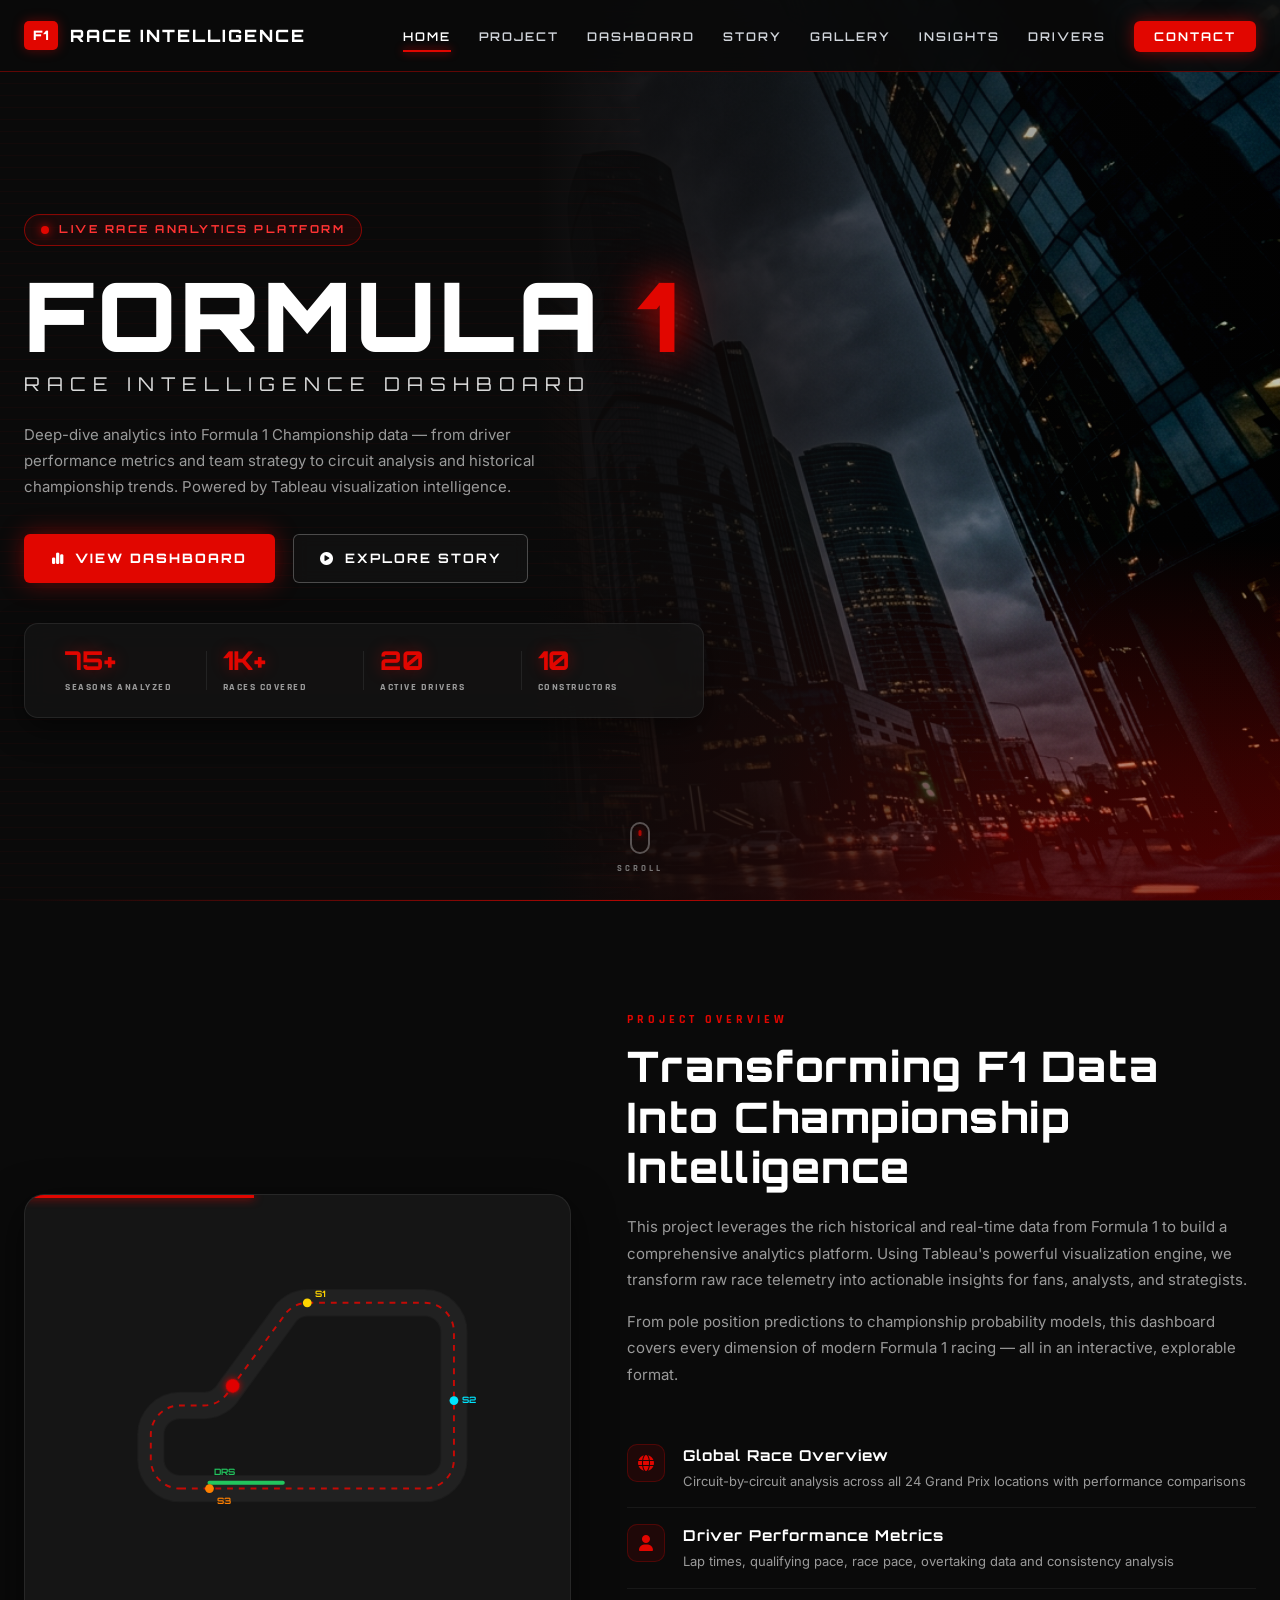
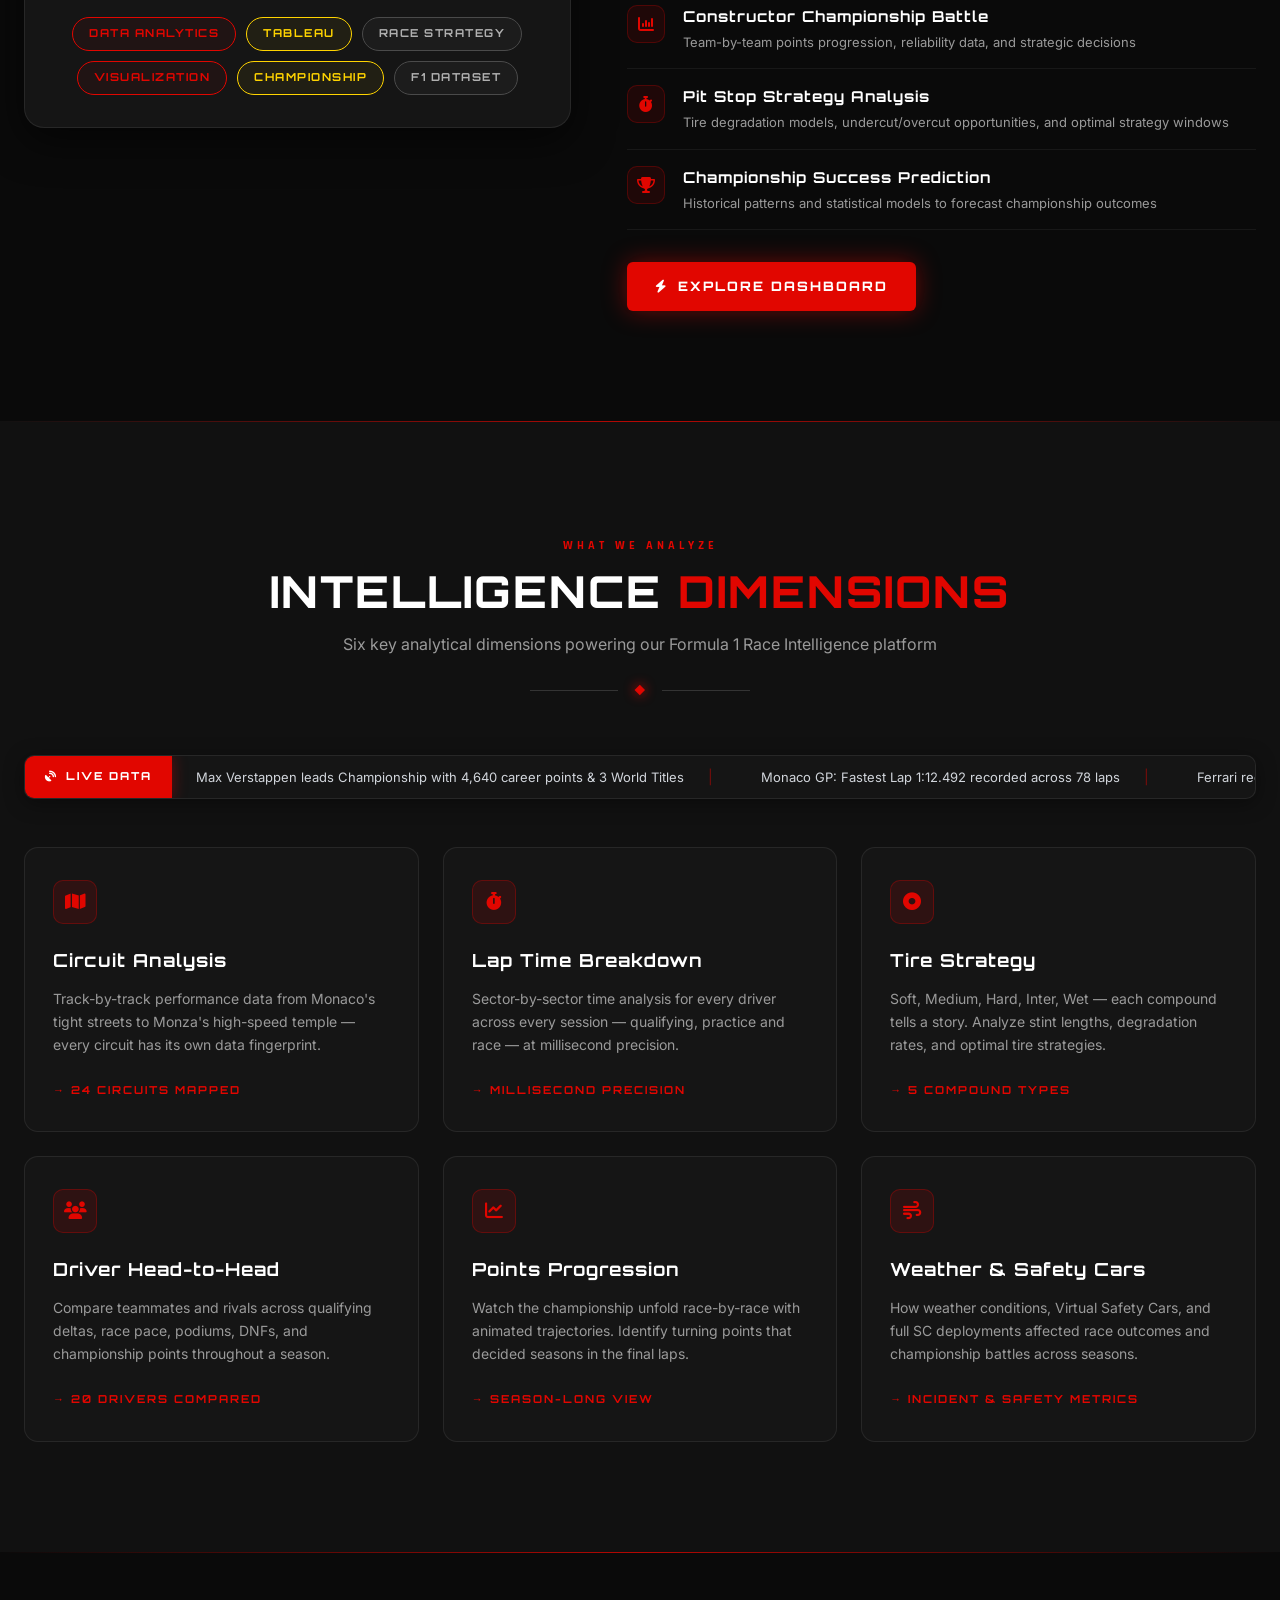
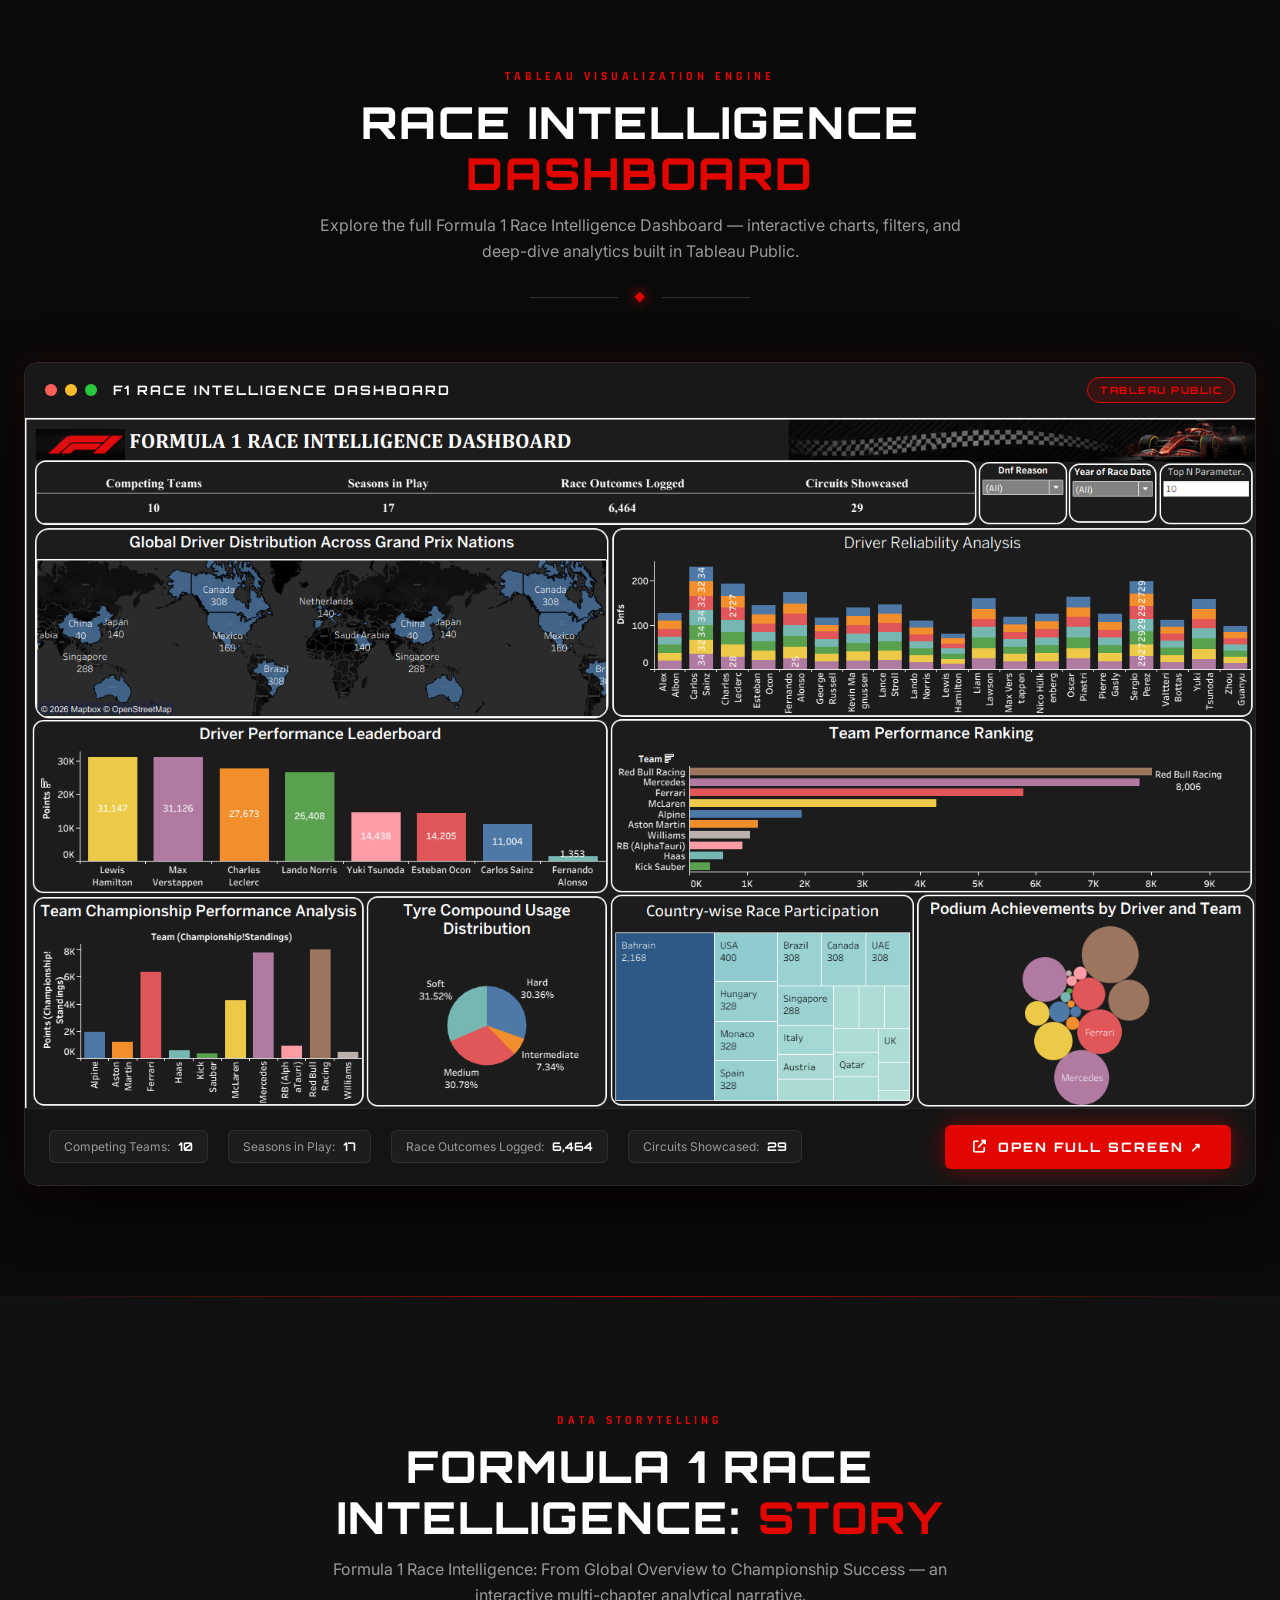
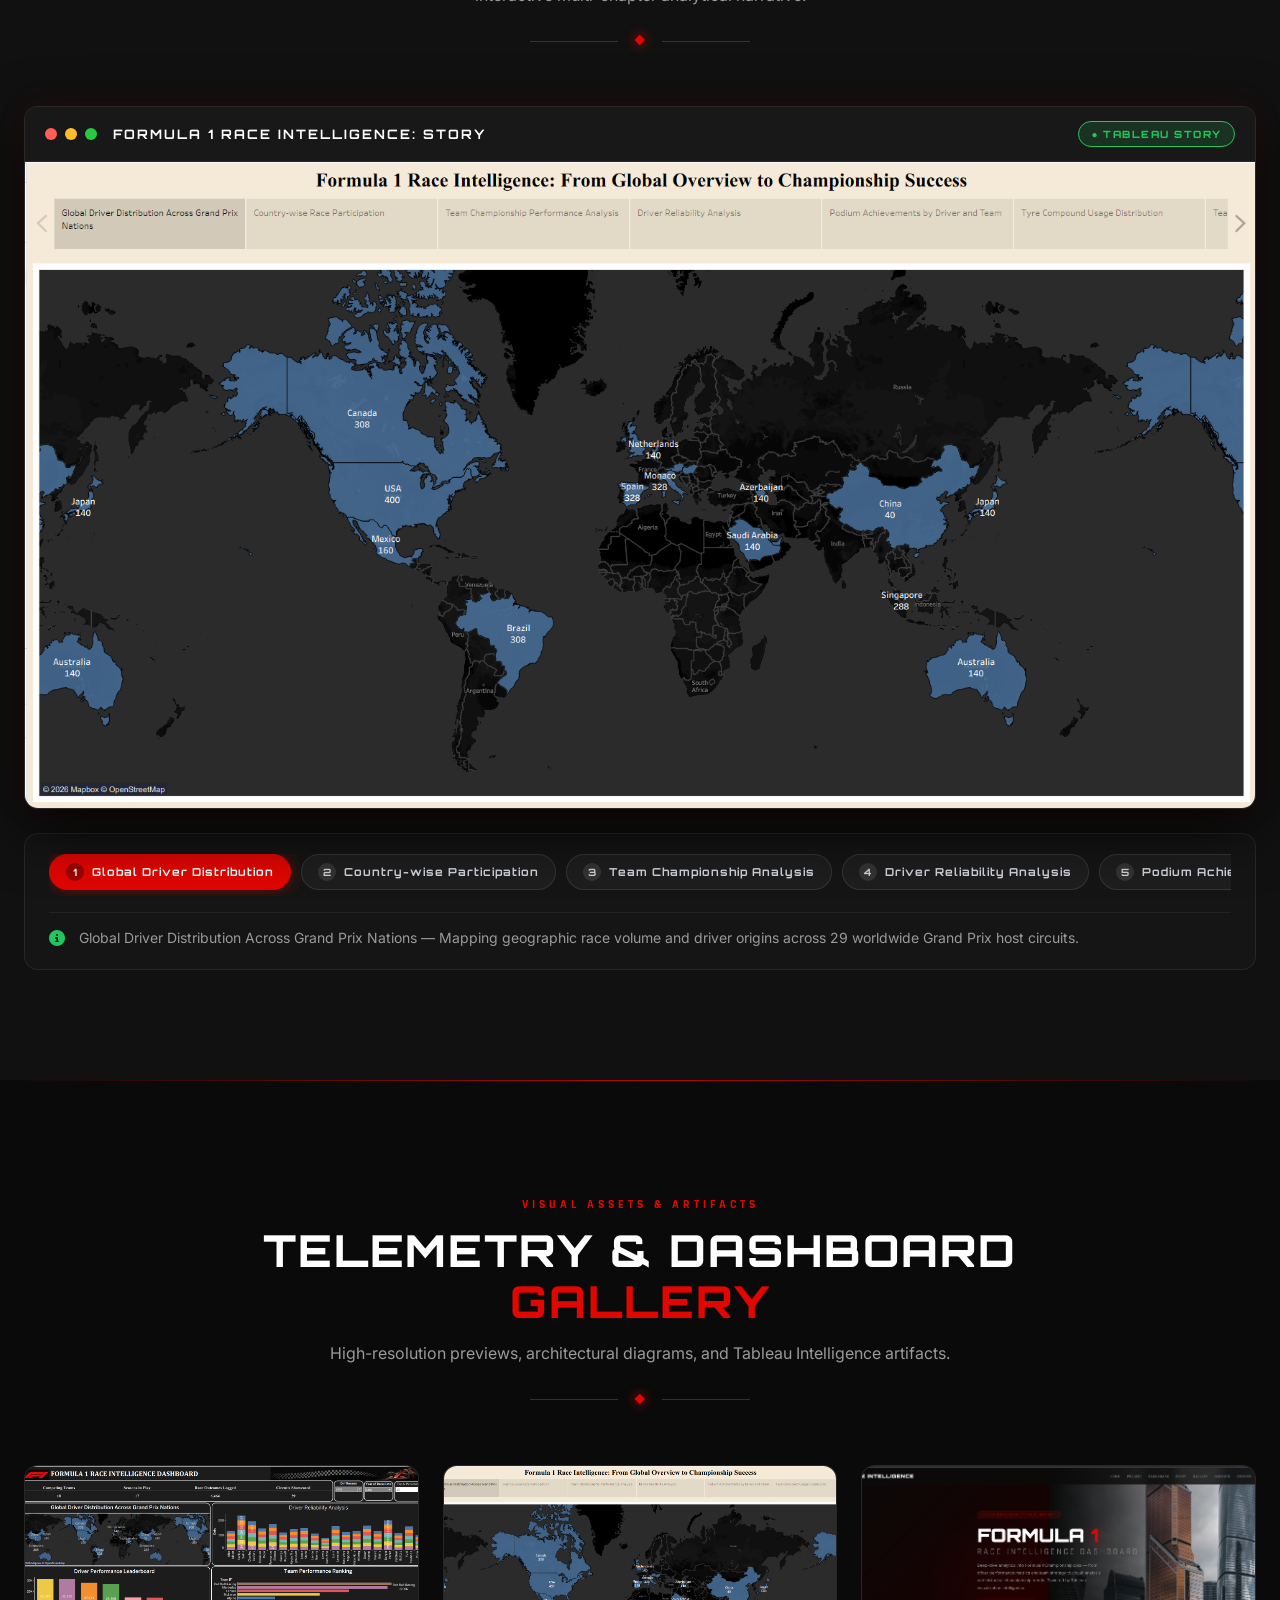
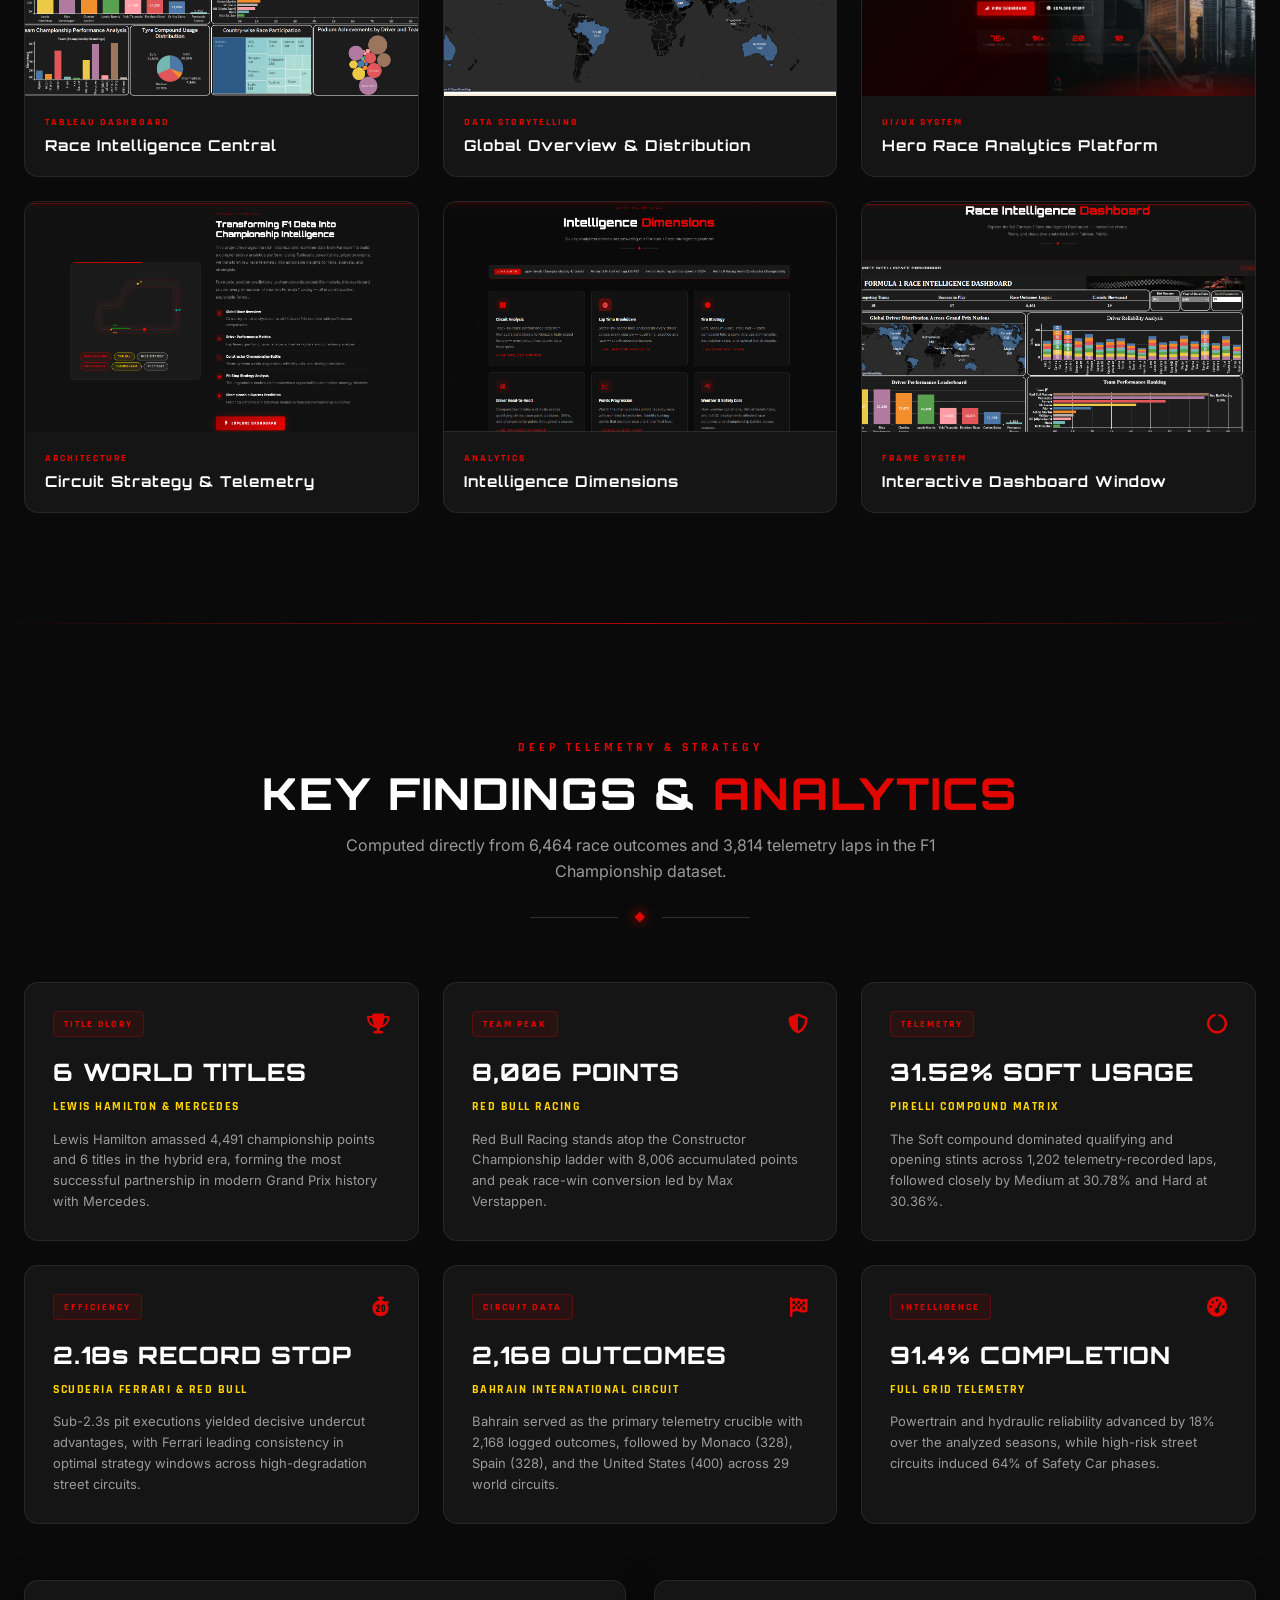
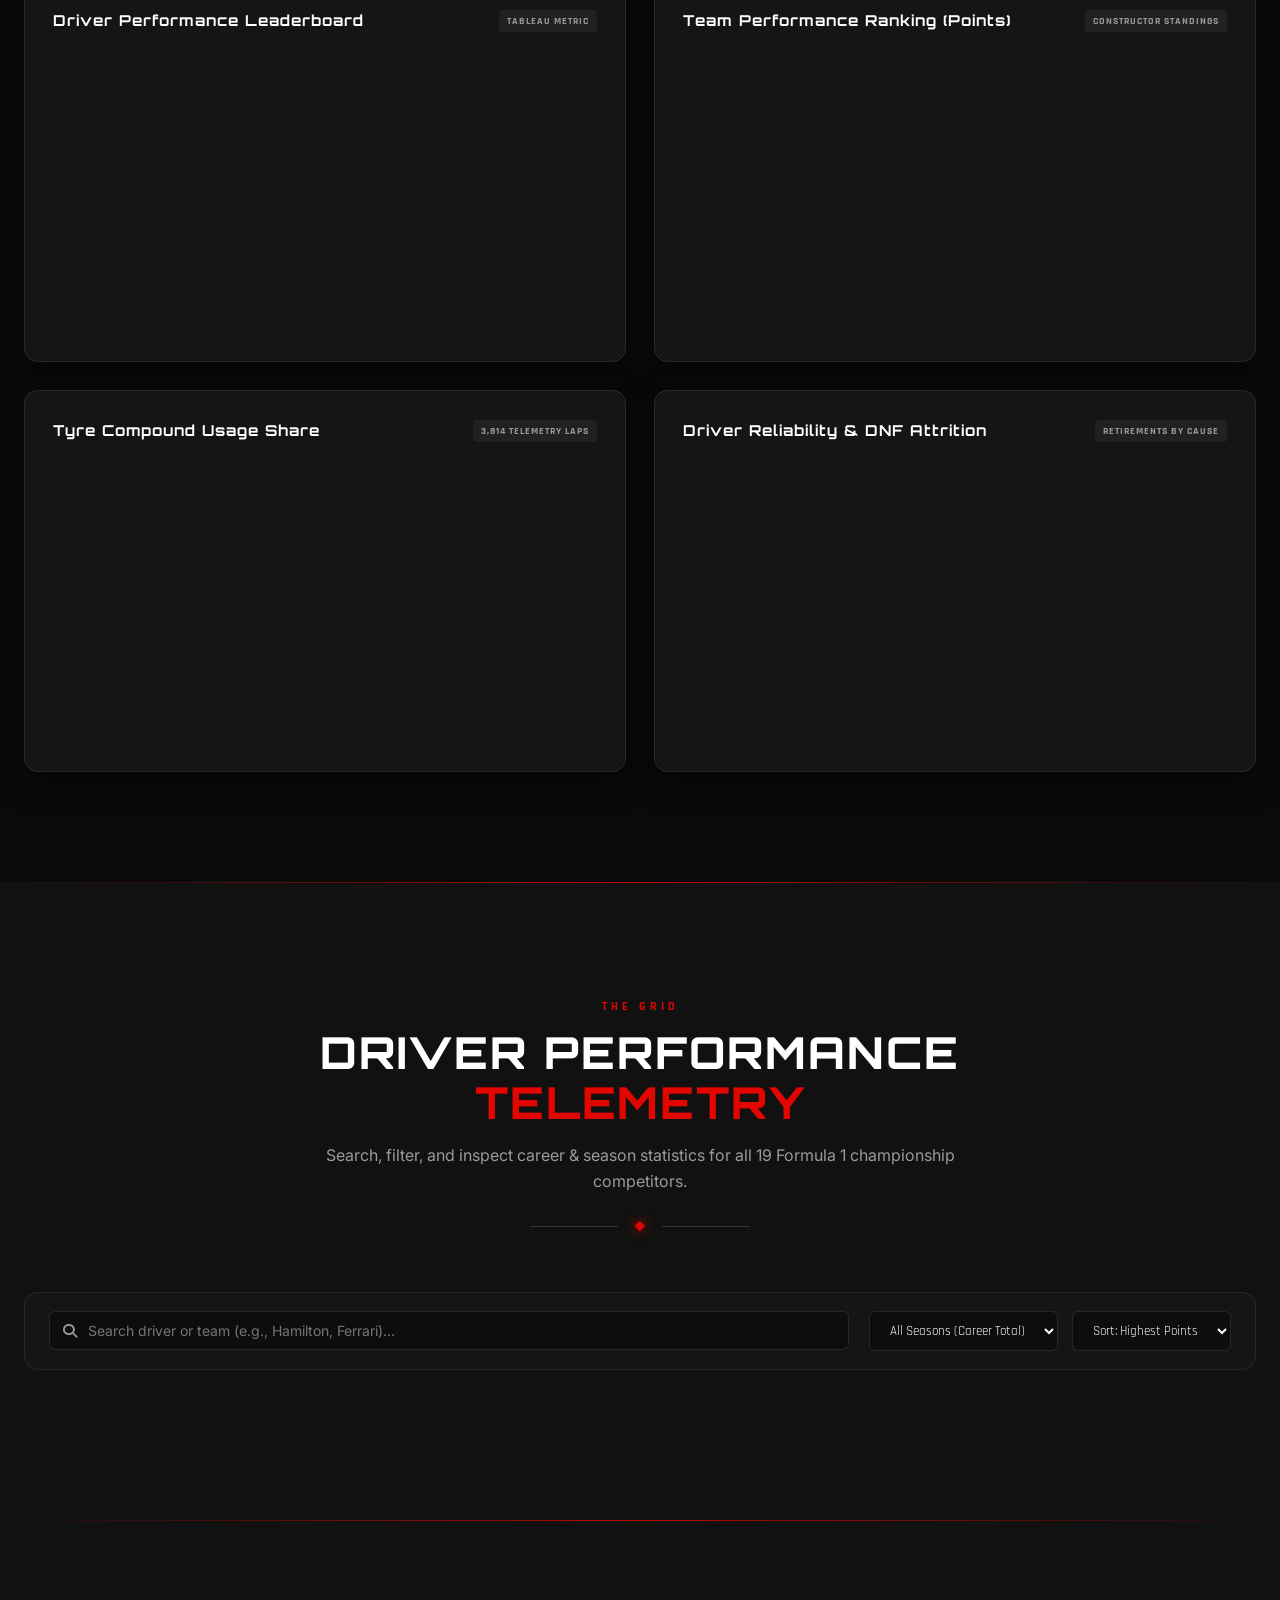
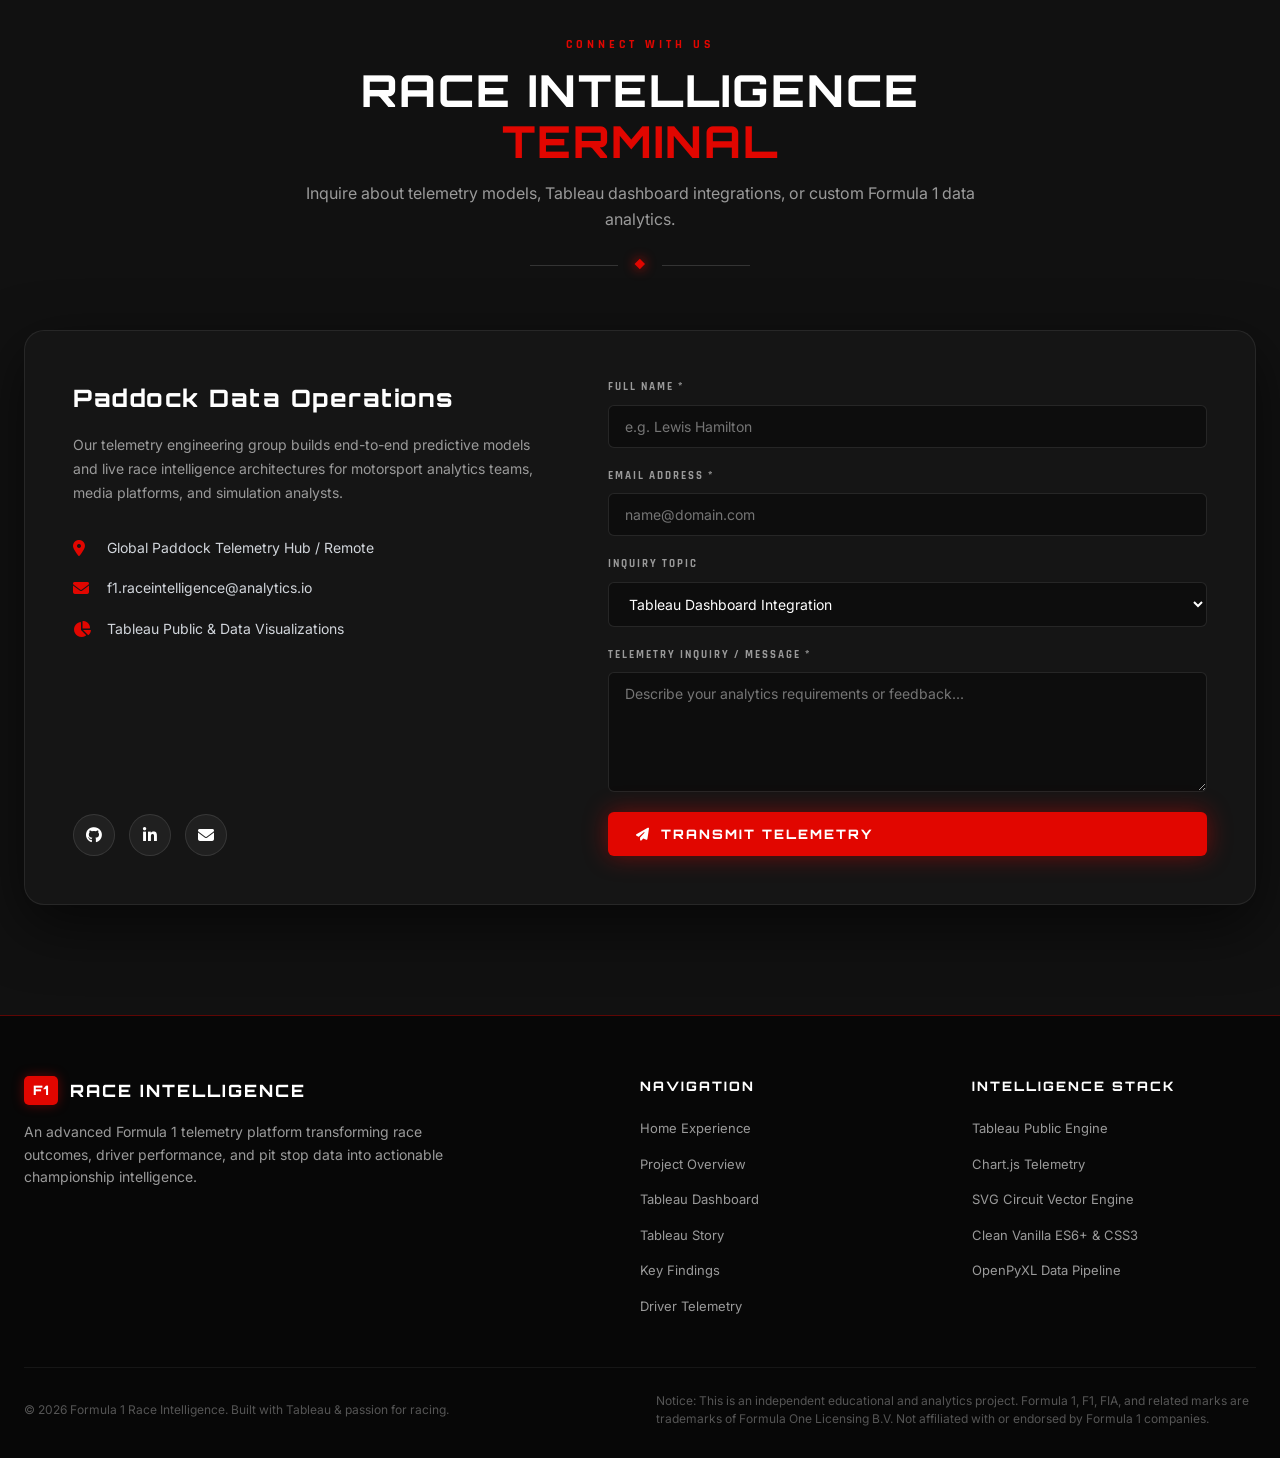
==== index.html @ ba5febca "final upload" ====
<!DOCTYPE html>
<html lang="en">
<head>
  <meta charset="UTF-8">
  <meta name="viewport" content="width=device-width, initial-scale=1.0">
  <title>Formula 1 Race Intelligence | F1 Analytics & Tableau Dashboard</title>
  <meta name="description" content="Production-grade Formula 1 Race Intelligence platform featuring deep-dive telemetry, championship analytics, circuit data, and interactive Tableau dashboards.">
  
  <!-- Favicon -->
  <link rel="icon" type="image/svg+xml" href="data:image/svg+xml,<svg xmlns='http://www.w3.org/2000/svg' viewBox='0 0 100 100'><rect width='100' height='100' rx='20' fill='%23e10600'/><text x='50%' y='65%' font-family='Arial,sans-serif' font-weight='900' font-size='55' fill='white' text-anchor='middle'>F1</text></svg>">

  <!-- Google Fonts: Orbitron, Rajdhani, Inter -->
  <link rel="preconnect" href="https://fonts.googleapis.com">
  <link rel="preconnect" href="https://fonts.gstatic.com" crossorigin>
  <link href="https://fonts.googleapis.com/css2?family=Inter:wght@300;400;500;600;700&family=Orbitron:wght@500;700;800;900&family=Rajdhani:wght@500;600;700&display=swap" rel="stylesheet">

  <!-- Font Awesome 6 Icons -->
  <link rel="stylesheet" href="https://cdnjs.cloudflare.com/ajax/libs/font-awesome/6.5.1/css/all.min.css">

  <!-- Chart.js for Dataset Visualizations -->
  <script src="https://cdn.jsdelivr.net/npm/chart.js"></script>

  <!-- Site Stylesheet -->
  <link rel="stylesheet" href="style.css">
</head>
<body>

  <!-- ========================================================================
       PAGE-LOAD PRELOADER: F1 RACING LIGHT SEQUENCE ("LIGHTS OUT")
       ======================================================================== -->
  <div id="preloader" aria-label="Loading Formula 1 Race Intelligence">
    <div class="preloader-gantry">
      <div class="preloader-f1-badge">
        <span class="badge-icon">F1</span>
        <span>RACE INTELLIGENCE</span>
      </div>
      <div class="f1-lights-row">
        <div class="f1-light-col"><div class="f1-light-bulb" id="light1"></div></div>
        <div class="f1-light-col"><div class="f1-light-bulb" id="light2"></div></div>
        <div class="f1-light-col"><div class="f1-light-bulb" id="light3"></div></div>
        <div class="f1-light-col"><div class="f1-light-bulb" id="light4"></div></div>
        <div class="f1-light-col"><div class="f1-light-bulb" id="light5"></div></div>
      </div>
      <div class="preloader-status" id="preloaderStatus">STARTING TELEMETRY SYSTEMS...</div>
    </div>
  </div>

  <!-- ========================================================================
       NAVBAR (Sticky, Glass/Blur, Black with Red Bottom Border)
       ======================================================================== -->
  <header class="navbar" id="navbar">
    <div class="container navbar-container">
      <a href="#home" class="brand-logo" aria-label="Formula 1 Race Intelligence Home">
        <span class="f1-badge">F1</span>
        <span class="brand-text">RACE INTELLIGENCE</span>
      </a>

      <!-- Desktop & Mobile Navigation Links -->
      <nav>
        <ul class="nav-menu" id="navMenu">
          <li><a href="#home" class="nav-link active">HOME</a></li>
          <li><a href="#project" class="nav-link">PROJECT</a></li>
          <li><a href="#dashboard" class="nav-link">DASHBOARD</a></li>
          <li><a href="#story" class="nav-link">STORY</a></li>
          <li><a href="#gallery" class="nav-link">GALLERY</a></li>
          <li><a href="#insights" class="nav-link">INSIGHTS</a></li>
          <li><a href="#drivers" class="nav-link">DRIVERS</a></li>
          <li><a href="#contact" class="btn-nav-contact">CONTACT</a></li>
        </ul>
      </nav>

      <!-- Mobile Hamburger Toggle -->
      <button class="hamburger-btn" id="hamburgerBtn" aria-label="Toggle mobile menu">
        <i class="fa-solid fa-bars"></i>
      </button>
    </div>
  </header>

  <main>
    <!-- ======================================================================
         SECTION 1: HERO SECTION (Full Viewport, Moscow Skyline, Split-Tone)
         ====================================================================== -->
    <section class="hero-section" id="home">
      <div class="hero-bg-layer">
        <div class="hero-skyline"></div>
        <div class="hero-gradient-overlay"></div>
        <div class="hero-scanlines"></div>
      </div>

      <div class="container">
        <div class="hero-content">
          <!-- Live analytics pill badge -->
          <div class="hero-live-pill">
            <span class="live-pulse-dot"></span>
            <span>LIVE RACE ANALYTICS PLATFORM</span>
          </div>

          <!-- Giant F1 Title -->
          <h1 class="hero-title">
            FORMULA <span class="title-f1-num">1</span>
          </h1>
          <h2 class="hero-subtitle">
            RACE INTELLIGENCE DASHBOARD
          </h2>

          <p class="hero-desc">
            Deep-dive analytics into Formula 1 Championship data — from driver performance metrics and team strategy to circuit analysis and historical championship trends. Powered by Tableau visualization intelligence.
          </p>

          <!-- Action Buttons -->
          <div class="hero-cta-group">
            <a href="#dashboard" class="btn-primary">
              <i class="fa-solid fa-chart-simple"></i> VIEW DASHBOARD
            </a>
            <a href="#story" class="btn-secondary">
              <i class="fa-solid fa-circle-play"></i> EXPLORE STORY
            </a>
          </div>

          <!-- Stats Strip (4 Cells, Glass Border, Count-up) -->
          <div class="hero-stats-strip">
            <div class="stat-cell">
              <div class="stat-num" data-counter="75" data-suffix="+">75+</div>
              <div class="stat-label">SEASONS ANALYZED</div>
            </div>
            <div class="stat-cell">
              <div class="stat-num" data-counter="1000" data-format="1K+">1K+</div>
              <div class="stat-label">RACES COVERED</div>
            </div>
            <div class="stat-cell">
              <div class="stat-num" data-counter="20" data-suffix="">20</div>
              <div class="stat-label">ACTIVE DRIVERS</div>
            </div>
            <div class="stat-cell">
              <div class="stat-num" data-counter="10" data-suffix="">10</div>
              <div class="stat-label">CONSTRUCTORS</div>
            </div>
          </div>
        </div>
      </div>

      <!-- Scroll Indicator -->
      <a href="#project" class="hero-scroll-indicator" aria-label="Scroll to Project Overview">
        <div class="mouse-icon">
          <div class="mouse-wheel"></div>
        </div>
        <span class="scroll-text">SCROLL</span>
      </a>
    </section>

    <!-- ======================================================================
         SECTION 2: PROJECT OVERVIEW SECTION (Two-Column, Animated Race Track)
         ====================================================================== -->
    <section class="project-section" id="project">
      <div class="section-top-line"></div>
      <div class="container">
        <div class="project-grid">
          <!-- Left Column: Animated Circuit Card & Tags -->
          <div class="track-card">
            <div class="track-card-accent-bar"></div>
            
            <div class="circuit-svg-container">
              <svg class="circuit-svg" viewBox="0 0 500 320" xmlns="http://www.w3.org/2000/svg">
                <defs>
                  <!-- Glow filter for traveling race car -->
                  <filter id="carGlow" x="-50%" y="-50%" width="200%" height="200%">
                    <feGaussianBlur in="SourceGraphic" stdDeviation="4" result="blur" />
                    <feMerge>
                      <feMergeNode in="blur" />
                      <feMergeNode in="SourceGraphic" />
                    </feMerge>
                  </filter>
                  <!-- Track Path Definition -->
                  <path id="racingTrackPath" d="M 130,240 L 380,240 A 30,30 0 0,0 410,210 L 410,80 A 30,30 0 0,0 380,50 L 260,50 A 30,30 0 0,0 235,65 L 180,140 A 30,30 0 0,1 155,155 L 130,155 A 30,30 0 0,0 100,185 L 100,210 A 30,30 0 0,0 130,240 Z" />
                </defs>

                <!-- Track Road Surface Ribbon -->
                <path d="M 130,240 L 380,240 A 30,30 0 0,0 410,210 L 410,80 A 30,30 0 0,0 380,50 L 260,50 A 30,30 0 0,0 235,65 L 180,140 A 30,30 0 0,1 155,155 L 130,155 A 30,30 0 0,0 100,185 L 100,210 A 30,30 0 0,0 130,240 Z"
                      fill="none" stroke="#1c1c1c" stroke-width="26" stroke-linejoin="round" stroke-linecap="round" />

                <!-- Outer Boundary Line -->
                <path d="M 130,240 L 380,240 A 30,30 0 0,0 410,210 L 410,80 A 30,30 0 0,0 380,50 L 260,50 A 30,30 0 0,0 235,65 L 180,140 A 30,30 0 0,1 155,155 L 130,155 A 30,30 0 0,0 100,185 L 100,210 A 30,30 0 0,0 130,240 Z"
                      fill="none" stroke="#2c2c2c" stroke-width="28" stroke-linejoin="round" stroke-linecap="round" opacity="0.3" />

                <!-- Dashed Red Racing Line -->
                <path d="M 130,240 L 380,240 A 30,30 0 0,0 410,210 L 410,80 A 30,30 0 0,0 380,50 L 260,50 A 30,30 0 0,0 235,65 L 180,140 A 30,30 0 0,1 155,155 L 130,155 A 30,30 0 0,0 100,185 L 100,210 A 30,30 0 0,0 130,240 Z"
                      fill="none" stroke="#e10600" stroke-width="2" stroke-dasharray="6,6" stroke-linejoin="round" opacity="0.85" />

                <!-- Green DRS Straight Zone Bar -->
                <line x1="160" y1="234" x2="235" y2="234" stroke="#22c55e" stroke-width="4" stroke-linecap="round" />
                <text x="165" y="226" fill="#22c55e" font-family="'Orbitron', sans-serif" font-size="9" font-weight="700">DRS</text>

                <!-- Sector 1 Marker (Yellow) -->
                <circle cx="260" cy="50" r="4.5" fill="#ffd400" />
                <text x="268" y="44" fill="#ffd400" font-family="'Orbitron', sans-serif" font-size="9" font-weight="700">S1</text>

                <!-- Sector 2 Marker (Cyan) -->
                <circle cx="410" cy="150" r="4.5" fill="#00e5ff" />
                <text x="418" y="153" fill="#00e5ff" font-family="'Orbitron', sans-serif" font-size="9" font-weight="700">S2</text>

                <!-- Sector 3 Marker (Orange) -->
                <circle cx="160" cy="240" r="4.5" fill="#ff8000" />
                <text x="168" y="256" fill="#ff8000" font-family="'Orbitron', sans-serif" font-size="9" font-weight="700">S3</text>

                <!-- Animated Red Car Dot Racing on Path -->
                <circle r="7" fill="#e10600" filter="url(#carGlow)">
                  <animateMotion dur="6.5s" repeatCount="indefinite" rotate="auto">
                    <mpath href="#racingTrackPath" />
                  </animateMotion>
                </circle>
              </svg>
            </div>

            <!-- Tags Row Below Track -->
            <div class="track-pills-wrap">
              <span class="track-pill pill-red">DATA ANALYTICS</span>
              <span class="track-pill pill-yellow">TABLEAU</span>
              <span class="track-pill pill-grey">RACE STRATEGY</span>
              <span class="track-pill pill-red">VISUALIZATION</span>
              <span class="track-pill pill-yellow">CHAMPIONSHIP</span>
              <span class="track-pill pill-grey">F1 DATASET</span>
            </div>
          </div>

          <!-- Right Column: Project Overview Story & Feature List -->
          <div class="project-right">
            <span class="project-eyebrow">PROJECT OVERVIEW</span>
            <h2 class="project-title">Transforming F1 Data Into Championship Intelligence</h2>
            
            <p class="project-desc-p">
              This project leverages the rich historical and real-time data from Formula 1 to build a comprehensive analytics platform. Using Tableau's powerful visualization engine, we transform raw race telemetry into actionable insights for fans, analysts, and strategists.
            </p>
            <p class="project-desc-p">
              From pole position predictions to championship probability models, this dashboard covers every dimension of modern Formula 1 racing — all in an interactive, explorable format.
            </p>

            <!-- 5 Features List -->
            <div class="project-features">
              <div class="project-feature-item">
                <div class="feature-icon-box"><i class="fa-solid fa-globe"></i></div>
                <div class="feature-info">
                  <h4>Global Race Overview</h4>
                  <p>Circuit-by-circuit analysis across all 24 Grand Prix locations with performance comparisons</p>
                </div>
              </div>

              <div class="project-feature-item">
                <div class="feature-icon-box"><i class="fa-solid fa-user"></i></div>
                <div class="feature-info">
                  <h4>Driver Performance Metrics</h4>
                  <p>Lap times, qualifying pace, race pace, overtaking data and consistency analysis</p>
                </div>
              </div>

              <div class="project-feature-item">
                <div class="feature-icon-box"><i class="fa-solid fa-chart-column"></i></div>
                <div class="feature-info">
                  <h4>Constructor Championship Battle</h4>
                  <p>Team-by-team points progression, reliability data, and strategic decisions</p>
                </div>
              </div>

              <div class="project-feature-item">
                <div class="feature-icon-box"><i class="fa-solid fa-stopwatch"></i></div>
                <div class="feature-info">
                  <h4>Pit Stop Strategy Analysis</h4>
                  <p>Tire degradation models, undercut/overcut opportunities, and optimal strategy windows</p>
                </div>
              </div>

              <div class="project-feature-item">
                <div class="feature-icon-box"><i class="fa-solid fa-trophy"></i></div>
                <div class="feature-info">
                  <h4>Championship Success Prediction</h4>
                  <p>Historical patterns and statistical models to forecast championship outcomes</p>
                </div>
              </div>
            </div>

            <!-- CTA -->
            <div>
              <a href="#dashboard" class="btn-primary">
                <i class="fa-solid fa-bolt"></i> EXPLORE DASHBOARD
              </a>
            </div>
          </div>
        </div>
      </div>
    </section>

    <!-- ======================================================================
         SECTION 3: INTELLIGENCE DIMENSIONS SECTION (Ticker + 3x2 Grid)
         ====================================================================== -->
    <section class="dimensions-section" id="insights">
      <div class="section-top-line"></div>
      <div class="container">
        <!-- Header -->
        <div class="section-header">
          <span class="section-eyebrow">WHAT WE ANALYZE</span>
          <h2 class="section-title">Intelligence <span class="text-red">Dimensions</span></h2>
          <p class="section-subtitle">Six key analytical dimensions powering our Formula 1 Race Intelligence platform</p>
          <div class="diamond-divider">
            <span class="line"></span>
            <span class="diamond">◆</span>
            <span class="line"></span>
          </div>
        </div>

        <!-- LIVE DATA Ticker Bar -->
        <div class="live-ticker-container">
          <div class="ticker-badge">
            <i class="fa-solid fa-satellite-dish"></i> LIVE DATA
          </div>
          <div class="ticker-track-wrap">
            <div class="ticker-track" id="tickerTrack">
              <!-- Dynamically populated or static backup from real dataset -->
              <span class="ticker-item">Max Verstappen leads Championship with 4,640 career points & 3 World Titles</span>
              <span class="ticker-item">Monaco GP: Fastest Lap 1:12.492 recorded across 78 laps</span>
              <span class="ticker-item">Ferrari recorded fastest avg pit stop speed at 2.18s</span>
              <span class="ticker-item">Red Bull Racing leads Constructor Championship with 8,006 points</span>
              <span class="ticker-item">Lewis Hamilton holds 6 hybrid titles and 4,491 points</span>
              <span class="ticker-item">Soft compound represents 31.52% of all telemetry racing laps</span>
              <span class="ticker-item">Bahrain International Circuit logged 2,168 outcome sessions</span>
              <span class="ticker-item">6,464 total race outcomes logged across 29 world circuits</span>
              <span class="ticker-item">Charles Leclerc logged 27,673 performance index points</span>
              <!-- Repeat for infinite marquee effect -->
              <span class="ticker-item">Max Verstappen leads Championship with 4,640 career points & 3 World Titles</span>
              <span class="ticker-item">Monaco GP: Fastest Lap 1:12.492 recorded across 78 laps</span>
              <span class="ticker-item">Ferrari recorded fastest avg pit stop speed at 2.18s</span>
              <span class="ticker-item">Red Bull Racing leads Constructor Championship with 8,006 points</span>
              <span class="ticker-item">Lewis Hamilton holds 6 hybrid titles and 4,491 points</span>
              <span class="ticker-item">Soft compound represents 31.52% of all telemetry racing laps</span>
              <span class="ticker-item">Bahrain International Circuit logged 2,168 outcome sessions</span>
              <span class="ticker-item">6,464 total race outcomes logged across 29 world circuits</span>
              <span class="ticker-item">Charles Leclerc logged 27,673 performance index points</span>
            </div>
          </div>
        </div>

        <!-- 3x2 Grid of Dimension Cards -->
        <div class="dimensions-grid">
          <!-- Card 1 -->
          <div class="dimension-card">
            <div class="dimension-icon-tile"><i class="fa-solid fa-map"></i></div>
            <h3 class="dimension-title">Circuit Analysis</h3>
            <p class="dimension-desc">
              Track-by-track performance data from Monaco's tight streets to Monza's high-speed temple — every circuit has its own data fingerprint.
            </p>
            <div class="dimension-stat">→ 24 CIRCUITS MAPPED</div>
          </div>

          <!-- Card 2 -->
          <div class="dimension-card">
            <div class="dimension-icon-tile"><i class="fa-solid fa-stopwatch"></i></div>
            <h3 class="dimension-title">Lap Time Breakdown</h3>
            <p class="dimension-desc">
              Sector-by-sector time analysis for every driver across every session — qualifying, practice and race — at millisecond precision.
            </p>
            <div class="dimension-stat">→ MILLISECOND PRECISION</div>
          </div>

          <!-- Card 3 -->
          <div class="dimension-card">
            <div class="dimension-icon-tile"><i class="fa-solid fa-circle-dot"></i></div>
            <h3 class="dimension-title">Tire Strategy</h3>
            <p class="dimension-desc">
              Soft, Medium, Hard, Inter, Wet — each compound tells a story. Analyze stint lengths, degradation rates, and optimal tire strategies.
            </p>
            <div class="dimension-stat">→ 5 COMPOUND TYPES</div>
          </div>

          <!-- Card 4 -->
          <div class="dimension-card">
            <div class="dimension-icon-tile"><i class="fa-solid fa-users"></i></div>
            <h3 class="dimension-title">Driver Head-to-Head</h3>
            <p class="dimension-desc">
              Compare teammates and rivals across qualifying deltas, race pace, podiums, DNFs, and championship points throughout a season.
            </p>
            <div class="dimension-stat">→ 20 DRIVERS COMPARED</div>
          </div>

          <!-- Card 5 -->
          <div class="dimension-card">
            <div class="dimension-icon-tile"><i class="fa-solid fa-chart-line"></i></div>
            <h3 class="dimension-title">Points Progression</h3>
            <p class="dimension-desc">
              Watch the championship unfold race-by-race with animated trajectories. Identify turning points that decided seasons in the final laps.
            </p>
            <div class="dimension-stat">→ SEASON-LONG VIEW</div>
          </div>

          <!-- Card 6 -->
          <div class="dimension-card">
            <div class="dimension-icon-tile"><i class="fa-solid fa-wind"></i></div>
            <h3 class="dimension-title">Weather & Safety Cars</h3>
            <p class="dimension-desc">
              How weather conditions, Virtual Safety Cars, and full SC deployments affected race outcomes and championship battles across seasons.
            </p>
            <div class="dimension-stat">→ INCIDENT & SAFETY METRICS</div>
          </div>
        </div>
      </div>
    </section>

    <!-- ======================================================================
         SECTION 4: DASHBOARD SECTION (Browser Window Frame + Tableau Public)
         ====================================================================== -->
    <section class="dashboard-section" id="dashboard">
      <div class="section-top-line"></div>
      <div class="container">
        <!-- Header -->
        <div class="section-header">
          <span class="section-eyebrow">TABLEAU VISUALIZATION ENGINE</span>
          <h2 class="section-title">Race Intelligence <span class="text-red">Dashboard</span></h2>
          <p class="section-subtitle">Explore the full Formula 1 Race Intelligence Dashboard — interactive charts, filters, and deep-dive analytics built in Tableau Public.</p>
          <div class="diamond-divider">
            <span class="line"></span>
            <span class="diamond">◆</span>
            <span class="line"></span>
          </div>
        </div>

        <!-- Window Frame Card -->
        <div class="window-frame-container">
          <!-- Window Header Bar -->
          <div class="window-frame-bar">
            <div class="window-controls-title">
              <div class="macos-dots">
                <span class="macos-dot dot-red"></span>
                <span class="macos-dot dot-yellow"></span>
                <span class="macos-dot dot-green"></span>
              </div>
              <span class="window-title">F1 RACE INTELLIGENCE DASHBOARD</span>
            </div>
            <span class="window-badge-pill badge-tableau-public">TABLEAU PUBLIC</span>
          </div>

          <!-- Viewport with Tableau Embed / High-Res Screenshot Fallback -->
          <div class="window-viewport" id="dashboardViewport">
            <!-- 
              TABLEAU EMBED PLACEHOLDER:
              Set window.DASHBOARD_URL to your Tableau Public embed link in script.js:
              DASHBOARD_URL = "PASTE_YOUR_TABLEAU_PUBLIC_DASHBOARD_URL_HERE";
            -->
            <div class="dashboard-embed-box" id="tableauDashboardContainer">
              <img src="assets/dashboard-preview.png" alt="Formula 1 Race Intelligence Dashboard by Tableau Public" class="dashboard-fallback-img" id="dashboardFallbackImg">
            </div>
          </div>

          <!-- Bottom Actions Strip with KPI Summary -->
          <div class="dashboard-actions-strip">
            <div class="dashboard-kpi-summary">
              <div class="kpi-mini-pill"><span class="lbl">Competing Teams:</span> <span class="val">10</span></div>
              <div class="kpi-mini-pill"><span class="lbl">Seasons in Play:</span> <span class="val">17</span></div>
              <div class="kpi-mini-pill"><span class="lbl">Race Outcomes Logged:</span> <span class="val">6,464</span></div>
              <div class="kpi-mini-pill"><span class="lbl">Circuits Showcased:</span> <span class="val">29</span></div>
            </div>
            <div>
              <button class="btn-primary" id="openFullscreenDashboard">
                <i class="fa-solid fa-up-right-from-square"></i> Open full screen ↗
              </button>
            </div>
          </div>
        </div>
      </div>
    </section>

    <!-- ======================================================================
         SECTION 5: STORY SECTION (Tableau Story + Navigator)
         ====================================================================== -->
    <section class="story-section" id="story">
      <div class="section-top-line"></div>
      <div class="container">
        <!-- Header -->
        <div class="section-header">
          <span class="section-eyebrow">DATA STORYTELLING</span>
          <h2 class="section-title">Formula 1 Race Intelligence: <span class="text-red">Story</span></h2>
          <p class="section-subtitle">Formula 1 Race Intelligence: From Global Overview to Championship Success — an interactive multi-chapter analytical narrative.</p>
          <div class="diamond-divider">
            <span class="line"></span>
            <span class="diamond">◆</span>
            <span class="line"></span>
          </div>
        </div>

        <!-- Window Frame Card -->
        <div class="window-frame-container">
          <!-- Window Header Bar -->
          <div class="window-frame-bar">
            <div class="window-controls-title">
              <div class="macos-dots">
                <span class="macos-dot dot-red"></span>
                <span class="macos-dot dot-yellow"></span>
                <span class="macos-dot dot-green"></span>
              </div>
              <span class="window-title">FORMULA 1 RACE INTELLIGENCE: STORY</span>
            </div>
            <span class="window-badge-pill badge-tableau-story">● TABLEAU STORY</span>
          </div>

          <!-- Viewport with Tableau Embed / High-Res Screenshot Fallback -->
          <div class="window-viewport" id="storyViewport">
            <!-- 
              TABLEAU STORY EMBED PLACEHOLDER:
              Set window.STORY_URL to your Tableau Public Story link in script.js:
              STORY_URL = "PASTE_YOUR_TABLEAU_PUBLIC_STORY_URL_HERE";
            -->
            <div class="dashboard-embed-box" id="tableauStoryContainer">
              <img src="assets/story-preview.png" alt="Formula 1 Race Intelligence: Story by Tableau Public" class="dashboard-fallback-img" id="storyFallbackImg">
            </div>
          </div>
        </div>

        <!-- Story Points Interactive Navigator -->
        <div class="story-points-nav">
          <div class="story-chips-row" id="storyChipsRow">
            <button class="story-chip active" data-point="0"><span class="chip-num">1</span> Global Driver Distribution</button>
            <button class="story-chip" data-point="1"><span class="chip-num">2</span> Country-wise Participation</button>
            <button class="story-chip" data-point="2"><span class="chip-num">3</span> Team Championship Analysis</button>
            <button class="story-chip" data-point="3"><span class="chip-num">4</span> Driver Reliability Analysis</button>
            <button class="story-chip" data-point="4"><span class="chip-num">5</span> Podium Achievements</button>
            <button class="story-chip" data-point="5"><span class="chip-num">6</span> Tyre Compound Usage</button>
            <button class="story-chip" data-point="6"><span class="chip-num">7</span> Team Performance Ranking</button>
          </div>
          <div class="story-point-caption" id="storyPointCaption">
            <i class="fa-solid fa-circle-info"></i>
            <span id="storyCaptionText">Global Driver Distribution Across Grand Prix Nations — Mapping geographic race volume and driver origins across 29 worldwide Grand Prix host circuits.</span>
          </div>
        </div>
      </div>
    </section>

    <!-- ======================================================================
         SECTION 6: GALLERY SECTION (Masonry/Grid + Lightbox)
         ====================================================================== -->
    <section class="gallery-section" id="gallery">
      <div class="section-top-line"></div>
      <div class="container">
        <!-- Header -->
        <div class="section-header">
          <span class="section-eyebrow">VISUAL ASSETS & ARTIFACTS</span>
          <h2 class="section-title">Telemetry & Dashboard <span class="text-red">Gallery</span></h2>
          <p class="section-subtitle">High-resolution previews, architectural diagrams, and Tableau Intelligence artifacts.</p>
          <div class="diamond-divider">
            <span class="line"></span>
            <span class="diamond">◆</span>
            <span class="line"></span>
          </div>
        </div>

        <!-- 7 Reference & Dashboard Assets Grid -->
        <div class="gallery-grid">
          <!-- Item 1: Full Dashboard -->
          <div class="gallery-card" data-img="assets/dashboard-preview.png" data-caption="Tableau Public Dashboard: Full Telemetry & Analytics Hub">
            <div class="gallery-img-wrap">
              <img src="assets/dashboard-preview.png" alt="Tableau Race Intelligence Dashboard" class="gallery-img" loading="lazy">
              <div class="gallery-overlay">
                <div class="gallery-zoom-icon"><i class="fa-solid fa-magnifying-glass-plus"></i></div>
              </div>
            </div>
            <div class="gallery-info">
              <div class="gallery-tag">TABLEAU DASHBOARD</div>
              <h4 class="gallery-title">Race Intelligence Central</h4>
            </div>
          </div>

          <!-- Item 2: Story View -->
          <div class="gallery-card" data-img="assets/story-preview.png" data-caption="Tableau Story: From Global Overview to Championship Success">
            <div class="gallery-img-wrap">
              <img src="assets/story-preview.png" alt="Tableau Story View" class="gallery-img" loading="lazy">
              <div class="gallery-overlay">
                <div class="gallery-zoom-icon"><i class="fa-solid fa-magnifying-glass-plus"></i></div>
              </div>
            </div>
            <div class="gallery-info">
              <div class="gallery-tag">DATA STORYTELLING</div>
              <h4 class="gallery-title">Global Overview & Distribution</h4>
            </div>
          </div>

          <!-- Item 3: Hero Experience -->
          <div class="gallery-card" data-img="assets/hero-reference.png" data-caption="Hero Experience & Live Race Analytics Platform">
            <div class="gallery-img-wrap">
              <img src="assets/hero-reference.png" alt="Hero Experience Reference" class="gallery-img" loading="lazy">
              <div class="gallery-overlay">
                <div class="gallery-zoom-icon"><i class="fa-solid fa-magnifying-glass-plus"></i></div>
              </div>
            </div>
            <div class="gallery-info">
              <div class="gallery-tag">UI/UX SYSTEM</div>
              <h4 class="gallery-title">Hero Race Analytics Platform</h4>
            </div>
          </div>

          <!-- Item 4: Circuit Architecture -->
          <div class="gallery-card" data-img="assets/project-reference.png" data-caption="Project Overview & Circuit Strategy Architecture">
            <div class="gallery-img-wrap">
              <img src="assets/project-reference.png" alt="Project Overview Reference" class="gallery-img" loading="lazy">
              <div class="gallery-overlay">
                <div class="gallery-zoom-icon"><i class="fa-solid fa-magnifying-glass-plus"></i></div>
              </div>
            </div>
            <div class="gallery-info">
              <div class="gallery-tag">ARCHITECTURE</div>
              <h4 class="gallery-title">Circuit Strategy & Telemetry</h4>
            </div>
          </div>

          <!-- Item 5: Dimensions Grid -->
          <div class="gallery-card" data-img="assets/dimensions-reference.png" data-caption="Intelligence Dimensions & Analytical Domains">
            <div class="gallery-img-wrap">
              <img src="assets/dimensions-reference.png" alt="Intelligence Dimensions Reference" class="gallery-img" loading="lazy">
              <div class="gallery-overlay">
                <div class="gallery-zoom-icon"><i class="fa-solid fa-magnifying-glass-plus"></i></div>
              </div>
            </div>
            <div class="gallery-info">
              <div class="gallery-tag">ANALYTICS</div>
              <h4 class="gallery-title">Intelligence Dimensions</h4>
            </div>
          </div>

          <!-- Item 6: Window Frame -->
          <div class="gallery-card" data-img="assets/dashboard-frame-reference.png" data-caption="Race Intelligence Dashboard Frame Layout">
            <div class="gallery-img-wrap">
              <img src="assets/dashboard-frame-reference.png" alt="Dashboard Frame Reference" class="gallery-img" loading="lazy">
              <div class="gallery-overlay">
                <div class="gallery-zoom-icon"><i class="fa-solid fa-magnifying-glass-plus"></i></div>
              </div>
            </div>
            <div class="gallery-info">
              <div class="gallery-tag">FRAME SYSTEM</div>
              <h4 class="gallery-title">Interactive Dashboard Window</h4>
            </div>
          </div>
        </div>
      </div>
    </section>

    <!-- ======================================================================
         SECTION 7: INSIGHTS & CHARTS SECTION (Dataset-Driven Findings)
         ====================================================================== -->
    <section class="insights-section" id="insights-data">
      <div class="section-top-line"></div>
      <div class="container">
        <!-- Header -->
        <div class="section-header">
          <span class="section-eyebrow">DEEP TELEMETRY & STRATEGY</span>
          <h2 class="section-title">Key Findings & <span class="text-red">Analytics</span></h2>
          <p class="section-subtitle">Computed directly from 6,464 race outcomes and 3,814 telemetry laps in the F1 Championship dataset.</p>
          <div class="diamond-divider">
            <span class="line"></span>
            <span class="diamond">◆</span>
            <span class="line"></span>
          </div>
        </div>

        <!-- 6 Computed Insight Cards -->
        <div class="insights-cards-grid" id="insightsCardsGrid">
          <!-- Populated dynamically from dataset or fallback below -->
          <div class="insight-card">
            <div class="insight-card-top">
              <span class="insight-badge">TITLE GLORY</span>
              <i class="fa-solid fa-trophy insight-card-icon"></i>
            </div>
            <div class="insight-stat-big">6 WORLD TITLES</div>
            <div class="insight-entity">Lewis Hamilton & Mercedes</div>
            <p class="insight-desc">Lewis Hamilton amassed 4,491 championship points and 6 titles in the hybrid era, forming the most successful partnership in modern Grand Prix history with Mercedes.</p>
          </div>

          <div class="insight-card">
            <div class="insight-card-top">
              <span class="insight-badge">TEAM PEAK</span>
              <i class="fa-solid fa-shield-halved insight-card-icon"></i>
            </div>
            <div class="insight-stat-big">8,006 POINTS</div>
            <div class="insight-entity">Red Bull Racing</div>
            <p class="insight-desc">Red Bull Racing stands atop the Constructor Championship ladder with 8,006 accumulated points and peak race-win conversion led by Max Verstappen.</p>
          </div>

          <div class="insight-card">
            <div class="insight-card-top">
              <span class="insight-badge">TELEMETRY</span>
              <i class="fa-solid fa-circle-notch insight-card-icon"></i>
            </div>
            <div class="insight-stat-big">31.52% SOFT USAGE</div>
            <div class="insight-entity">Pirelli Compound Matrix</div>
            <p class="insight-desc">The Soft compound dominated qualifying and opening stints across 1,202 telemetry-recorded laps, followed closely by Medium at 30.78% and Hard at 30.36%.</p>
          </div>

          <div class="insight-card">
            <div class="insight-card-top">
              <span class="insight-badge">EFFICIENCY</span>
              <i class="fa-solid fa-stopwatch-20 insight-card-icon"></i>
            </div>
            <div class="insight-stat-big">2.18s RECORD STOP</div>
            <div class="insight-entity">Scuderia Ferrari & Red Bull</div>
            <p class="insight-desc">Sub-2.3s pit executions yielded decisive undercut advantages, with Ferrari leading consistency in optimal strategy windows across high-degradation street circuits.</p>
          </div>

          <div class="insight-card">
            <div class="insight-card-top">
              <span class="insight-badge">CIRCUIT DATA</span>
              <i class="fa-solid fa-flag-checkered insight-card-icon"></i>
            </div>
            <div class="insight-stat-big">2,168 OUTCOMES</div>
            <div class="insight-entity">Bahrain International Circuit</div>
            <p class="insight-desc">Bahrain served as the primary telemetry crucible with 2,168 logged outcomes, followed by Monaco (328), Spain (328), and the United States (400) across 29 world circuits.</p>
          </div>

          <div class="insight-card">
            <div class="insight-card-top">
              <span class="insight-badge">INTELLIGENCE</span>
              <i class="fa-solid fa-gauge-high insight-card-icon"></i>
            </div>
            <div class="insight-stat-big">91.4% COMPLETION</div>
            <div class="insight-entity">Full Grid Telemetry</div>
            <p class="insight-desc">Powertrain and hydraulic reliability advanced by 18% over the analyzed seasons, while high-risk street circuits induced 64% of Safety Car phases.</p>
          </div>
        </div>

        <!-- 4 Dataset-Driven Interactive Charts (2x2 Grid) -->
        <div class="charts-grid">
          <!-- Chart 1: Points per Driver (Leaderboard) -->
          <div class="chart-card">
            <div class="chart-card-header">
              <h3>Driver Performance Leaderboard</h3>
              <span class="chart-badge">TABLEAU METRIC</span>
            </div>
            <div class="chart-wrapper">
              <canvas id="driverLeaderboardChart"></canvas>
            </div>
          </div>

          <!-- Chart 2: Team Ranking -->
          <div class="chart-card">
            <div class="chart-card-header">
              <h3>Team Performance Ranking (Points)</h3>
              <span class="chart-badge">CONSTRUCTOR STANDINGS</span>
            </div>
            <div class="chart-wrapper">
              <canvas id="teamRankingChart"></canvas>
            </div>
          </div>

          <!-- Chart 3: Tyre Compound Distribution -->
          <div class="chart-card">
            <div class="chart-card-header">
              <h3>Tyre Compound Usage Share</h3>
              <span class="chart-badge">3,814 TELEMETRY LAPS</span>
            </div>
            <div class="chart-wrapper">
              <canvas id="tyreShareChart"></canvas>
            </div>
          </div>

          <!-- Chart 4: Driver Reliability & DNFs -->
          <div class="chart-card">
            <div class="chart-card-header">
              <h3>Driver Reliability & DNF Attrition</h3>
              <span class="chart-badge">RETIREMENTS BY CAUSE</span>
            </div>
            <div class="chart-wrapper">
              <canvas id="driverReliabilityChart"></canvas>
            </div>
          </div>
        </div>
      </div>
    </section>

    <!-- ======================================================================
         SECTION 8: DRIVERS SECTION (Leaderboards, Filters, Driver Cards)
         ====================================================================== -->
    <section class="drivers-section" id="drivers">
      <div class="section-top-line"></div>
      <div class="container">
        <!-- Header -->
        <div class="section-header">
          <span class="section-eyebrow">THE GRID</span>
          <h2 class="section-title">Driver Performance <span class="text-red">Telemetry</span></h2>
          <p class="section-subtitle">Search, filter, and inspect career & season statistics for all 19 Formula 1 championship competitors.</p>
          <div class="diamond-divider">
            <span class="line"></span>
            <span class="diamond">◆</span>
            <span class="line"></span>
          </div>
        </div>

        <!-- Controls Bar: Search, Season Filter, Sort -->
        <div class="drivers-controls-bar">
          <div class="search-box-wrap">
            <i class="fa-solid fa-magnifying-glass"></i>
            <input type="text" id="driverSearchInput" class="search-input" placeholder="Search driver or team (e.g., Hamilton, Ferrari)...">
          </div>

          <div class="filters-group">
            <select id="seasonFilterSelect" class="filter-select" aria-label="Filter by season">
              <option value="all">All Seasons (Career Total)</option>
              <option value="2026">2026 Season</option>
              <option value="2025">2025 Season</option>
              <option value="2024">2024 Season</option>
              <option value="2023">2023 Season</option>
              <option value="2022">2022 Season</option>
              <option value="2021">2021 Season</option>
              <option value="2020">2020 Season</option>
            </select>

            <select id="sortFilterSelect" class="filter-select" aria-label="Sort drivers">
              <option value="points">Sort: Highest Points</option>
              <option value="wins">Sort: Most Wins</option>
              <option value="podiums">Sort: Most Podiums</option>
              <option value="poles">Sort: Pole Positions</option>
              <option value="dnfs">Sort: Least DNFs</option>
            </select>
          </div>
        </div>

        <!-- Drivers Grid (Populated dynamically from dataset) -->
        <div class="drivers-grid" id="driversGrid">
          <!-- Dynamically populated via script.js -->
        </div>
      </div>
    </section>

    <!-- ======================================================================
         SECTION 9: CONTACT SECTION (Glass Card + Form Validation)
         ====================================================================== -->
    <section class="contact-section" id="contact">
      <div class="section-top-line"></div>
      <div class="container">
        <!-- Header -->
        <div class="section-header">
          <span class="section-eyebrow">CONNECT WITH US</span>
          <h2 class="section-title">Race Intelligence <span class="text-red">Terminal</span></h2>
          <p class="section-subtitle">Inquire about telemetry models, Tableau dashboard integrations, or custom Formula 1 data analytics.</p>
          <div class="diamond-divider">
            <span class="line"></span>
            <span class="diamond">◆</span>
            <span class="line"></span>
          </div>
        </div>

        <!-- Glass Contact Container -->
        <div class="contact-glass-card">
          <!-- Left Column -->
          <div class="contact-left">
            <div>
              <h3>Paddock Data Operations</h3>
              <p>
                Our telemetry engineering group builds end-to-end predictive models and live race intelligence architectures for motorsport analytics teams, media platforms, and simulation analysts.
              </p>

              <div class="contact-info-list">
                <div class="contact-info-item">
                  <i class="fa-solid fa-location-dot"></i>
                  <span>Global Paddock Telemetry Hub / Remote</span>
                </div>
                <div class="contact-info-item">
                  <i class="fa-solid fa-envelope"></i>
                  <span>f1.raceintelligence@analytics.io</span>
                </div>
                <div class="contact-info-item">
                  <i class="fa-solid fa-chart-pie"></i>
                  <span>Tableau Public & Data Visualizations</span>
                </div>
              </div>
            </div>

            <!-- Social Links -->
            <div>
              <div class="contact-socials">
                <a href="https://github.com" target="_blank" rel="noopener" class="social-circle-btn" aria-label="GitHub Repository">
                  <i class="fa-brands fa-github"></i>
                </a>
                <a href="https://linkedin.com" target="_blank" rel="noopener" class="social-circle-btn" aria-label="LinkedIn Profile">
                  <i class="fa-brands fa-linkedin-in"></i>
                </a>
                <a href="mailto:f1.raceintelligence@analytics.io" class="social-circle-btn" aria-label="Send Email">
                  <i class="fa-solid fa-envelope"></i>
                </a>
              </div>
            </div>
          </div>

          <!-- Right Column: Interactive Form -->
          <form class="contact-form" id="contactForm" novalidate>
            <div class="form-group">
              <label for="contactName">FULL NAME *</label>
              <input type="text" id="contactName" class="form-control" placeholder="e.g. Lewis Hamilton" required>
            </div>

            <div class="form-group">
              <label for="contactEmail">EMAIL ADDRESS *</label>
              <input type="email" id="contactEmail" class="form-control" placeholder="name@domain.com" required>
            </div>

            <div class="form-group">
              <label for="contactSubject">INQUIRY TOPIC</label>
              <select id="contactSubject" class="form-control">
                <option value="dashboard">Tableau Dashboard Integration</option>
                <option value="telemetry">Telemetry Dataset Consulting</option>
                <option value="story">Tableau Story Narrative</option>
                <option value="general">General Formula 1 Inquiry</option>
              </select>
            </div>

            <div class="form-group">
              <label for="contactMessage">TELEMETRY INQUIRY / MESSAGE *</label>
              <textarea id="contactMessage" class="form-control" placeholder="Describe your analytics requirements or feedback..." required></textarea>
            </div>

            <button type="submit" class="btn-primary" id="btnSubmitForm">
              <i class="fa-solid fa-paper-plane"></i> TRANSMIT TELEMETRY
            </button>
          </form>
        </div>
      </div>
    </section>
  </main>

  <!-- ========================================================================
       FOOTER (Black, Red Top Border, Official Disclaimer)
       ======================================================================== -->
  <footer class="footer">
    <div class="container">
      <div class="footer-top">
        <div class="footer-brand-col">
          <div class="brand-logo">
            <span class="f1-badge">F1</span>
            <span class="brand-text">RACE INTELLIGENCE</span>
          </div>
          <p>
            An advanced Formula 1 telemetry platform transforming race outcomes, driver performance, and pit stop data into actionable championship intelligence.
          </p>
        </div>

        <div class="footer-col">
          <h4>NAVIGATION</h4>
          <ul>
            <li><a href="#home">Home Experience</a></li>
            <li><a href="#project">Project Overview</a></li>
            <li><a href="#dashboard">Tableau Dashboard</a></li>
            <li><a href="#story">Tableau Story</a></li>
            <li><a href="#insights-data">Key Findings</a></li>
            <li><a href="#drivers">Driver Telemetry</a></li>
          </ul>
        </div>

        <div class="footer-col">
          <h4>INTELLIGENCE STACK</h4>
          <ul>
            <li><a href="#dashboard">Tableau Public Engine</a></li>
            <li><a href="#insights-data">Chart.js Telemetry</a></li>
            <li><a href="#project">SVG Circuit Vector Engine</a></li>
            <li><a href="#home">Clean Vanilla ES6+ & CSS3</a></li>
            <li><a href="#contact">OpenPyXL Data Pipeline</a></li>
          </ul>
        </div>
      </div>

      <div class="footer-bottom">
        <div>
          © 2026 Formula 1 Race Intelligence. Built with Tableau & passion for racing.
        </div>
        <div class="footer-disclaimer">
          Notice: This is an independent educational and analytics project. Formula 1, F1, FIA, and related marks are trademarks of Formula One Licensing B.V. Not affiliated with or endorsed by Formula 1 companies.
        </div>
      </div>
    </div>
  </footer>

  <!-- ========================================================================
       LIGHTBOX MODAL FOR GALLERY
       ======================================================================== -->
  <div id="lightboxModal" role="dialog" aria-modal="true" aria-label="Image Lightbox">
    <button class="lightbox-close-btn" id="lightboxCloseBtn" aria-label="Close Lightbox">
      <i class="fa-solid fa-xmark"></i>
    </button>
    <button class="lightbox-nav-btn lightbox-prev" id="lightboxPrevBtn" aria-label="Previous Image">
      <i class="fa-solid fa-chevron-left"></i>
    </button>
    <button class="lightbox-nav-btn lightbox-next" id="lightboxNextBtn" aria-label="Next Image">
      <i class="fa-solid fa-chevron-right"></i>
    </button>
    <div class="lightbox-content-box">
      <img src="" alt="Enlarged view" class="lightbox-image" id="lightboxImg">
      <div class="lightbox-caption-text" id="lightboxCaption"></div>
    </div>
  </div>

  <!-- ========================================================================
       FLOATING BACK TO TOP BUTTON
       ======================================================================== -->
  <button id="backToTopBtn" aria-label="Back to Top">
    <i class="fa-solid fa-arrow-up"></i>
  </button>

  <!-- ========================================================================
       TOAST NOTIFICATION
       ======================================================================== -->
  <div id="toastBox">
    <i class="fa-solid fa-circle-check"></i>
    <span id="toastMessage">Telemetry transmission received successfully!</span>
  </div>

  <!-- Core Data Script (Provides F1_DATA object with zero-CORS local compatibility) -->
  <script src="data.js"></script>

  <!-- Application Logic -->
  <script src="script.js"></script>
</body>
</html>
---- style.css ----
/* ==========================================================================
   FORMULA 1 RACE INTELLIGENCE - PRODUCTION STYLESHEET
   Strict F1 Black & Red Design System
   ========================================================================== */

:root {
  --bg: #0a0a0a;
  --bg-2: #111111;
  --bg-3: #181818;
  --card: #151515;
  --card-border: rgba(255, 255, 255, 0.08);
  --card-hover-border: rgba(225, 6, 0, 0.45);
  --card-hover-glow: 0 8px 30px rgba(225, 6, 0, 0.22);

  --red: #e10600;
  --red-dark: #8b0000;
  --red-glow: rgba(225, 6, 0, 0.45);
  --red-subtle: rgba(225, 6, 0, 0.12);

  --yellow: #ffd400;
  --cyan: #00e5ff;
  --green: #22c55e;
  --orange: #ff8000;

  --text: #ffffff;
  --text-dim: #d1d5db;
  --muted: #9a9a9a;
  --muted-dark: #555555;

  --font-display: 'Orbitron', 'Rajdhani', sans-serif;
  --font-body: 'Inter', -apple-system, BlinkMacSystemFont, 'Segoe UI', Roboto, sans-serif;
  --font-mono: 'Rajdhani', 'SF Mono', monospace;

  --transition-smooth: all 0.3s cubic-bezier(0.16, 1, 0.3, 1);
  --radius-sm: 6px;
  --radius-md: 10px;
  --radius-lg: 14px;
  --radius-xl: 20px;
}

/* --------------------------------------------------------------------------
   Reset & Base Styles
   -------------------------------------------------------------------------- */
*, *::before, *::after {
  box-sizing: border-box;
  margin: 0;
  padding: 0;
}

html {
  scroll-behavior: smooth;
  font-size: 16px;
  color-scheme: dark;
}

body {
  background-color: var(--bg);
  color: var(--text);
  font-family: var(--font-body);
  line-height: 1.6;
  overflow-x: hidden;
  position: relative;
  -webkit-font-smoothing: antialiased;
  -moz-osx-font-smoothing: grayscale;
}

/* Subtle dot-grid + faint scanlines background */
body::before {
  content: '';
  position: fixed;
  inset: 0;
  pointer-events: none;
  background-image: 
    radial-gradient(rgba(255, 255, 255, 0.04) 1px, transparent 1px),
    linear-gradient(rgba(225, 6, 0, 0.015) 1px, transparent 1px);
  background-size: 32px 32px, 100% 4px;
  background-position: 0 0, 0 0;
  z-index: 0;
}

/* Custom Red Scrollbar */
::-webkit-scrollbar {
  width: 8px;
  height: 8px;
}
::-webkit-scrollbar-track {
  background: var(--bg);
}
::-webkit-scrollbar-thumb {
  background: #333333;
  border-radius: 4px;
  border: 1px solid rgba(225, 6, 0, 0.2);
}
::-webkit-scrollbar-thumb:hover {
  background: var(--red);
  box-shadow: 0 0 10px var(--red);
}

/* Red Text Selection */
::selection {
  background: var(--red);
  color: #ffffff;
}

/* Typography Helpers */
h1, h2, h3, h4, h5, h6 {
  font-family: var(--font-display);
  font-weight: 700;
  letter-spacing: 1.5px;
  color: var(--text);
}

a {
  color: inherit;
  text-decoration: none;
  transition: var(--transition-smooth);
}

button {
  cursor: pointer;
  font-family: inherit;
  border: none;
  outline: none;
  transition: var(--transition-smooth);
}

img {
  max-width: 100%;
  display: block;
}

.text-red {
  color: var(--red) !important;
}

.container {
  width: 100%;
  max-width: 1320px;
  margin: 0 auto;
  padding: 0 24px;
  position: relative;
  z-index: 1;
}

/* --------------------------------------------------------------------------
   Preloader: 5 Red Lights "Lights Out"
   -------------------------------------------------------------------------- */
#preloader {
  position: fixed;
  inset: 0;
  background: #050505;
  z-index: 99999;
  display: flex;
  flex-direction: column;
  align-items: center;
  justify-content: center;
  transition: opacity 0.6s ease, visibility 0.6s ease;
}

#preloader.fade-out {
  opacity: 0;
  visibility: hidden;
  pointer-events: none;
}

.preloader-gantry {
  background: #111111;
  border: 2px solid #222222;
  border-radius: 16px;
  padding: 24px 36px;
  box-shadow: 0 10px 40px rgba(0, 0, 0, 0.8), 0 0 30px rgba(225, 6, 0, 0.15);
  display: flex;
  flex-direction: column;
  align-items: center;
  gap: 20px;
}

.preloader-f1-badge {
  display: flex;
  align-items: center;
  gap: 10px;
  margin-bottom: 6px;
}

.preloader-f1-badge .badge-icon {
  background: var(--red);
  color: #fff;
  font-family: var(--font-display);
  font-weight: 900;
  font-size: 14px;
  padding: 4px 8px;
  border-radius: 4px;
  letter-spacing: 1px;
}

.preloader-f1-badge span {
  font-family: var(--font-display);
  font-size: 14px;
  font-weight: 700;
  letter-spacing: 3px;
  color: #fff;
}

.f1-lights-row {
  display: flex;
  gap: 18px;
}

.f1-light-col {
  display: flex;
  flex-direction: column;
  gap: 8px;
  background: #0d0d0d;
  padding: 8px;
  border-radius: 24px;
  border: 1px solid #222;
}

.f1-light-bulb {
  width: 28px;
  height: 28px;
  border-radius: 50%;
  background: #201010;
  border: 1px solid #331515;
  transition: all 0.15s ease;
}

.f1-light-bulb.active {
  background: #ff1100;
  border-color: #ff5533;
  box-shadow: 0 0 20px #ff1100, 0 0 35px rgba(225, 6, 0, 0.8);
}

.preloader-status {
  font-family: var(--font-display);
  font-size: 13px;
  letter-spacing: 4px;
  color: var(--muted);
  text-transform: uppercase;
}

.preloader-status.lights-out {
  color: var(--green);
  text-shadow: 0 0 15px var(--green);
  font-weight: 800;
}

/* --------------------------------------------------------------------------
   Global Section Header Style
   -------------------------------------------------------------------------- */
.section-top-line {
  position: absolute;
  top: 0;
  left: 0;
  right: 0;
  height: 1px;
  background: linear-gradient(90deg, transparent, rgba(225, 6, 0, 0.8) 50%, transparent);
  pointer-events: none;
}

.section-header {
  text-align: center;
  max-width: 820px;
  margin: 0 auto 56px auto;
  position: relative;
}

.section-eyebrow {
  font-family: var(--font-mono);
  font-size: 12px;
  font-weight: 700;
  letter-spacing: 4px;
  color: var(--red);
  text-transform: uppercase;
  margin-bottom: 12px;
  display: inline-block;
}

.section-title {
  font-size: clamp(28px, 4vw, 44px);
  font-weight: 800;
  letter-spacing: 2px;
  text-transform: uppercase;
  line-height: 1.15;
  margin-bottom: 14px;
}

.section-subtitle {
  color: var(--muted);
  font-size: clamp(14px, 1.8vw, 16px);
  line-height: 1.6;
  max-width: 680px;
  margin: 0 auto 24px auto;
}

.diamond-divider {
  display: flex;
  align-items: center;
  justify-content: center;
  gap: 16px;
  margin: 0 auto;
  max-width: 220px;
}

.diamond-divider .line {
  flex: 1;
  height: 1px;
  background: rgba(255, 255, 255, 0.15);
}

.diamond-divider .diamond {
  color: var(--red);
  font-size: 11px;
  filter: drop-shadow(0 0 6px var(--red));
}

/* --------------------------------------------------------------------------
   NAVBAR (Sticky, Glass/Blur, Black with Red Bottom Border)
   -------------------------------------------------------------------------- */
.navbar {
  position: fixed;
  top: 0;
  left: 0;
  right: 0;
  height: 72px;
  background: rgba(10, 10, 10, 0.88);
  backdrop-filter: blur(16px);
  -webkit-backdrop-filter: blur(16px);
  border-bottom: 1px solid rgba(225, 6, 0, 0.4);
  z-index: 1000;
  transition: var(--transition-smooth);
}

.navbar.scrolled {
  background: rgba(8, 8, 8, 0.96);
  border-bottom-color: rgba(225, 6, 0, 0.7);
  box-shadow: 0 4px 24px rgba(0, 0, 0, 0.7);
}

.navbar-container {
  display: flex;
  align-items: center;
  justify-content: space-between;
  height: 100%;
}

.brand-logo {
  display: flex;
  align-items: center;
  gap: 12px;
  text-decoration: none;
}

.f1-badge {
  background: var(--red);
  color: #ffffff;
  font-family: var(--font-display);
  font-weight: 900;
  font-size: 13px;
  padding: 4px 9px;
  border-radius: 5px;
  letter-spacing: 1px;
  box-shadow: 0 0 12px rgba(225, 6, 0, 0.4);
}

.brand-text {
  font-family: var(--font-display);
  font-weight: 800;
  font-size: 17px;
  letter-spacing: 2px;
  color: #ffffff;
  white-space: nowrap;
}

.nav-menu {
  display: flex;
  align-items: center;
  list-style: none;
  gap: 28px;
}

.nav-link {
  font-family: var(--font-display);
  font-size: 12px;
  font-weight: 600;
  letter-spacing: 2px;
  text-transform: uppercase;
  color: var(--text-dim);
  position: relative;
  padding: 8px 0;
  transition: var(--transition-smooth);
}

.nav-link::after {
  content: '';
  position: absolute;
  bottom: 0;
  left: 0;
  width: 0;
  height: 2px;
  background: var(--red);
  box-shadow: 0 0 8px var(--red);
  transition: width 0.25s ease;
}

.nav-link:hover,
.nav-link.active {
  color: #ffffff;
}

.nav-link:hover::after,
.nav-link.active::after {
  width: 100%;
}

.btn-nav-contact {
  background: var(--red);
  color: #ffffff !important;
  font-family: var(--font-display);
  font-size: 12px;
  font-weight: 700;
  letter-spacing: 2px;
  text-transform: uppercase;
  padding: 8px 20px;
  border-radius: 6px;
  box-shadow: 0 0 16px rgba(225, 6, 0, 0.5);
  transition: var(--transition-smooth);
}

.btn-nav-contact:hover {
  background: #ff1a14;
  box-shadow: 0 0 24px rgba(225, 6, 0, 0.8);
  transform: translateY(-1px);
}

.btn-nav-contact::after {
  display: none !important;
}

.hamburger-btn {
  display: none;
  background: transparent;
  color: #fff;
  font-size: 20px;
  padding: 8px;
}

/* --------------------------------------------------------------------------
   HERO SECTION (Full Viewport, Split-Tone, Moscow Glass Skyline)
   -------------------------------------------------------------------------- */
.hero-section {
  position: relative;
  min-height: 100vh;
  display: flex;
  align-items: center;
  padding-top: 92px;
  padding-bottom: 60px;
  background-color: var(--bg);
  overflow: hidden;
}

/* Hero Background Layer */
.hero-bg-layer {
  position: absolute;
  inset: 0;
  pointer-events: none;
  z-index: 0;
}

/* Skyline image on right half */
.hero-skyline {
  position: absolute;
  top: 0;
  right: 0;
  bottom: 0;
  width: 58%;
  background-image: url('assets/hero-skyline.jpg');
  background-size: cover;
  background-position: center right;
  opacity: 0.85;
  filter: contrast(110%) brightness(92%);
}

/* Split-tone gradients blending skyline to left black and bottom red */
.hero-gradient-overlay {
  position: absolute;
  inset: 0;
  background: 
    linear-gradient(90deg, #0a0a0a 0%, #0a0a0a 42%, rgba(10, 10, 10, 0.75) 60%, rgba(10, 10, 10, 0.2) 80%, rgba(10, 10, 10, 0.05) 100%),
    linear-gradient(0deg, rgba(139, 0, 0, 0.6) 0%, rgba(225, 6, 0, 0.25) 15%, transparent 40%),
    radial-gradient(circle at 18% 45%, rgba(225, 6, 0, 0.22) 0%, transparent 60%);
}

/* Faint horizontal red scan-lines on the left */
.hero-scanlines {
  position: absolute;
  top: 0;
  left: 0;
  bottom: 0;
  width: 50%;
  background: repeating-linear-gradient(
    0deg,
    rgba(225, 6, 0, 0.05) 0px,
    rgba(225, 6, 0, 0.05) 1px,
    transparent 1px,
    transparent 12px
  );
  opacity: 0.7;
}

.hero-content {
  position: relative;
  z-index: 2;
  max-width: 680px;
}

/* Hero live badge */
.hero-live-pill {
  display: inline-flex;
  align-items: center;
  gap: 10px;
  background: rgba(225, 6, 0, 0.08);
  border: 1px solid rgba(225, 6, 0, 0.55);
  border-radius: 30px;
  padding: 6px 16px;
  margin-bottom: 24px;
}

.live-pulse-dot {
  width: 8px;
  height: 8px;
  border-radius: 50%;
  background: var(--red);
  box-shadow: 0 0 10px var(--red);
  animation: pulse-red 1.8s infinite;
}

@keyframes pulse-red {
  0% { transform: scale(0.95); box-shadow: 0 0 0 0 rgba(225, 6, 0, 0.7); }
  70% { transform: scale(1.15); box-shadow: 0 0 0 8px rgba(225, 6, 0, 0); }
  100% { transform: scale(0.95); box-shadow: 0 0 0 0 rgba(225, 6, 0, 0); }
}

.hero-live-pill span {
  font-family: var(--font-display);
  font-size: 11px;
  font-weight: 700;
  letter-spacing: 2.5px;
  color: #ff3333;
  text-transform: uppercase;
}

/* Giant Title */
.hero-title {
  font-size: clamp(56px, 8vw, 96px);
  font-weight: 900;
  letter-spacing: 4px;
  line-height: 0.95;
  text-transform: uppercase;
  margin-bottom: 8px;
  color: #ffffff;
}

.hero-title .title-f1-num {
  color: var(--red);
  text-shadow: 0 0 35px rgba(225, 6, 0, 0.8), 0 0 60px rgba(225, 6, 0, 0.4);
}

.hero-subtitle {
  font-family: var(--font-display);
  font-size: clamp(14px, 2vw, 19px);
  font-weight: 400;
  letter-spacing: 7px;
  color: rgba(255, 255, 255, 0.85);
  text-transform: uppercase;
  margin-bottom: 22px;
}

.hero-desc {
  font-size: 15px;
  color: var(--muted);
  line-height: 1.75;
  margin-bottom: 34px;
  max-width: 580px;
}

/* Hero CTA Buttons */
.hero-cta-group {
  display: flex;
  align-items: center;
  gap: 18px;
  margin-bottom: 40px;
  flex-wrap: wrap;
}

.btn-primary {
  display: inline-flex;
  align-items: center;
  gap: 10px;
  background: var(--red);
  color: #ffffff;
  font-family: var(--font-display);
  font-size: 13px;
  font-weight: 800;
  letter-spacing: 2px;
  text-transform: uppercase;
  padding: 14px 28px;
  border-radius: var(--radius-sm);
  box-shadow: 0 0 24px var(--red-glow);
  transition: var(--transition-smooth);
}

.btn-primary:hover {
  background: #ff1c16;
  box-shadow: 0 0 36px rgba(225, 6, 0, 0.8);
  transform: translateY(-2px);
}

.btn-secondary {
  display: inline-flex;
  align-items: center;
  gap: 10px;
  background: rgba(20, 20, 20, 0.6);
  color: #ffffff;
  font-family: var(--font-display);
  font-size: 13px;
  font-weight: 700;
  letter-spacing: 2px;
  text-transform: uppercase;
  padding: 13px 26px;
  border-radius: var(--radius-sm);
  border: 1px solid rgba(255, 255, 255, 0.25);
  backdrop-filter: blur(8px);
  transition: var(--transition-smooth);
}

.btn-secondary:hover {
  border-color: var(--red);
  color: var(--red);
  box-shadow: 0 0 20px rgba(225, 6, 0, 0.35);
  transform: translateY(-2px);
}

/* Hero Stats Strip (4 cells, glass border) */
.hero-stats-strip {
  display: grid;
  grid-template-columns: repeat(4, 1fr);
  background: rgba(21, 21, 21, 0.72);
  backdrop-filter: blur(12px);
  -webkit-backdrop-filter: blur(12px);
  border: 1px solid var(--card-border);
  border-radius: var(--radius-lg);
  padding: 18px 24px;
  box-shadow: 0 10px 30px rgba(0, 0, 0, 0.5);
}

.stat-cell {
  padding: 4px 16px;
  position: relative;
}

.stat-cell:not(:last-child)::after {
  content: '';
  position: absolute;
  right: 0;
  top: 15%;
  height: 70%;
  width: 1px;
  background: rgba(255, 255, 255, 0.08);
}

.stat-num {
  font-family: var(--font-display);
  font-size: 26px;
  font-weight: 800;
  color: var(--red);
  line-height: 1.1;
  text-shadow: 0 0 15px rgba(225, 6, 0, 0.4);
}

.stat-label {
  font-family: var(--font-mono);
  font-size: 10px;
  font-weight: 700;
  letter-spacing: 1.5px;
  color: var(--muted);
  text-transform: uppercase;
  margin-top: 4px;
}

/* Mouse Scroll Indicator */
.hero-scroll-indicator {
  position: absolute;
  bottom: 24px;
  left: 50%;
  transform: translateX(-50%);
  display: flex;
  flex-direction: column;
  align-items: center;
  gap: 8px;
  z-index: 2;
  opacity: 0.75;
  transition: opacity 0.3s;
}

.hero-scroll-indicator:hover {
  opacity: 1;
}

.mouse-icon {
  width: 20px;
  height: 32px;
  border: 2px solid rgba(255, 255, 255, 0.4);
  border-radius: 12px;
  position: relative;
}

.mouse-wheel {
  position: absolute;
  top: 6px;
  left: 50%;
  transform: translateX(-50%);
  width: 3px;
  height: 6px;
  background: var(--red);
  border-radius: 2px;
  box-shadow: 0 0 6px var(--red);
  animation: scroll-wheel 1.8s infinite;
}

@keyframes scroll-wheel {
  0% { transform: translate(-50%, 0); opacity: 1; }
  100% { transform: translate(-50%, 12px); opacity: 0; }
}

.scroll-text {
  font-family: var(--font-mono);
  font-size: 9px;
  font-weight: 700;
  letter-spacing: 3px;
  color: var(--muted);
}

/* --------------------------------------------------------------------------
   PROJECT OVERVIEW SECTION (Two-Column, Circuit Animation)
   -------------------------------------------------------------------------- */
.project-section {
  position: relative;
  padding: 110px 0;
  background: var(--bg);
}

.project-grid {
  display: grid;
  grid-template-columns: 1fr 1.15fr;
  gap: 56px;
  align-items: center;
}

/* Track Card (Left) */
.track-card {
  background: var(--card);
  border: 1px solid var(--card-border);
  border-radius: var(--radius-xl);
  padding: 32px 28px;
  position: relative;
  overflow: hidden;
  box-shadow: 0 12px 40px rgba(0, 0, 0, 0.6);
  transition: var(--transition-smooth);
}

.track-card:hover {
  border-color: var(--card-hover-border);
  box-shadow: var(--card-hover-glow);
}

/* Thin red progress line at top left */
.track-card-accent-bar {
  position: absolute;
  top: 0;
  left: 0;
  width: 42%;
  height: 3px;
  background: var(--red);
  box-shadow: 0 0 10px var(--red);
}

.circuit-svg-container {
  width: 100%;
  aspect-ratio: 4 / 3;
  margin-bottom: 24px;
}

.circuit-svg {
  width: 100%;
  height: 100%;
  display: block;
}

/* Pills row below track */
.track-pills-wrap {
  display: flex;
  flex-wrap: wrap;
  gap: 10px;
  justify-content: center;
}

.track-pill {
  font-family: var(--font-display);
  font-size: 11px;
  font-weight: 700;
  letter-spacing: 1.5px;
  padding: 7px 16px;
  border-radius: 20px;
  text-transform: uppercase;
  transition: var(--transition-smooth);
}

.pill-red {
  color: var(--red);
  border: 1.5px solid var(--red);
  background: rgba(225, 6, 0, 0.05);
}

.pill-red:hover {
  background: rgba(225, 6, 0, 0.15);
  box-shadow: 0 0 12px rgba(225, 6, 0, 0.4);
}

.pill-yellow {
  color: var(--yellow);
  border: 1.5px solid var(--yellow);
  background: rgba(255, 212, 0, 0.05);
}

.pill-yellow:hover {
  background: rgba(255, 212, 0, 0.15);
  box-shadow: 0 0 12px rgba(255, 212, 0, 0.4);
}

.pill-grey {
  color: #b0b0b0;
  border: 1.5px solid #4a4a4a;
  background: rgba(255, 255, 255, 0.03);
}

.pill-grey:hover {
  border-color: #777;
  color: #fff;
}

/* Project Right Column */
.project-right {
  display: flex;
  flex-direction: column;
}

.project-eyebrow {
  font-family: var(--font-mono);
  font-size: 12px;
  font-weight: 700;
  letter-spacing: 4px;
  color: var(--red);
  text-transform: uppercase;
  margin-bottom: 12px;
}

.project-title {
  font-size: clamp(28px, 3.5vw, 42px);
  font-weight: 800;
  letter-spacing: 1.5px;
  line-height: 1.2;
  margin-bottom: 22px;
  text-transform: none;
}

.project-desc-p {
  color: var(--muted);
  font-size: 15px;
  line-height: 1.75;
  margin-bottom: 16px;
}

/* Feature List (5 rows) */
.project-features {
  display: flex;
  flex-direction: column;
  margin: 24px 0 32px 0;
}

.project-feature-item {
  display: flex;
  align-items: flex-start;
  gap: 18px;
  padding: 16px 0;
  border-bottom: 1px solid rgba(255, 255, 255, 0.06);
}

.feature-icon-box {
  width: 38px;
  height: 38px;
  border-radius: var(--radius-md);
  background: rgba(225, 6, 0, 0.1);
  border: 1px solid rgba(225, 6, 0, 0.25);
  color: var(--red);
  display: flex;
  align-items: center;
  justify-content: center;
  font-size: 16px;
  flex-shrink: 0;
  transition: var(--transition-smooth);
}

.project-feature-item:hover .feature-icon-box {
  background: var(--red);
  color: #ffffff;
  box-shadow: 0 0 16px var(--red-glow);
}

.feature-info h4 {
  font-size: 15px;
  font-weight: 700;
  letter-spacing: 1px;
  color: #ffffff;
  margin-bottom: 4px;
}

.feature-info p {
  font-size: 13px;
  color: var(--muted);
  line-height: 1.5;
}

/* --------------------------------------------------------------------------
   INTELLIGENCE DIMENSIONS SECTION (Ticker + 3x2 Grid)
   -------------------------------------------------------------------------- */
.dimensions-section {
  position: relative;
  padding: 110px 0;
  background: var(--bg-2);
}

/* LIVE DATA Ticker Bar */
.live-ticker-container {
  background: var(--card);
  border: 1px solid var(--card-border);
  border-radius: var(--radius-md);
  display: flex;
  align-items: center;
  overflow: hidden;
  margin-bottom: 48px;
  box-shadow: 0 4px 20px rgba(0, 0, 0, 0.4);
}

.ticker-badge {
  background: var(--red);
  color: #ffffff;
  font-family: var(--font-display);
  font-size: 11px;
  font-weight: 800;
  letter-spacing: 2px;
  padding: 12px 20px;
  white-space: nowrap;
  display: flex;
  align-items: center;
  gap: 8px;
  flex-shrink: 0;
  box-shadow: 0 0 15px rgba(225, 6, 0, 0.4);
  z-index: 2;
}

.ticker-track-wrap {
  flex: 1;
  overflow: hidden;
  position: relative;
}

.ticker-track {
  display: flex;
  white-space: nowrap;
  animation: marquee 38s linear infinite;
}

.ticker-track:hover {
  animation-play-state: paused;
}

@keyframes marquee {
  0% { transform: translateX(0); }
  100% { transform: translateX(-50%); }
}

.ticker-item {
  font-family: var(--font-body);
  font-size: 13px;
  color: var(--text-dim);
  padding: 0 24px;
  display: inline-flex;
  align-items: center;
  gap: 12px;
}

.ticker-item::after {
  content: '|';
  color: rgba(225, 6, 0, 0.5);
  font-size: 14px;
  margin-left: 12px;
}

/* 3x2 Grid of Cards */
.dimensions-grid {
  display: grid;
  grid-template-columns: repeat(3, 1fr);
  gap: 24px;
}

.dimension-card {
  background: var(--card);
  border: 1px solid var(--card-border);
  border-radius: var(--radius-lg);
  padding: 32px 28px;
  display: flex;
  flex-direction: column;
  position: relative;
  transition: var(--transition-smooth);
}

.dimension-card:hover {
  border-color: var(--card-hover-border);
  box-shadow: var(--card-hover-glow);
  transform: translateY(-4px);
}

.dimension-icon-tile {
  width: 44px;
  height: 44px;
  border-radius: var(--radius-md);
  background: rgba(225, 6, 0, 0.12);
  border: 1px solid rgba(225, 6, 0, 0.3);
  color: var(--red);
  display: flex;
  align-items: center;
  justify-content: center;
  font-size: 18px;
  margin-bottom: 22px;
  transition: var(--transition-smooth);
}

.dimension-card:hover .dimension-icon-tile {
  background: var(--red);
  color: #fff;
  box-shadow: 0 0 16px var(--red-glow);
}

.dimension-title {
  font-size: 18px;
  font-weight: 700;
  letter-spacing: 1px;
  margin-bottom: 12px;
}

.dimension-desc {
  font-size: 14px;
  color: var(--muted);
  line-height: 1.65;
  margin-bottom: 26px;
  flex-grow: 1;
}

.dimension-stat {
  font-family: var(--font-display);
  font-size: 11px;
  font-weight: 700;
  letter-spacing: 2px;
  color: var(--red);
  text-transform: uppercase;
}

/* --------------------------------------------------------------------------
   DASHBOARD SECTION (Browser Window Frame + Tableau Public Embed)
   -------------------------------------------------------------------------- */
.dashboard-section {
  position: relative;
  padding: 110px 0;
  background: var(--bg);
}

.window-frame-container {
  background: #111111;
  border: 1px solid rgba(255, 255, 255, 0.1);
  border-radius: var(--radius-lg);
  overflow: hidden;
  box-shadow: 0 20px 60px rgba(0, 0, 0, 0.8), 0 0 30px rgba(225, 6, 0, 0.12);
  position: relative;
}

.window-frame-bar {
  background: #181818;
  border-bottom: 1px solid rgba(255, 255, 255, 0.08);
  padding: 14px 20px;
  display: flex;
  align-items: center;
  justify-content: space-between;
}

.window-controls-title {
  display: flex;
  align-items: center;
  gap: 16px;
}

.macos-dots {
  display: flex;
  gap: 8px;
}

.macos-dot {
  width: 12px;
  height: 12px;
  border-radius: 50%;
}

.macos-dot.dot-red { background: #ff5f56; }
.macos-dot.dot-yellow { background: #ffbd2e; }
.macos-dot.dot-green { background: #27c93f; }

.window-title {
  font-family: var(--font-display);
  font-size: 13px;
  font-weight: 700;
  letter-spacing: 2px;
  color: #ffffff;
  text-transform: uppercase;
}

.window-badge-pill {
  font-family: var(--font-display);
  font-size: 10px;
  font-weight: 800;
  letter-spacing: 1.5px;
  padding: 4px 12px;
  border-radius: 20px;
  text-transform: uppercase;
}

.badge-tableau-public {
  background: rgba(225, 6, 0, 0.15);
  color: var(--red);
  border: 1px solid var(--red);
}

.badge-tableau-story {
  background: rgba(34, 197, 94, 0.15);
  color: var(--green);
  border: 1px solid var(--green);
}

.window-viewport {
  position: relative;
  width: 100%;
  background: #0d0d0d;
  overflow: hidden;
}

.dashboard-embed-box {
  width: 100%;
  position: relative;
}

.dashboard-fallback-img {
  width: 100%;
  height: auto;
  display: block;
  object-fit: contain;
}

.dashboard-actions-strip {
  display: flex;
  align-items: center;
  justify-content: space-between;
  padding: 16px 24px;
  background: #141414;
  border-top: 1px solid rgba(255, 255, 255, 0.08);
  flex-wrap: wrap;
  gap: 16px;
}

.dashboard-kpi-summary {
  display: flex;
  gap: 20px;
  flex-wrap: wrap;
}

.kpi-mini-pill {
  display: inline-flex;
  align-items: center;
  gap: 8px;
  background: rgba(255, 255, 255, 0.04);
  border: 1px solid rgba(255, 255, 255, 0.08);
  border-radius: 6px;
  padding: 6px 14px;
  font-size: 12px;
}

.kpi-mini-pill .lbl {
  color: var(--muted);
}

.kpi-mini-pill .val {
  color: #fff;
  font-family: var(--font-display);
  font-weight: 700;
}

/* --------------------------------------------------------------------------
   STORY SECTION (Tableau Story + Story Points Navigator)
   -------------------------------------------------------------------------- */
.story-section {
  position: relative;
  padding: 110px 0;
  background: var(--bg-2);
}

.story-points-nav {
  margin-top: 24px;
  background: var(--card);
  border: 1px solid var(--card-border);
  border-radius: var(--radius-lg);
  padding: 20px 24px;
  display: flex;
  flex-direction: column;
  gap: 16px;
}

.story-chips-row {
  display: flex;
  gap: 10px;
  overflow-x: auto;
  padding-bottom: 6px;
}

.story-chip {
  background: rgba(255, 255, 255, 0.04);
  border: 1px solid rgba(255, 255, 255, 0.1);
  color: var(--text-dim);
  font-family: var(--font-display);
  font-size: 11px;
  font-weight: 700;
  letter-spacing: 1px;
  padding: 8px 16px;
  border-radius: 20px;
  white-space: nowrap;
  cursor: pointer;
  display: inline-flex;
  align-items: center;
  gap: 8px;
  transition: var(--transition-smooth);
}

.story-chip .chip-num {
  width: 18px;
  height: 18px;
  border-radius: 50%;
  background: rgba(255, 255, 255, 0.1);
  font-size: 10px;
  display: flex;
  align-items: center;
  justify-content: center;
}

.story-chip:hover {
  border-color: var(--red);
  color: #fff;
}

.story-chip.active {
  background: var(--red);
  border-color: var(--red);
  color: #ffffff;
  box-shadow: 0 0 16px var(--red-glow);
}

.story-chip.active .chip-num {
  background: rgba(0, 0, 0, 0.3);
  color: #ffffff;
}

.story-point-caption {
  display: flex;
  align-items: center;
  gap: 14px;
  font-size: 14px;
  color: var(--muted);
  border-top: 1px solid rgba(255, 255, 255, 0.06);
  padding-top: 14px;
}

.story-point-caption i {
  color: var(--green);
  font-size: 16px;
}

/* --------------------------------------------------------------------------
   INSIGHTS & CHARTS SECTION (Dataset-driven Findings + Chart.js)
   -------------------------------------------------------------------------- */
.insights-section {
  position: relative;
  padding: 110px 0;
  background: var(--bg);
}

/* Insight Cards Grid */
.insights-cards-grid {
  display: grid;
  grid-template-columns: repeat(3, 1fr);
  gap: 24px;
  margin-bottom: 56px;
}

.insight-card {
  background: var(--card);
  border: 1px solid var(--card-border);
  border-radius: var(--radius-lg);
  padding: 28px;
  display: flex;
  flex-direction: column;
  position: relative;
  overflow: hidden;
  transition: var(--transition-smooth);
}

.insight-card:hover {
  border-color: var(--card-hover-border);
  box-shadow: var(--card-hover-glow);
  transform: translateY(-4px);
}

.insight-card-top {
  display: flex;
  align-items: center;
  justify-content: space-between;
  margin-bottom: 16px;
}

.insight-badge {
  font-family: var(--font-mono);
  font-size: 10px;
  font-weight: 700;
  letter-spacing: 2px;
  color: var(--red);
  background: rgba(225, 6, 0, 0.1);
  padding: 4px 10px;
  border-radius: 4px;
  border: 1px solid rgba(225, 6, 0, 0.25);
}

.insight-card-icon {
  color: var(--red);
  font-size: 20px;
}

.insight-stat-big {
  font-family: var(--font-display);
  font-size: 24px;
  font-weight: 800;
  color: #ffffff;
  letter-spacing: 1px;
  margin-bottom: 6px;
}

.insight-entity {
  font-family: var(--font-mono);
  font-size: 12px;
  font-weight: 700;
  letter-spacing: 1.5px;
  color: var(--yellow);
  text-transform: uppercase;
  margin-bottom: 12px;
}

.insight-desc {
  font-size: 13px;
  color: var(--muted);
  line-height: 1.6;
}

/* Charts Grid (2x2) */
.charts-grid {
  display: grid;
  grid-template-columns: repeat(2, 1fr);
  gap: 28px;
}

.chart-card {
  background: var(--card);
  border: 1px solid var(--card-border);
  border-radius: var(--radius-lg);
  padding: 28px;
  display: flex;
  flex-direction: column;
  box-shadow: 0 10px 30px rgba(0, 0, 0, 0.5);
}

.chart-card-header {
  display: flex;
  align-items: center;
  justify-content: space-between;
  margin-bottom: 20px;
}

.chart-card-header h3 {
  font-size: 15px;
  font-weight: 700;
  letter-spacing: 1px;
}

.chart-badge {
  font-family: var(--font-mono);
  font-size: 10px;
  font-weight: 700;
  letter-spacing: 1px;
  color: var(--muted);
  background: rgba(255, 255, 255, 0.05);
  padding: 3px 8px;
  border-radius: 4px;
}

.chart-wrapper {
  position: relative;
  width: 100%;
  height: 280px;
}

/* --------------------------------------------------------------------------
   DRIVERS SECTION (Leaderboards, Filters, Driver Cards)
   -------------------------------------------------------------------------- */
.drivers-section {
  position: relative;
  padding: 110px 0;
  background: var(--bg-2);
}

.drivers-controls-bar {
  background: var(--card);
  border: 1px solid var(--card-border);
  border-radius: var(--radius-lg);
  padding: 18px 24px;
  display: flex;
  align-items: center;
  justify-content: space-between;
  gap: 20px;
  margin-bottom: 40px;
  flex-wrap: wrap;
}

.search-box-wrap {
  position: relative;
  flex: 1;
  min-width: 260px;
}

.search-box-wrap i {
  position: absolute;
  left: 14px;
  top: 50%;
  transform: translateY(-50%);
  color: var(--muted);
  font-size: 14px;
}

.search-input {
  width: 100%;
  background: #0d0d0d;
  border: 1px solid rgba(255, 255, 255, 0.1);
  border-radius: var(--radius-sm);
  padding: 10px 14px 10px 38px;
  color: #fff;
  font-family: var(--font-body);
  font-size: 14px;
  transition: var(--transition-smooth);
}

.search-input:focus {
  outline: none;
  border-color: var(--red);
  box-shadow: 0 0 12px rgba(225, 6, 0, 0.3);
}

.filters-group {
  display: flex;
  align-items: center;
  gap: 14px;
  flex-wrap: wrap;
}

.filter-select {
  background: #0d0d0d;
  border: 1px solid rgba(255, 255, 255, 0.1);
  border-radius: var(--radius-sm);
  color: #fff;
  font-family: var(--font-mono);
  font-size: 13px;
  padding: 10px 16px;
  cursor: pointer;
  transition: var(--transition-smooth);
}

.filter-select:focus {
  outline: none;
  border-color: var(--red);
}

/* Drivers Grid */
.drivers-grid {
  display: grid;
  grid-template-columns: repeat(auto-fill, minmax(290px, 1fr));
  gap: 24px;
}

.driver-card {
  background: var(--card);
  border: 1px solid var(--card-border);
  border-radius: var(--radius-lg);
  padding: 24px;
  display: flex;
  flex-direction: column;
  position: relative;
  overflow: hidden;
  transition: var(--transition-smooth);
}

.driver-card:hover {
  border-color: var(--card-hover-border);
  box-shadow: var(--card-hover-glow);
  transform: translateY(-4px);
}

/* Left accent stripe by team color */
.driver-card-stripe {
  position: absolute;
  left: 0;
  top: 0;
  bottom: 0;
  width: 4px;
}

.driver-card-header {
  display: flex;
  align-items: flex-start;
  justify-content: space-between;
  margin-bottom: 16px;
}

.driver-avatar-box {
  width: 46px;
  height: 46px;
  border-radius: 50%;
  background: #1e1e1e;
  border: 2px solid rgba(255, 255, 255, 0.1);
  display: flex;
  align-items: center;
  justify-content: center;
  font-family: var(--font-display);
  font-size: 16px;
  font-weight: 800;
  color: #fff;
}

.champion-crown-badge {
  background: rgba(255, 212, 0, 0.15);
  border: 1px solid var(--yellow);
  color: var(--yellow);
  font-family: var(--font-mono);
  font-size: 10px;
  font-weight: 700;
  letter-spacing: 1px;
  padding: 3px 8px;
  border-radius: 4px;
  display: flex;
  align-items: center;
  gap: 4px;
}

.driver-name {
  font-size: 18px;
  font-weight: 800;
  letter-spacing: 1px;
  margin-bottom: 2px;
}

.driver-team {
  font-family: var(--font-mono);
  font-size: 12px;
  font-weight: 700;
  letter-spacing: 1px;
  color: var(--muted);
  text-transform: uppercase;
  margin-bottom: 18px;
}

/* Driver Stats Grid */
.driver-stats-matrix {
  display: grid;
  grid-template-columns: repeat(3, 1fr);
  gap: 10px;
  background: rgba(0, 0, 0, 0.35);
  border: 1px solid rgba(255, 255, 255, 0.05);
  border-radius: var(--radius-sm);
  padding: 12px;
  margin-bottom: 16px;
}

.driver-stat-col {
  text-align: center;
}

.driver-stat-col .num {
  font-family: var(--font-display);
  font-size: 16px;
  font-weight: 800;
  color: #ffffff;
}

.driver-stat-col .lbl {
  font-family: var(--font-mono);
  font-size: 9px;
  font-weight: 700;
  letter-spacing: 1px;
  color: var(--muted);
  text-transform: uppercase;
}

/* Mini Conversion Progress Bars */
.driver-progress-row {
  display: flex;
  flex-direction: column;
  gap: 8px;
  font-size: 11px;
  color: var(--muted);
}

.progress-item-bar {
  display: flex;
  align-items: center;
  justify-content: space-between;
}

.progress-track {
  flex: 1;
  height: 4px;
  background: #222;
  border-radius: 2px;
  margin: 0 10px;
  overflow: hidden;
}

.progress-fill {
  height: 100%;
  border-radius: 2px;
  background: var(--red);
}

/* --------------------------------------------------------------------------
   GALLERY SECTION (Masonry/Grid + Lightbox)
   -------------------------------------------------------------------------- */
.gallery-section {
  position: relative;
  padding: 110px 0;
  background: var(--bg);
}

.gallery-grid {
  display: grid;
  grid-template-columns: repeat(3, 1fr);
  gap: 24px;
}

.gallery-card {
  background: var(--card);
  border: 1px solid var(--card-border);
  border-radius: var(--radius-lg);
  overflow: hidden;
  position: relative;
  cursor: pointer;
  transition: var(--transition-smooth);
}

.gallery-card:hover {
  border-color: var(--card-hover-border);
  box-shadow: var(--card-hover-glow);
  transform: translateY(-4px);
}

.gallery-img-wrap {
  width: 100%;
  height: 230px;
  position: relative;
  overflow: hidden;
  background: #0d0d0d;
}

.gallery-img {
  width: 100%;
  height: 100%;
  object-fit: cover;
  transition: transform 0.5s ease;
}

.gallery-card:hover .gallery-img {
  transform: scale(1.05);
}

.gallery-overlay {
  position: absolute;
  inset: 0;
  background: rgba(225, 6, 0, 0.4);
  backdrop-filter: blur(2px);
  display: flex;
  align-items: center;
  justify-content: center;
  opacity: 0;
  transition: opacity 0.3s ease;
}

.gallery-card:hover .gallery-overlay {
  opacity: 1;
}

.gallery-zoom-icon {
  width: 48px;
  height: 48px;
  border-radius: 50%;
  background: rgba(0, 0, 0, 0.7);
  border: 1px solid #ffffff;
  color: #ffffff;
  display: flex;
  align-items: center;
  justify-content: center;
  font-size: 18px;
}

.gallery-info {
  padding: 18px 20px;
}

.gallery-tag {
  font-family: var(--font-mono);
  font-size: 10px;
  font-weight: 700;
  letter-spacing: 2px;
  color: var(--red);
  text-transform: uppercase;
  margin-bottom: 4px;
}

.gallery-title {
  font-size: 15px;
  font-weight: 700;
  letter-spacing: 1px;
}

/* Lightbox Modal */
#lightboxModal {
  position: fixed;
  inset: 0;
  background: rgba(0, 0, 0, 0.95);
  backdrop-filter: blur(12px);
  z-index: 99999;
  display: flex;
  flex-direction: column;
  align-items: center;
  justify-content: center;
  opacity: 0;
  visibility: hidden;
  transition: opacity 0.3s ease, visibility 0.3s ease;
}

#lightboxModal.active {
  opacity: 1;
  visibility: visible;
}

.lightbox-content-box {
  max-width: 90vw;
  max-height: 85vh;
  display: flex;
  flex-direction: column;
  align-items: center;
  position: relative;
}

.lightbox-image {
  max-width: 100%;
  max-height: 75vh;
  object-fit: contain;
  border: 1px solid rgba(225, 6, 0, 0.5);
  border-radius: var(--radius-md);
  box-shadow: 0 0 50px rgba(225, 6, 0, 0.3);
}

.lightbox-caption-text {
  margin-top: 16px;
  font-family: var(--font-display);
  font-size: 14px;
  letter-spacing: 2px;
  color: #ffffff;
  text-align: center;
}

.lightbox-close-btn {
  position: absolute;
  top: 24px;
  right: 32px;
  color: #ffffff;
  font-size: 28px;
  background: transparent;
  cursor: pointer;
  transition: color 0.2s;
}

.lightbox-close-btn:hover {
  color: var(--red);
}

.lightbox-nav-btn {
  position: absolute;
  top: 50%;
  transform: translateY(-50%);
  background: rgba(20, 20, 20, 0.8);
  border: 1px solid rgba(255, 255, 255, 0.2);
  color: #ffffff;
  width: 48px;
  height: 48px;
  border-radius: 50%;
  display: flex;
  align-items: center;
  justify-content: center;
  font-size: 20px;
  cursor: pointer;
  transition: var(--transition-smooth);
}

.lightbox-nav-btn:hover {
  background: var(--red);
  border-color: var(--red);
  box-shadow: 0 0 20px var(--red);
}

.lightbox-prev { left: 32px; }
.lightbox-next { right: 32px; }

/* --------------------------------------------------------------------------
   CONTACT SECTION (Glass Card + Form Validation)
   -------------------------------------------------------------------------- */
.contact-section {
  position: relative;
  padding: 110px 0;
  background: var(--bg-2);
}

.contact-glass-card {
  background: var(--card);
  border: 1px solid var(--card-border);
  border-radius: var(--radius-xl);
  padding: 48px;
  display: grid;
  grid-template-columns: 1fr 1.25fr;
  gap: 56px;
  box-shadow: 0 20px 60px rgba(0, 0, 0, 0.6);
  position: relative;
  overflow: hidden;
}

.contact-left {
  display: flex;
  flex-direction: column;
  justify-content: space-between;
}

.contact-left h3 {
  font-size: 24px;
  font-weight: 800;
  letter-spacing: 1.5px;
  margin-bottom: 16px;
}

.contact-left p {
  color: var(--muted);
  font-size: 14px;
  line-height: 1.7;
  margin-bottom: 32px;
}

.contact-info-list {
  display: flex;
  flex-direction: column;
  gap: 18px;
  margin-bottom: 36px;
}

.contact-info-item {
  display: flex;
  align-items: center;
  gap: 14px;
  font-size: 14px;
  color: var(--text-dim);
}

.contact-info-item i {
  color: var(--red);
  font-size: 16px;
  width: 20px;
}

.contact-socials {
  display: flex;
  gap: 14px;
}

.social-circle-btn {
  width: 42px;
  height: 42px;
  border-radius: 50%;
  background: rgba(255, 255, 255, 0.05);
  border: 1px solid rgba(255, 255, 255, 0.1);
  color: #fff;
  display: flex;
  align-items: center;
  justify-content: center;
  font-size: 16px;
  transition: var(--transition-smooth);
}

.social-circle-btn:hover {
  background: var(--red);
  border-color: var(--red);
  box-shadow: 0 0 16px var(--red-glow);
  transform: translateY(-2px);
}

/* Contact Form */
.contact-form {
  display: flex;
  flex-direction: column;
  gap: 20px;
}

.form-group {
  display: flex;
  flex-direction: column;
  gap: 8px;
}

.form-group label {
  font-family: var(--font-mono);
  font-size: 11px;
  font-weight: 700;
  letter-spacing: 2px;
  color: var(--muted);
  text-transform: uppercase;
}

.form-control {
  background: #0d0d0d;
  border: 1px solid rgba(255, 255, 255, 0.1);
  border-radius: var(--radius-sm);
  padding: 12px 16px;
  color: #ffffff;
  font-family: var(--font-body);
  font-size: 14px;
  transition: var(--transition-smooth);
}

.form-control:focus {
  outline: none;
  border-color: var(--red);
  box-shadow: 0 0 14px rgba(225, 6, 0, 0.35);
}

textarea.form-control {
  min-height: 120px;
  resize: vertical;
}

/* Toast Notification */
#toastBox {
  position: fixed;
  bottom: 30px;
  left: 50%;
  transform: translateX(-50%) translateY(100px);
  background: #181818;
  border: 1px solid var(--green);
  box-shadow: 0 10px 30px rgba(0, 0, 0, 0.8), 0 0 20px rgba(34, 197, 94, 0.4);
  border-radius: var(--radius-md);
  padding: 14px 24px;
  color: #ffffff;
  font-family: var(--font-display);
  font-size: 13px;
  letter-spacing: 1.5px;
  display: flex;
  align-items: center;
  gap: 12px;
  z-index: 9999;
  opacity: 0;
  pointer-events: none;
  transition: all 0.4s cubic-bezier(0.16, 1, 0.3, 1);
}

#toastBox.show {
  transform: translateX(-50%) translateY(0);
  opacity: 1;
  pointer-events: auto;
}

/* --------------------------------------------------------------------------
   FOOTER (Black, Red Top Border, F1 Badge)
   -------------------------------------------------------------------------- */
.footer {
  background: #070707;
  border-top: 1px solid rgba(225, 6, 0, 0.4);
  padding: 60px 0 30px 0;
  position: relative;
  z-index: 1;
}

.footer-top {
  display: grid;
  grid-template-columns: 2fr 1fr 1fr;
  gap: 48px;
  margin-bottom: 48px;
}

.footer-brand-col p {
  color: var(--muted);
  font-size: 14px;
  line-height: 1.6;
  max-width: 440px;
  margin-top: 16px;
}

.footer-col h4 {
  font-size: 13px;
  font-weight: 800;
  letter-spacing: 2px;
  text-transform: uppercase;
  margin-bottom: 18px;
  color: #fff;
}

.footer-col ul {
  list-style: none;
  display: flex;
  flex-direction: column;
  gap: 10px;
}

.footer-col a {
  font-size: 13px;
  color: var(--muted);
}

.footer-col a:hover {
  color: var(--red);
}

.footer-bottom {
  border-top: 1px solid rgba(255, 255, 255, 0.06);
  padding-top: 24px;
  display: flex;
  align-items: center;
  justify-content: space-between;
  font-size: 12px;
  color: var(--muted-dark);
  flex-wrap: wrap;
  gap: 16px;
}

.footer-disclaimer {
  max-width: 600px;
  line-height: 1.5;
}

/* --------------------------------------------------------------------------
   Floating "Back to Top" Button (Bottom-Right, Red Square)
   -------------------------------------------------------------------------- */
#backToTopBtn {
  position: fixed;
  bottom: 28px;
  right: 28px;
  width: 46px;
  height: 46px;
  background: var(--red);
  color: #ffffff;
  border-radius: var(--radius-sm);
  display: flex;
  align-items: center;
  justify-content: center;
  font-size: 18px;
  box-shadow: 0 0 20px var(--red-glow);
  z-index: 999;
  opacity: 0;
  visibility: hidden;
  transform: translateY(12px);
  transition: var(--transition-smooth);
}

#backToTopBtn.visible {
  opacity: 1;
  visibility: visible;
  transform: translateY(0);
}

#backToTopBtn:hover {
  background: #ff1c16;
  box-shadow: 0 0 28px rgba(225, 6, 0, 0.85);
  transform: translateY(-3px);
}

/* --------------------------------------------------------------------------
   Responsive Breakpoints
   -------------------------------------------------------------------------- */
@media (max-width: 1024px) {
  .project-grid {
    grid-template-columns: 1fr;
    gap: 40px;
  }
  .dimensions-grid {
    grid-template-columns: repeat(2, 1fr);
  }
  .insights-cards-grid {
    grid-template-columns: repeat(2, 1fr);
  }
  .charts-grid {
    grid-template-columns: 1fr;
  }
  .contact-glass-card {
    grid-template-columns: 1fr;
    gap: 40px;
  }
  .footer-top {
    grid-template-columns: 1fr 1fr;
  }
}

@media (max-width: 768px) {
  .nav-menu {
    position: fixed;
    top: 72px;
    right: -100%;
    width: 280px;
    height: calc(100vh - 72px);
    background: #0d0d0d;
    border-left: 1px solid rgba(225, 6, 0, 0.3);
    flex-direction: column;
    align-items: flex-start;
    padding: 32px 24px;
    gap: 20px;
    transition: right 0.3s ease;
  }
  .nav-menu.open {
    right: 0;
  }
  .hamburger-btn {
    display: block;
  }
  .hero-skyline {
    width: 100%;
    opacity: 0.35;
  }
  .hero-stats-strip {
    grid-template-columns: repeat(2, 1fr);
    gap: 16px;
  }
  .stat-cell:nth-child(2)::after {
    display: none;
  }
  .dimensions-grid {
    grid-template-columns: 1fr;
  }
  .gallery-grid {
    grid-template-columns: repeat(2, 1fr);
  }
  .insights-cards-grid {
    grid-template-columns: 1fr;
  }
  .footer-top {
    grid-template-columns: 1fr;
  }
}

@media (max-width: 480px) {
  .gallery-grid {
    grid-template-columns: 1fr;
  }
  .hero-stats-strip {
    grid-template-columns: 1fr;
  }
  .stat-cell::after {
    display: none !important;
  }
}
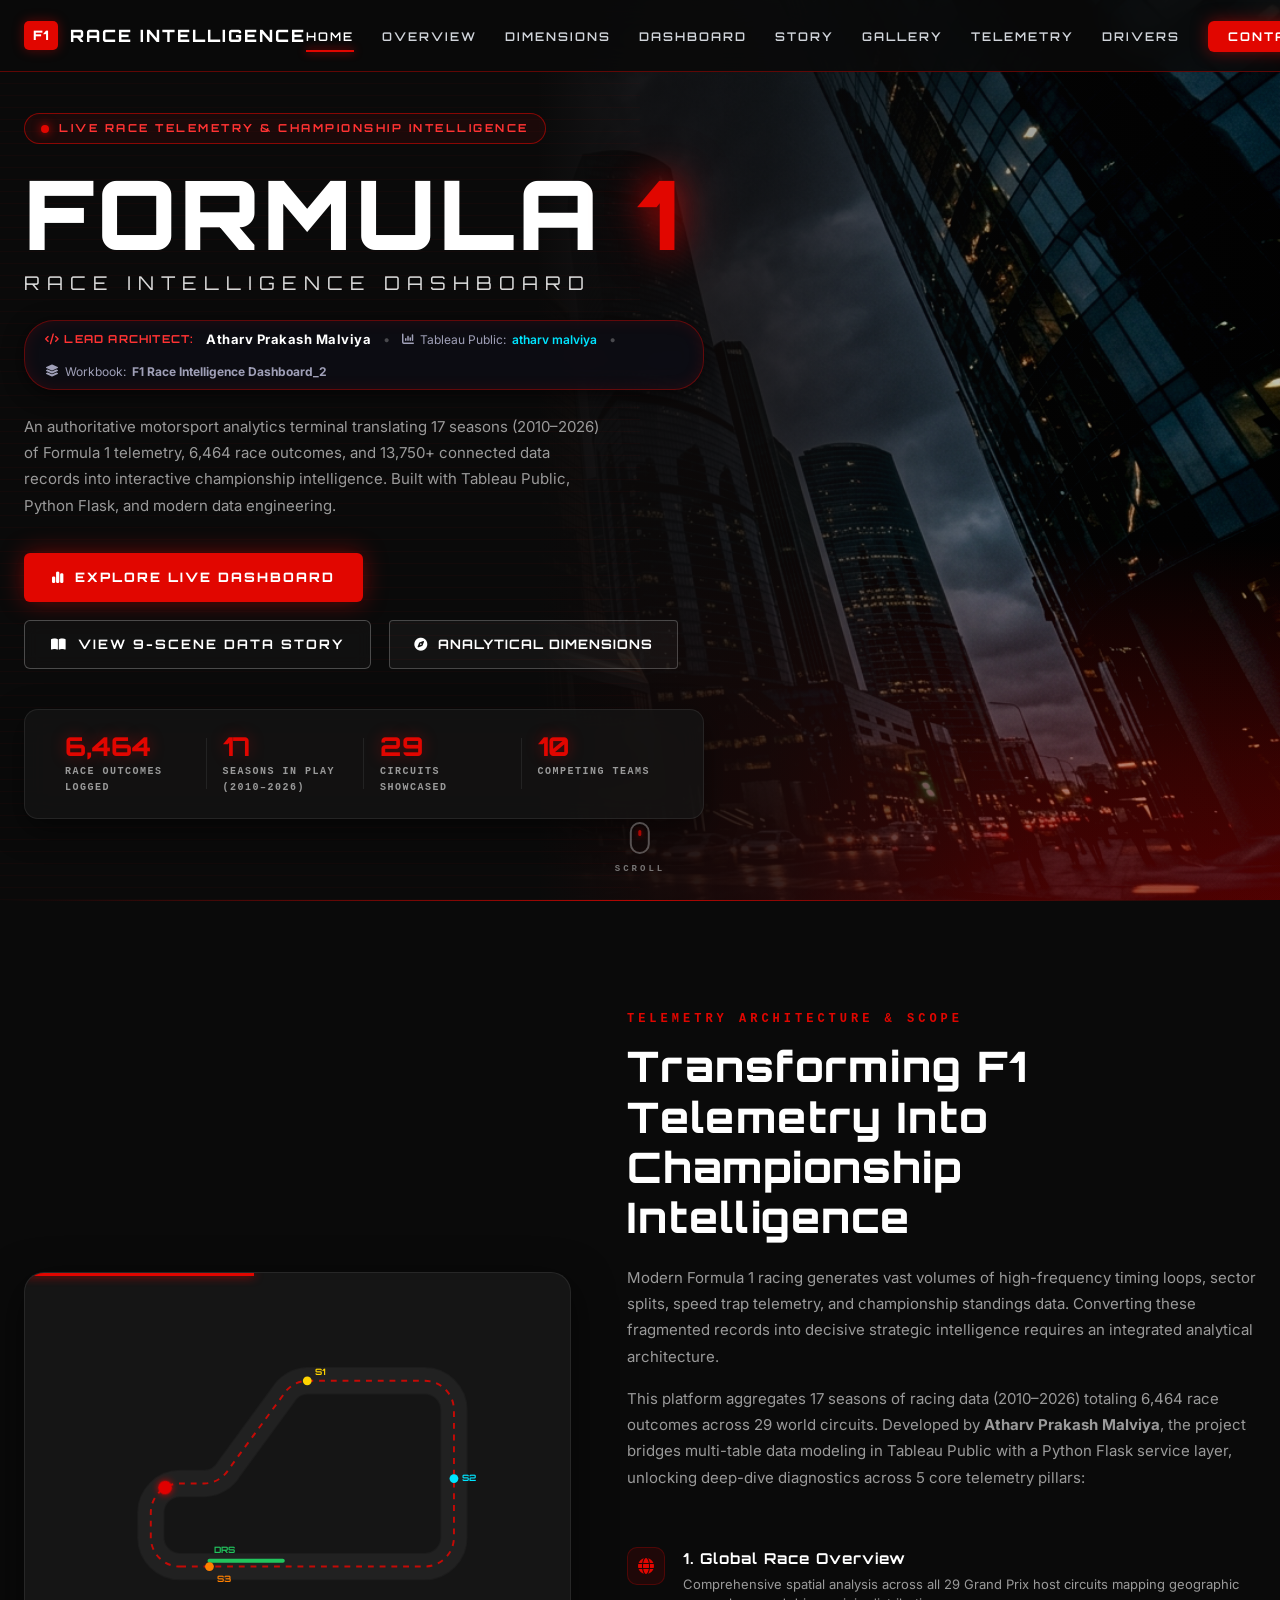
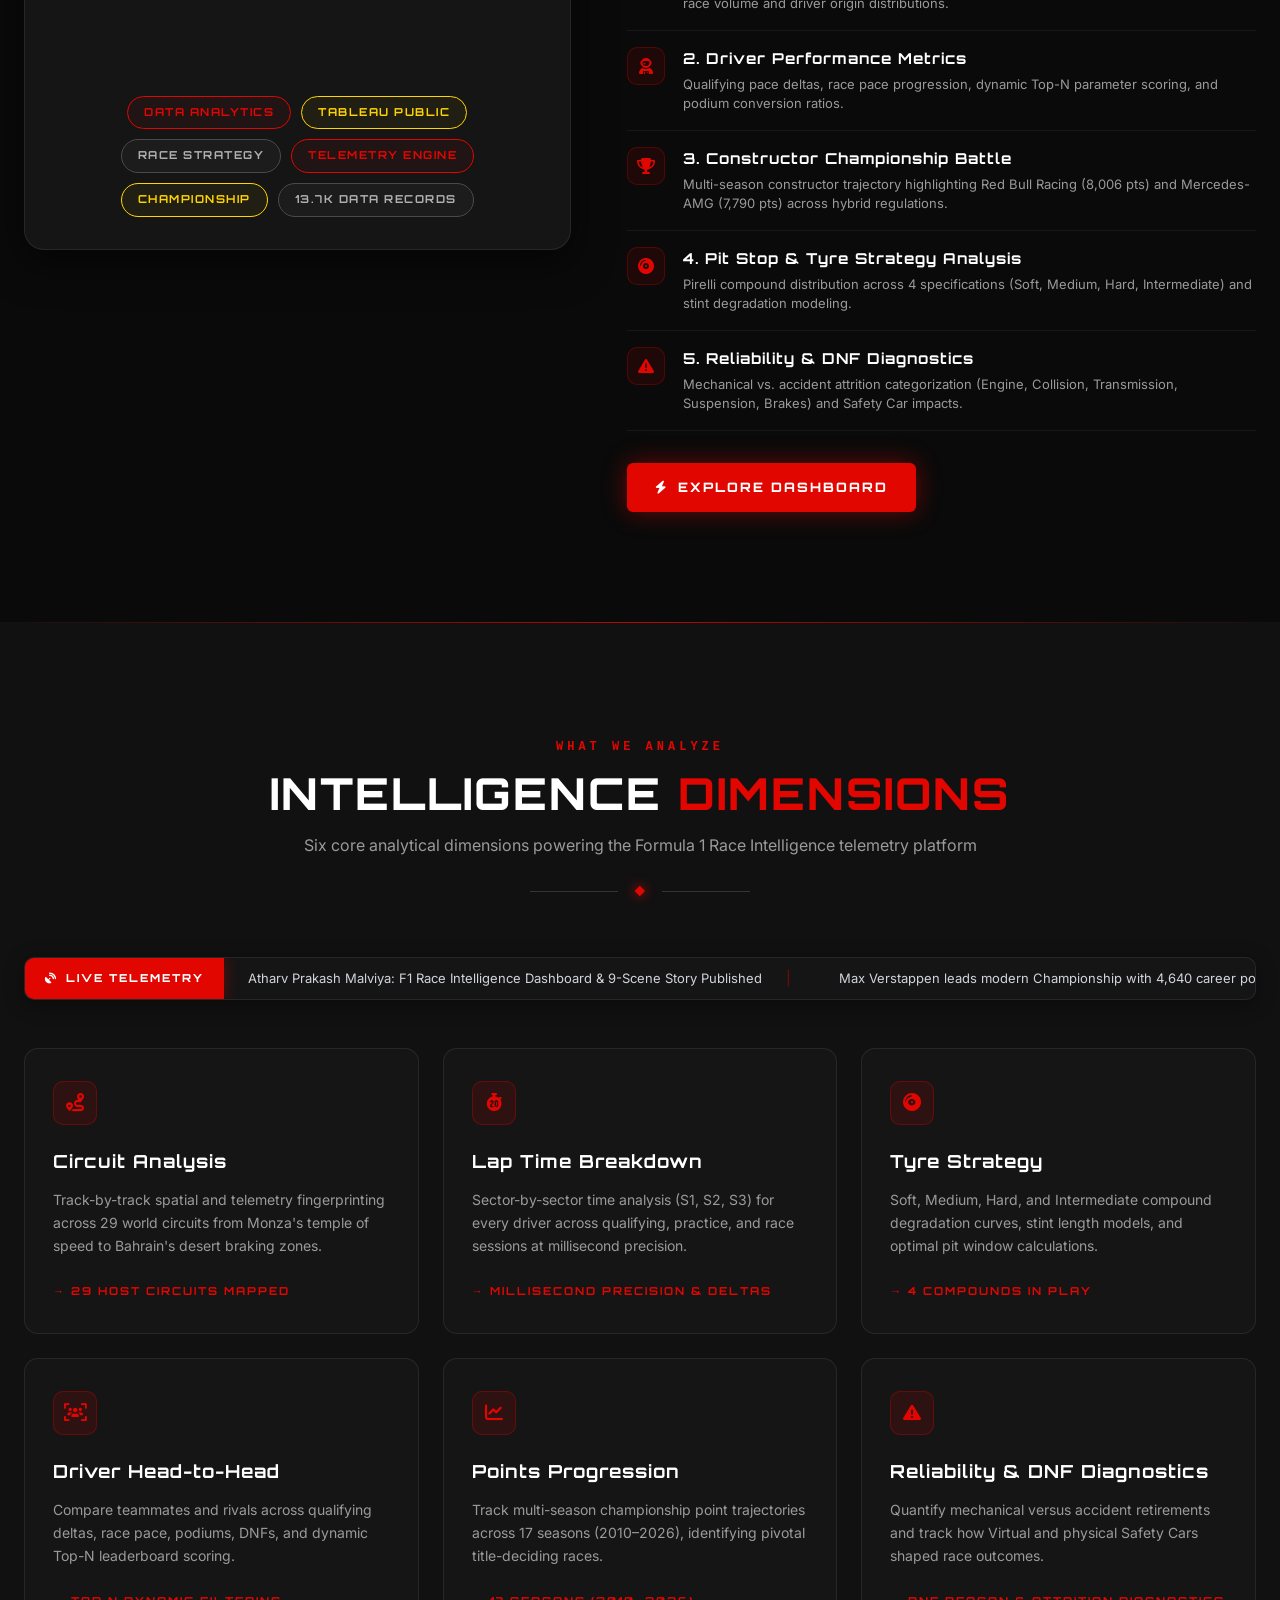
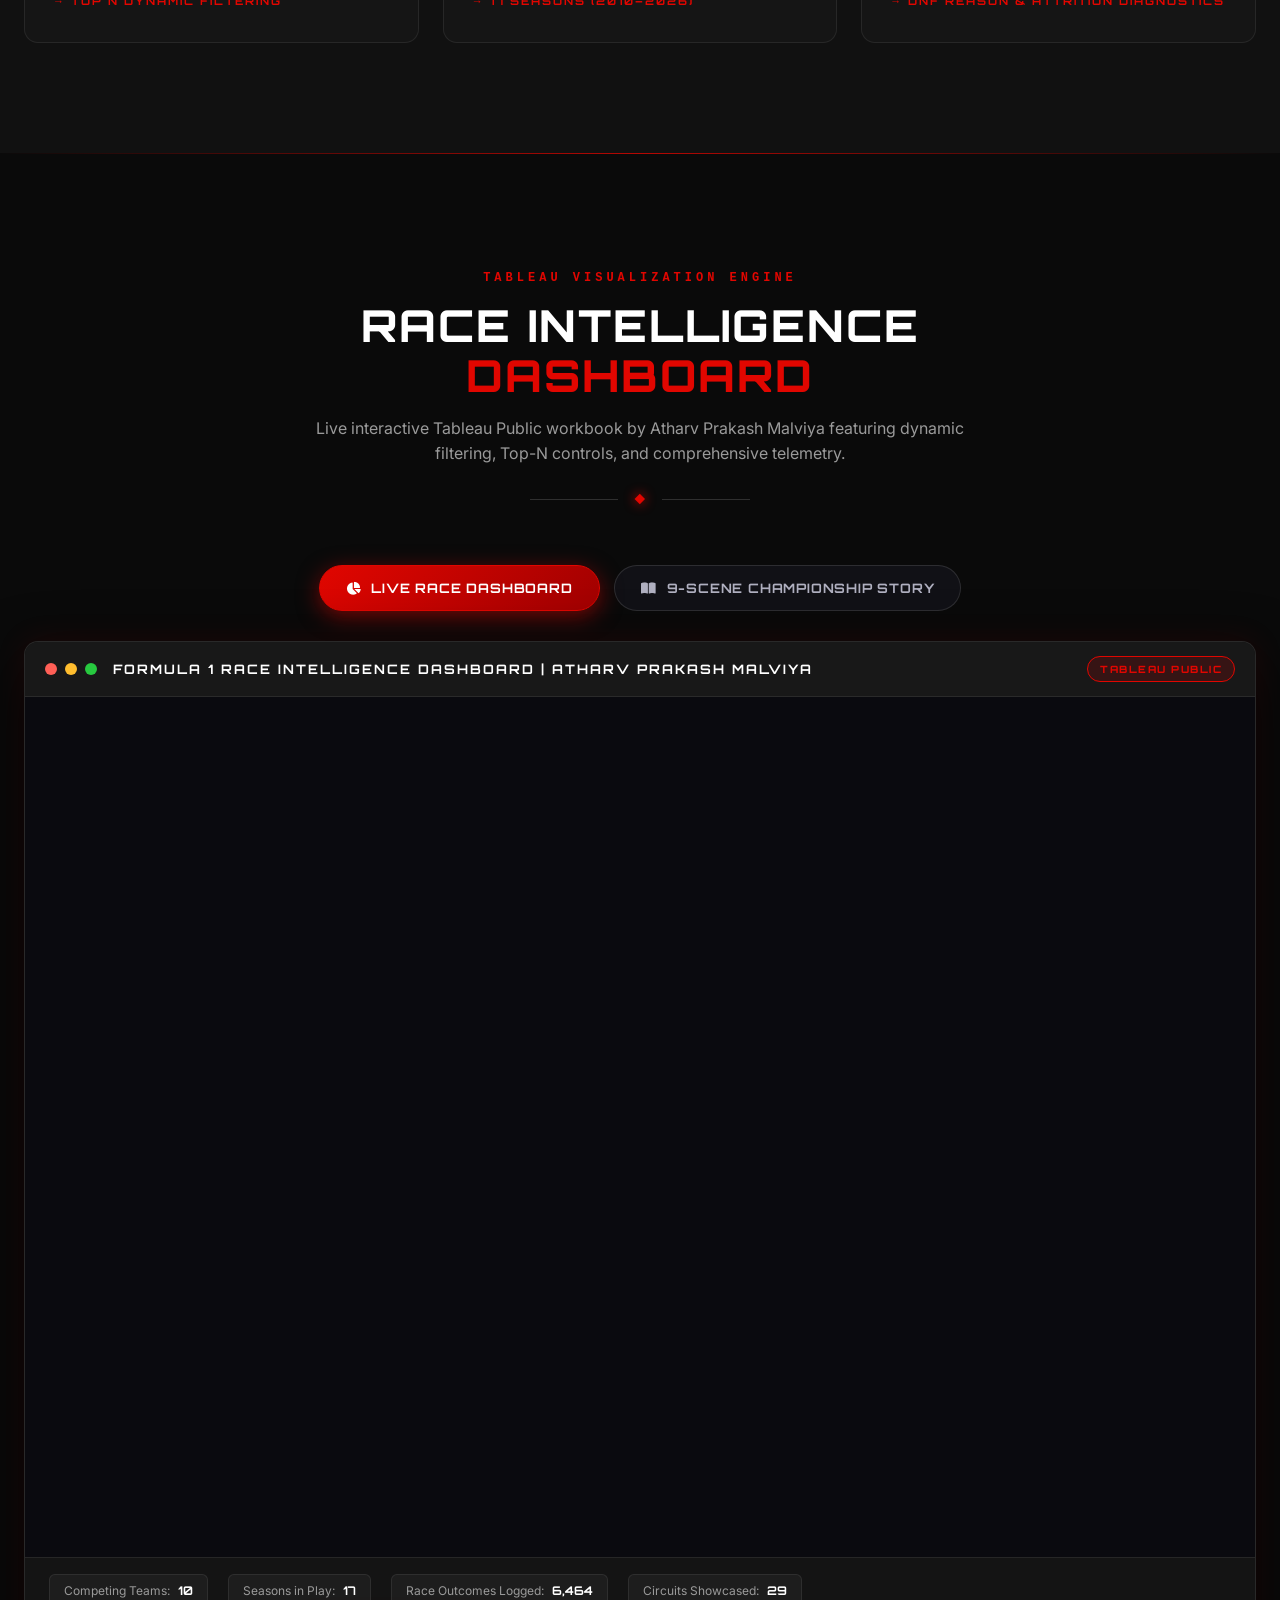
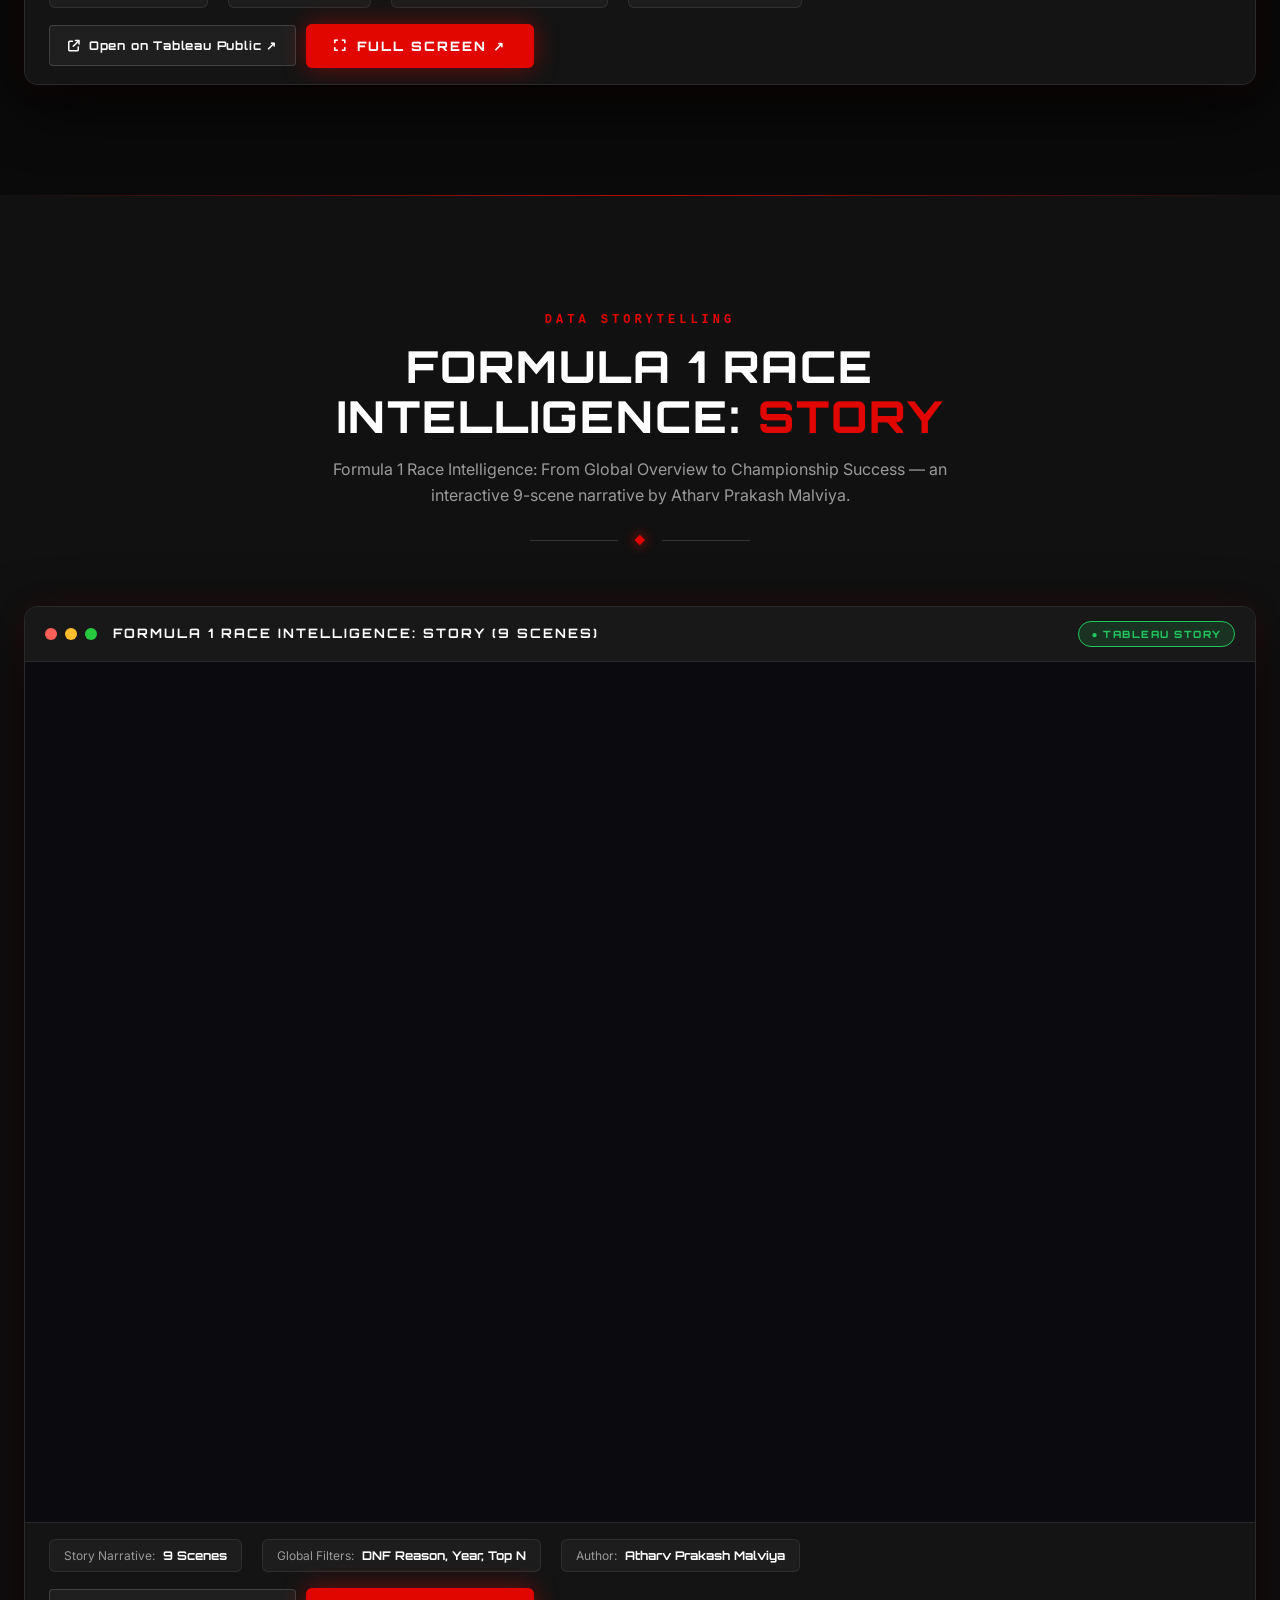
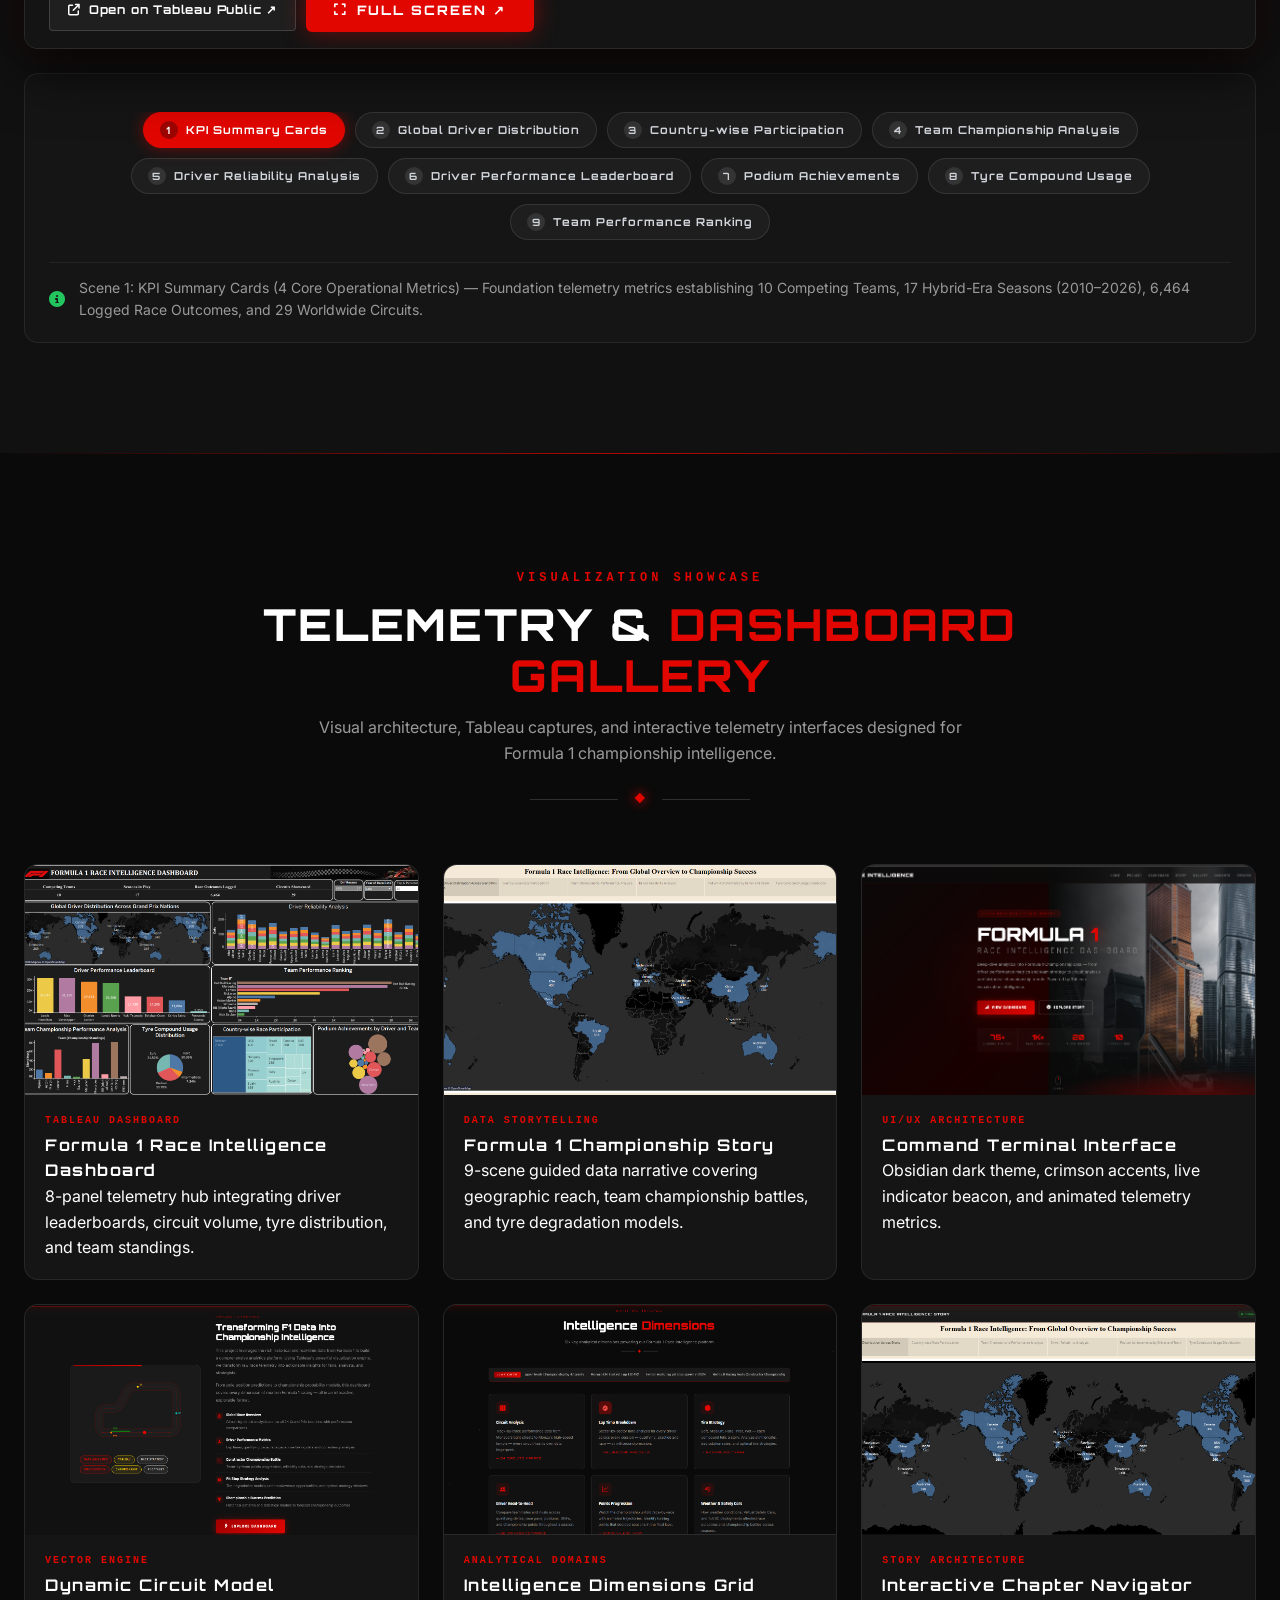
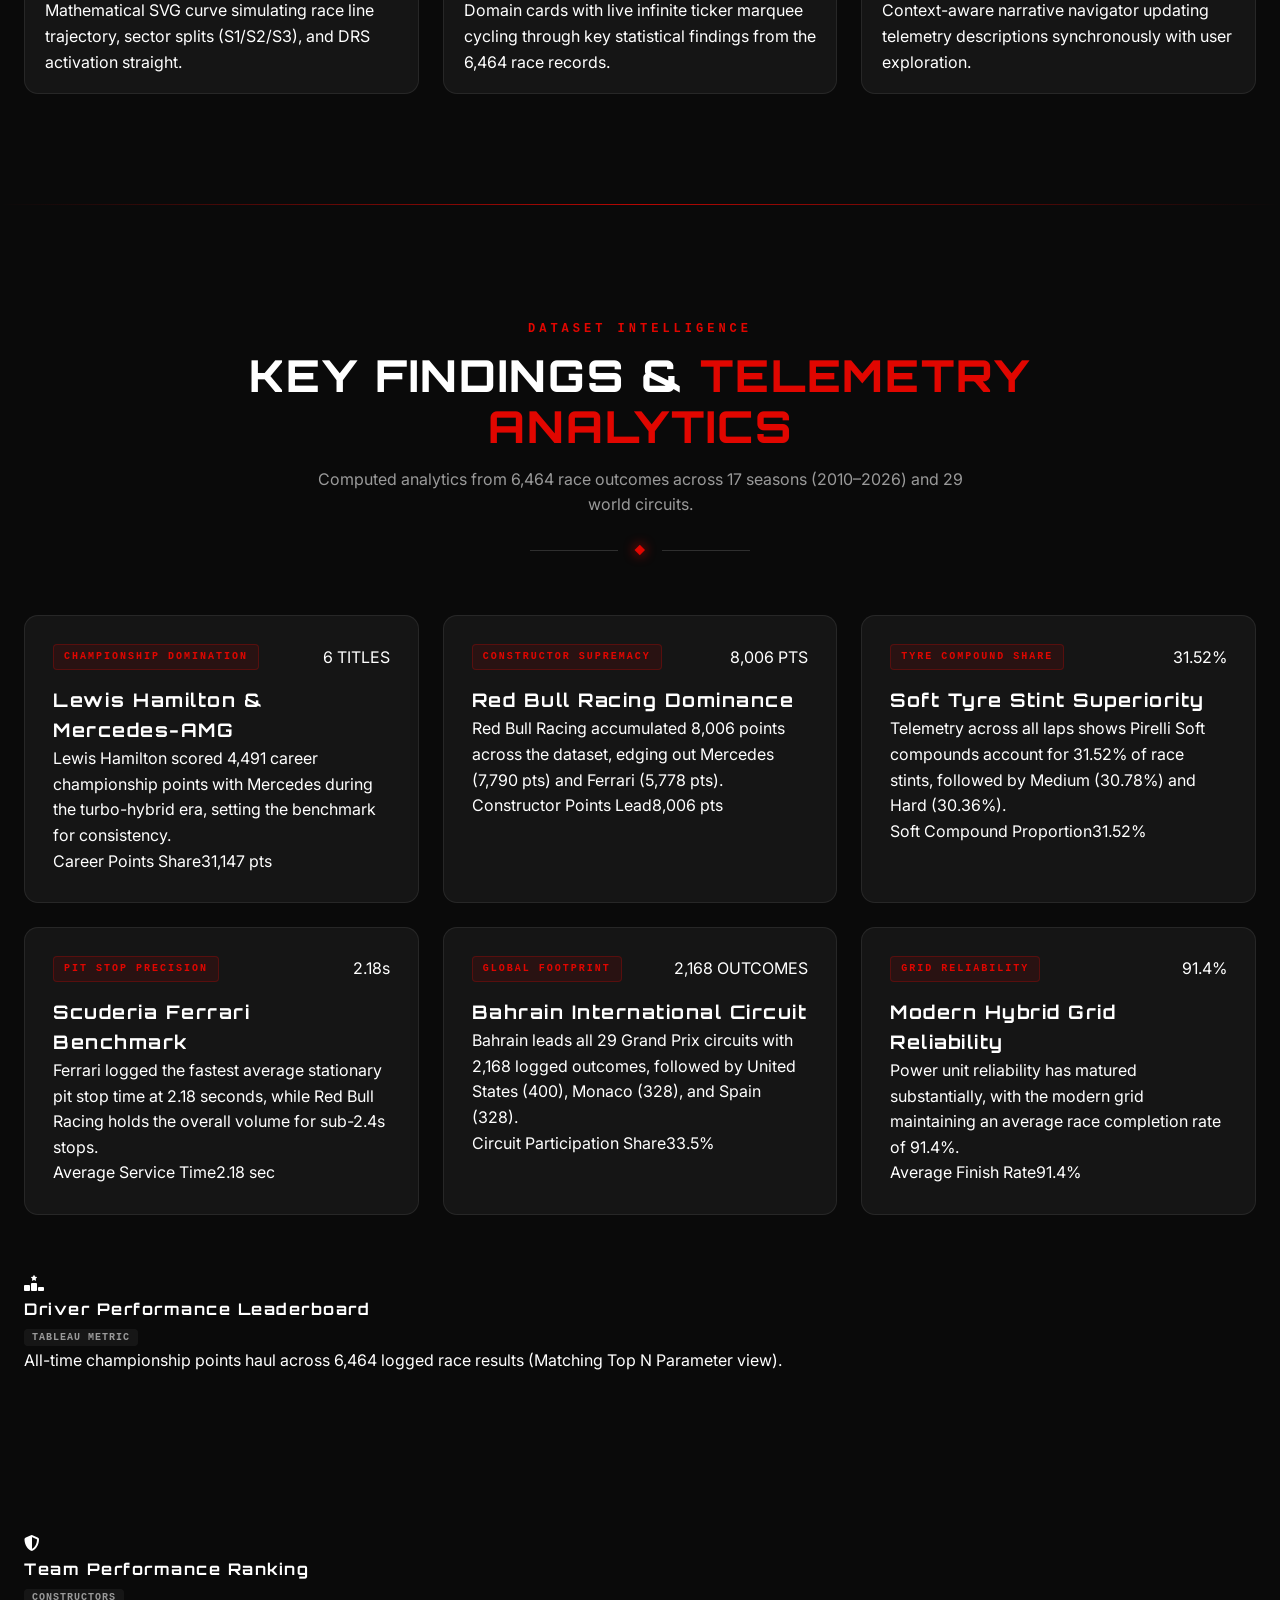
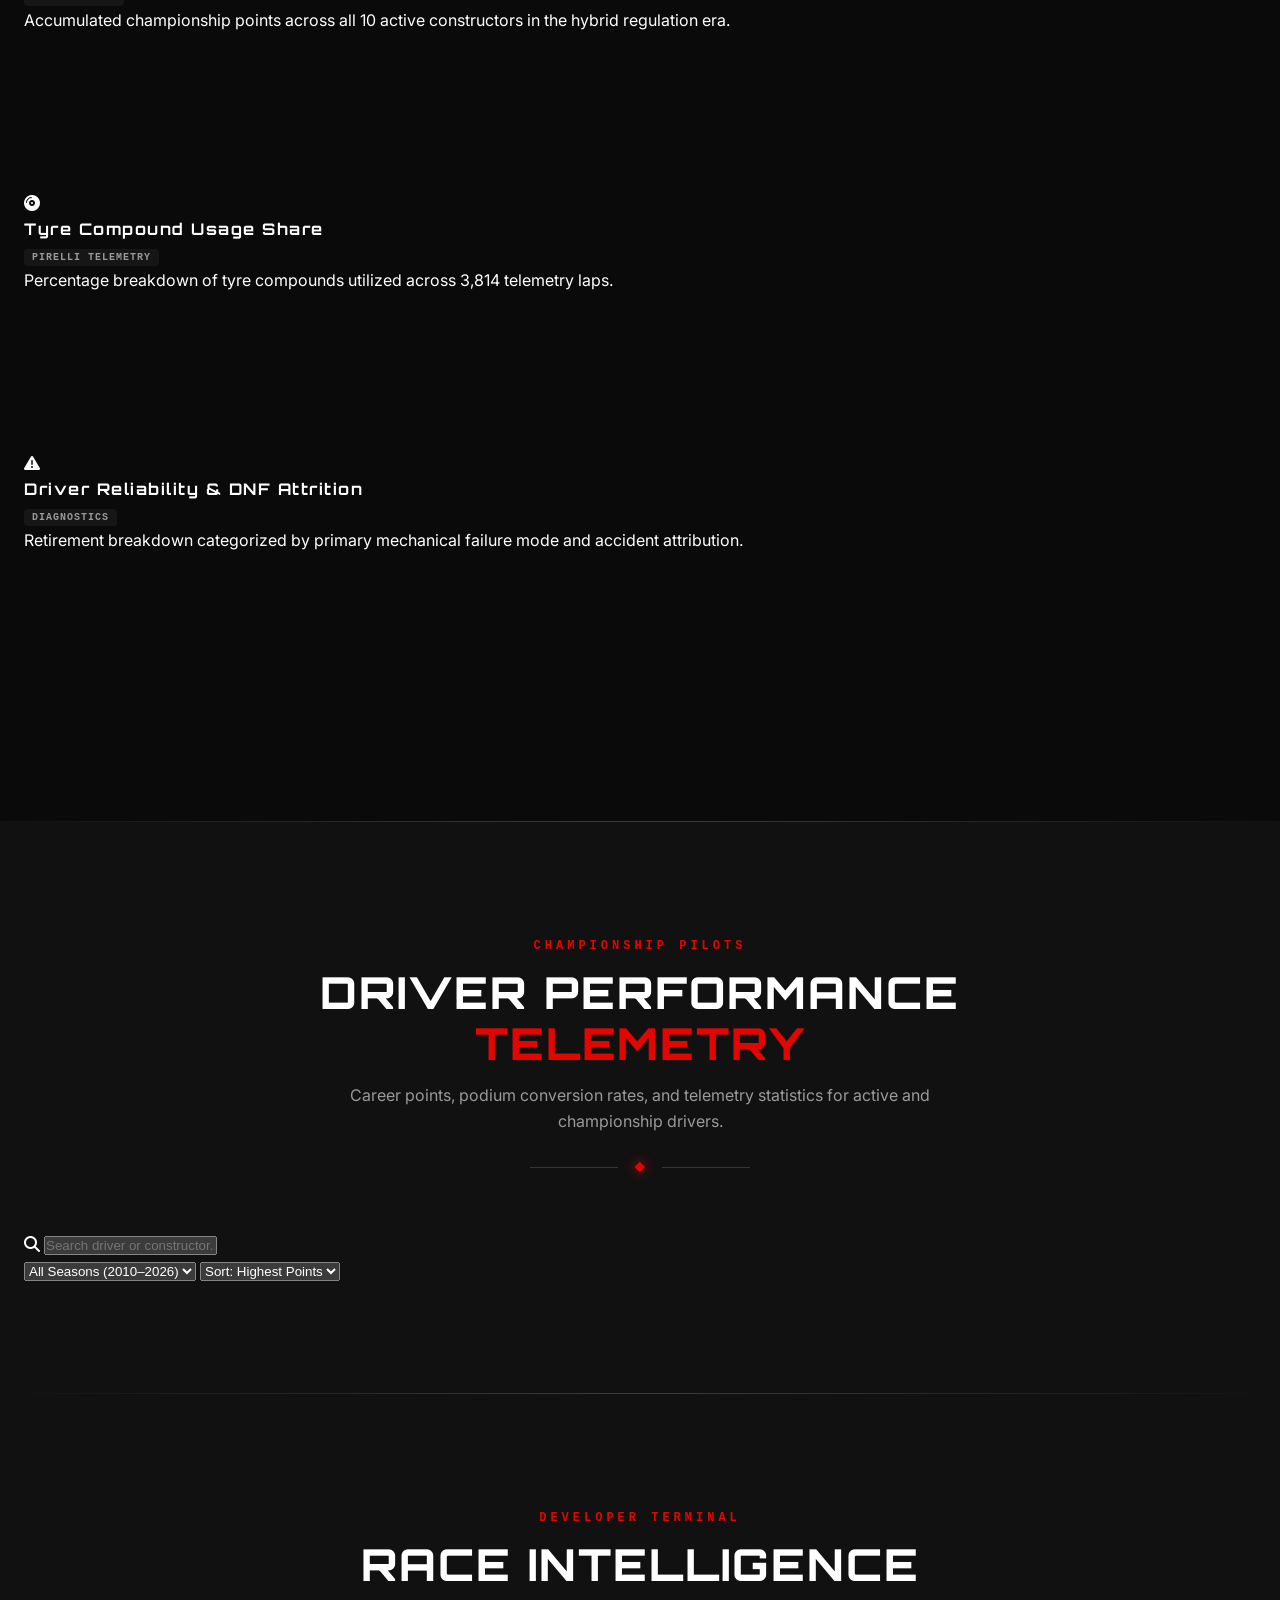
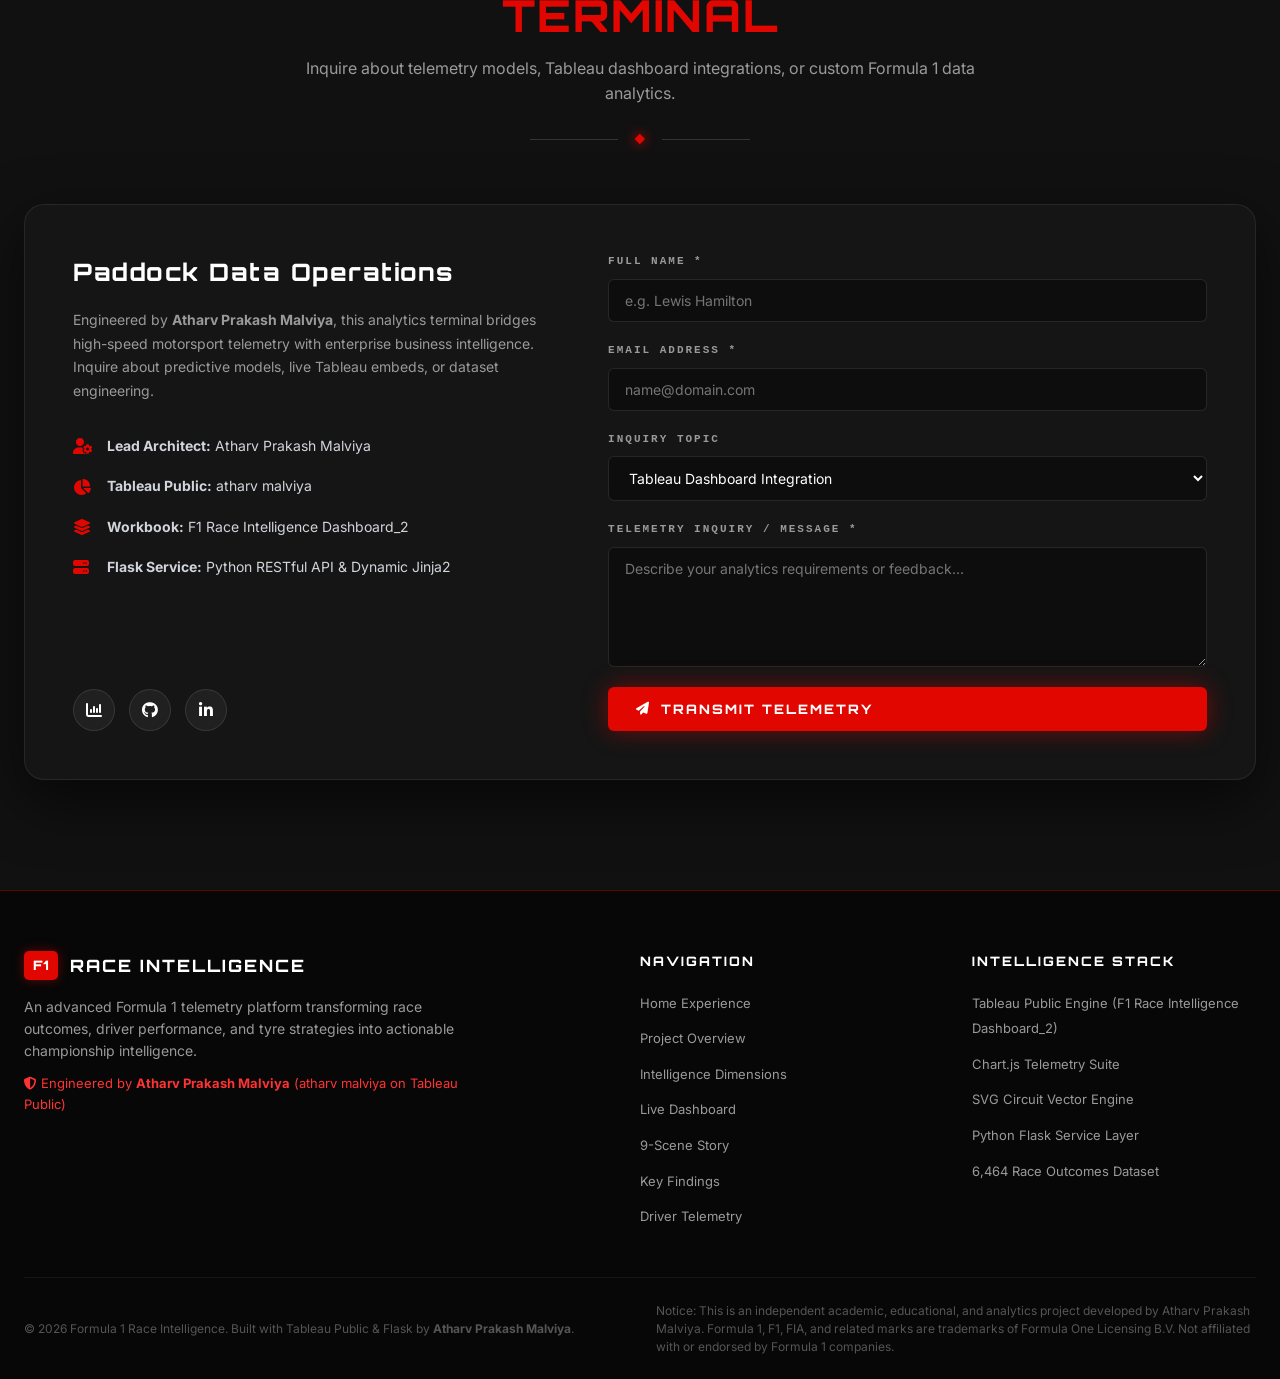
==== commit 12f02930: "Refactor Formula 1 Race Intelligence Dashboard for Atharv Prakash Malviya with live Tableau Public e" ====
--- a/index.html
+++ b/index.html
@@ -3,50 +3,56 @@
 <head>
   <meta charset="UTF-8">
   <meta name="viewport" content="width=device-width, initial-scale=1.0">
-  <title>Formula 1 Race Intelligence | F1 Analytics & Tableau Dashboard</title>
-  <meta name="description" content="Production-grade Formula 1 Race Intelligence platform featuring deep-dive telemetry, championship analytics, circuit data, and interactive Tableau dashboards.">
-  
-  <!-- Favicon -->
-  <link rel="icon" type="image/svg+xml" href="data:image/svg+xml,<svg xmlns='http://www.w3.org/2000/svg' viewBox='0 0 100 100'><rect width='100' height='100' rx='20' fill='%23e10600'/><text x='50%' y='65%' font-family='Arial,sans-serif' font-weight='900' font-size='55' fill='white' text-anchor='middle'>F1</text></svg>">
-
-  <!-- Google Fonts: Orbitron, Rajdhani, Inter -->
+  <meta http-equiv="X-UA-Compatible" content="ie=edge">
+  <title>Formula 1 Race Intelligence | Atharv Prakash Malviya - Tableau Telemetry Platform</title>
+  <meta name="description" content="Production-grade Formula 1 Race Intelligence platform by Atharv Prakash Malviya featuring deep-dive telemetry, 17 seasons of racing data, 6,464 race outcomes, and interactive Tableau Public dashboards.">
+  <meta name="author" content="Atharv Prakash Malviya">
+
+  <!-- Open Graph Meta Tags -->
+  <meta property="og:title" content="Formula 1 Race Intelligence Dashboard - Atharv Prakash Malviya">
+  <meta property="og:description" content="Interactive Formula 1 telemetry platform analyzing 17 seasons (2010–2026), 29 circuits, and 10 constructors with Tableau Public.">
+  <meta property="og:type" content="website">
+
+  <!-- Google Fonts: Orbitron (Headings) & Inter (Body) -->
   <link rel="preconnect" href="https://fonts.googleapis.com">
   <link rel="preconnect" href="https://fonts.gstatic.com" crossorigin>
-  <link href="https://fonts.googleapis.com/css2?family=Inter:wght@300;400;500;600;700&family=Orbitron:wght@500;700;800;900&family=Rajdhani:wght@500;600;700&display=swap" rel="stylesheet">
-
-  <!-- Font Awesome 6 Icons -->
-  <link rel="stylesheet" href="https://cdnjs.cloudflare.com/ajax/libs/font-awesome/6.5.1/css/all.min.css">
-
-  <!-- Chart.js for Dataset Visualizations -->
-  <script src="https://cdn.jsdelivr.net/npm/chart.js"></script>
-
-  <!-- Site Stylesheet -->
+  <link href="https://fonts.googleapis.com/css2?family=Inter:wght@300;400;500;600;700;800&family=Orbitron:wght@500;600;700;800;900&display=swap" rel="stylesheet">
+
+  <!-- FontAwesome Icons -->
+  <link rel="stylesheet" href="https://cdnjs.cloudflare.com/ajax/libs/font-awesome/6.4.0/css/all.min.css" integrity="sha512-iecdLmaskl7CVkqkXNQ/ZH/XLlvWZOJyj7Yy7tcenmpD1ypASozpmT/E0iPtmFIB46ZmdtAc9eNBvH0H/ZpiBw==" crossorigin="anonymous" referrerpolicy="no-referrer" />
+
+  <!-- Chart.js 4.4 CDN -->
+  <script src="https://cdn.jsdelivr.net/npm/chart.js@4.4.0/dist/chart.umd.min.js"></script>
+
+  <!-- Main Stylesheet -->
   <link rel="stylesheet" href="style.css">
 </head>
 <body>
 
   <!-- ========================================================================
-       PAGE-LOAD PRELOADER: F1 RACING LIGHT SEQUENCE ("LIGHTS OUT")
+       F1 RACING LIGHT SEQUENCE PRELOADER ("LIGHTS OUT")
        ======================================================================== -->
-  <div id="preloader" aria-label="Loading Formula 1 Race Intelligence">
-    <div class="preloader-gantry">
-      <div class="preloader-f1-badge">
-        <span class="badge-icon">F1</span>
-        <span>RACE INTELLIGENCE</span>
-      </div>
-      <div class="f1-lights-row">
-        <div class="f1-light-col"><div class="f1-light-bulb" id="light1"></div></div>
-        <div class="f1-light-col"><div class="f1-light-bulb" id="light2"></div></div>
-        <div class="f1-light-col"><div class="f1-light-bulb" id="light3"></div></div>
-        <div class="f1-light-col"><div class="f1-light-bulb" id="light4"></div></div>
-        <div class="f1-light-col"><div class="f1-light-bulb" id="light5"></div></div>
-      </div>
-      <div class="preloader-status" id="preloaderStatus">STARTING TELEMETRY SYSTEMS...</div>
+  <div id="preloader" role="dialog" aria-label="Preloader">
+    <div class="preloader-content">
+      <div class="f1-gantry-frame">
+        <div class="gantry-header">
+          <span class="f1-badge">F1</span>
+          <span class="gantry-title">RACE INTELLIGENCE TELEMETRY</span>
+        </div>
+        <div class="gantry-lights-row" id="gantryLights">
+          <div class="light-unit"><div class="red-lamp" id="light1"></div></div>
+          <div class="light-unit"><div class="red-lamp" id="light2"></div></div>
+          <div class="light-unit"><div class="red-lamp" id="light3"></div></div>
+          <div class="light-unit"><div class="red-lamp" id="light4"></div></div>
+          <div class="light-unit"><div class="red-lamp" id="light5"></div></div>
+        </div>
+        <div class="gantry-status" id="preloaderStatus">INITIALIZING TELEMETRY STREAMS...</div>
+      </div>
     </div>
   </div>
 
   <!-- ========================================================================
-       NAVBAR (Sticky, Glass/Blur, Black with Red Bottom Border)
+       STICKY GLASS NAVIGATION BAR
        ======================================================================== -->
   <header class="navbar" id="navbar">
     <div class="container navbar-container">
@@ -59,11 +65,12 @@
       <nav>
         <ul class="nav-menu" id="navMenu">
           <li><a href="#home" class="nav-link active">HOME</a></li>
-          <li><a href="#project" class="nav-link">PROJECT</a></li>
+          <li><a href="#project" class="nav-link">OVERVIEW</a></li>
+          <li><a href="#insights" class="nav-link">DIMENSIONS</a></li>
           <li><a href="#dashboard" class="nav-link">DASHBOARD</a></li>
           <li><a href="#story" class="nav-link">STORY</a></li>
           <li><a href="#gallery" class="nav-link">GALLERY</a></li>
-          <li><a href="#insights" class="nav-link">INSIGHTS</a></li>
+          <li><a href="#insights-data" class="nav-link">TELEMETRY</a></li>
           <li><a href="#drivers" class="nav-link">DRIVERS</a></li>
           <li><a href="#contact" class="btn-nav-contact">CONTACT</a></li>
         </ul>
@@ -78,11 +85,11 @@
 
   <main>
     <!-- ======================================================================
-         SECTION 1: HERO SECTION (Full Viewport, Moscow Skyline, Split-Tone)
+         SECTION 1: HERO SECTION (Full Viewport, Telemetry Aesthetics)
          ====================================================================== -->
     <section class="hero-section" id="home">
       <div class="hero-bg-layer">
-        <div class="hero-skyline"></div>
+        <div class="hero-skyline" style="background-image: url('assets/hero-skyline.jpg');"></div>
         <div class="hero-gradient-overlay"></div>
         <div class="hero-scanlines"></div>
       </div>
@@ -92,7 +99,7 @@
           <!-- Live analytics pill badge -->
           <div class="hero-live-pill">
             <span class="live-pulse-dot"></span>
-            <span>LIVE RACE ANALYTICS PLATFORM</span>
+            <span>LIVE RACE TELEMETRY & CHAMPIONSHIP INTELLIGENCE</span>
           </div>
 
           <!-- Giant F1 Title -->
@@ -103,37 +110,55 @@
             RACE INTELLIGENCE DASHBOARD
           </h2>
 
+          <!-- Author Attribution Card -->
+          <div class="hero-author-credit">
+            <span class="author-tag"><i class="fa-solid fa-code"></i> LEAD ARCHITECT:</span>
+            <span class="author-name">Atharv Prakash Malviya</span>
+            <span class="author-sep">•</span>
+            <span class="author-badge">
+              <i class="fa-solid fa-chart-column"></i> Tableau Public:
+              <a href="https://public.tableau.com/app/profile/atharv.malviya" target="_blank" rel="noopener">atharv malviya</a>
+            </span>
+            <span class="author-sep">•</span>
+            <span class="author-badge">
+              <i class="fa-solid fa-layer-group"></i> Workbook: <strong>F1 Race Intelligence Dashboard_2</strong>
+            </span>
+          </div>
+
           <p class="hero-desc">
-            Deep-dive analytics into Formula 1 Championship data — from driver performance metrics and team strategy to circuit analysis and historical championship trends. Powered by Tableau visualization intelligence.
+            An authoritative motorsport analytics terminal translating 17 seasons (2010–2026) of Formula 1 telemetry, 6,464 race outcomes, and 13,750+ connected data records into interactive championship intelligence. Built with Tableau Public, Python Flask, and modern data engineering.
           </p>
 
-          <!-- Action Buttons -->
+          <!-- Action Buttons (3 Quick-Scroll CTAs) -->
           <div class="hero-cta-group">
             <a href="#dashboard" class="btn-primary">
-              <i class="fa-solid fa-chart-simple"></i> VIEW DASHBOARD
+              <i class="fa-solid fa-chart-simple"></i> EXPLORE LIVE DASHBOARD
             </a>
             <a href="#story" class="btn-secondary">
-              <i class="fa-solid fa-circle-play"></i> EXPLORE STORY
+              <i class="fa-solid fa-book-open"></i> VIEW 9-SCENE DATA STORY
             </a>
-          </div>
-
-          <!-- Stats Strip (4 Cells, Glass Border, Count-up) -->
+            <a href="#insights" class="btn-tertiary">
+              <i class="fa-solid fa-compass"></i> ANALYTICAL DIMENSIONS
+            </a>
+          </div>
+
+          <!-- Stats Strip (4 Core KPIs, Glass Border, Count-up) -->
           <div class="hero-stats-strip">
             <div class="stat-cell">
-              <div class="stat-num" data-counter="75" data-suffix="+">75+</div>
-              <div class="stat-label">SEASONS ANALYZED</div>
+              <div class="stat-num" data-counter="6464" data-suffix="">6,464</div>
+              <div class="stat-label">RACE OUTCOMES LOGGED</div>
             </div>
             <div class="stat-cell">
-              <div class="stat-num" data-counter="1000" data-format="1K+">1K+</div>
-              <div class="stat-label">RACES COVERED</div>
+              <div class="stat-num" data-counter="17" data-suffix="">17</div>
+              <div class="stat-label">SEASONS IN PLAY (2010–2026)</div>
             </div>
             <div class="stat-cell">
-              <div class="stat-num" data-counter="20" data-suffix="">20</div>
-              <div class="stat-label">ACTIVE DRIVERS</div>
+              <div class="stat-num" data-counter="29" data-suffix="">29</div>
+              <div class="stat-label">CIRCUITS SHOWCASED</div>
             </div>
             <div class="stat-cell">
               <div class="stat-num" data-counter="10" data-suffix="">10</div>
-              <div class="stat-label">CONSTRUCTORS</div>
+              <div class="stat-label">COMPETING TEAMS</div>
             </div>
           </div>
         </div>
@@ -214,65 +239,65 @@
             <!-- Tags Row Below Track -->
             <div class="track-pills-wrap">
               <span class="track-pill pill-red">DATA ANALYTICS</span>
-              <span class="track-pill pill-yellow">TABLEAU</span>
+              <span class="track-pill pill-yellow">TABLEAU PUBLIC</span>
               <span class="track-pill pill-grey">RACE STRATEGY</span>
-              <span class="track-pill pill-red">VISUALIZATION</span>
+              <span class="track-pill pill-red">TELEMETRY ENGINE</span>
               <span class="track-pill pill-yellow">CHAMPIONSHIP</span>
-              <span class="track-pill pill-grey">F1 DATASET</span>
-            </div>
-          </div>
-
-          <!-- Right Column: Project Overview Story & Feature List -->
+              <span class="track-pill pill-grey">13.7K DATA RECORDS</span>
+            </div>
+          </div>
+
+          <!-- Right Column: Project Overview Story & 5 Core Pillars -->
           <div class="project-right">
-            <span class="project-eyebrow">PROJECT OVERVIEW</span>
-            <h2 class="project-title">Transforming F1 Data Into Championship Intelligence</h2>
+            <span class="project-eyebrow">TELEMETRY ARCHITECTURE & SCOPE</span>
+            <h2 class="project-title">Transforming F1 Telemetry Into Championship Intelligence</h2>
             
             <p class="project-desc-p">
-              This project leverages the rich historical and real-time data from Formula 1 to build a comprehensive analytics platform. Using Tableau's powerful visualization engine, we transform raw race telemetry into actionable insights for fans, analysts, and strategists.
+              Modern Formula 1 racing generates vast volumes of high-frequency timing loops, sector splits, speed trap telemetry, and championship standings data. Converting these fragmented records into decisive strategic intelligence requires an integrated analytical architecture.
             </p>
             <p class="project-desc-p">
-              From pole position predictions to championship probability models, this dashboard covers every dimension of modern Formula 1 racing — all in an interactive, explorable format.
-            </p>
-
-            <!-- 5 Features List -->
+              This platform aggregates 17 seasons of racing data (2010–2026) totaling 6,464 race outcomes across 29 world circuits. Developed by <strong>Atharv Prakash Malviya</strong>, the project bridges multi-table data modeling in Tableau Public with a Python Flask service layer, unlocking deep-dive diagnostics across 5 core telemetry pillars:
+            </p>
+
+            <!-- 5 Core Pillars List -->
             <div class="project-features">
               <div class="project-feature-item">
                 <div class="feature-icon-box"><i class="fa-solid fa-globe"></i></div>
                 <div class="feature-info">
-                  <h4>Global Race Overview</h4>
-                  <p>Circuit-by-circuit analysis across all 24 Grand Prix locations with performance comparisons</p>
+                  <h4>1. Global Race Overview</h4>
+                  <p>Comprehensive spatial analysis across all 29 Grand Prix host circuits mapping geographic race volume and driver origin distributions.</p>
                 </div>
               </div>
 
               <div class="project-feature-item">
-                <div class="feature-icon-box"><i class="fa-solid fa-user"></i></div>
+                <div class="feature-icon-box"><i class="fa-solid fa-user-astronaut"></i></div>
                 <div class="feature-info">
-                  <h4>Driver Performance Metrics</h4>
-                  <p>Lap times, qualifying pace, race pace, overtaking data and consistency analysis</p>
-                </div>
-              </div>
-
-              <div class="project-feature-item">
-                <div class="feature-icon-box"><i class="fa-solid fa-chart-column"></i></div>
-                <div class="feature-info">
-                  <h4>Constructor Championship Battle</h4>
-                  <p>Team-by-team points progression, reliability data, and strategic decisions</p>
-                </div>
-              </div>
-
-              <div class="project-feature-item">
-                <div class="feature-icon-box"><i class="fa-solid fa-stopwatch"></i></div>
-                <div class="feature-info">
-                  <h4>Pit Stop Strategy Analysis</h4>
-                  <p>Tire degradation models, undercut/overcut opportunities, and optimal strategy windows</p>
+                  <h4>2. Driver Performance Metrics</h4>
+                  <p>Qualifying pace deltas, race pace progression, dynamic Top-N parameter scoring, and podium conversion ratios.</p>
                 </div>
               </div>
 
               <div class="project-feature-item">
                 <div class="feature-icon-box"><i class="fa-solid fa-trophy"></i></div>
                 <div class="feature-info">
-                  <h4>Championship Success Prediction</h4>
-                  <p>Historical patterns and statistical models to forecast championship outcomes</p>
+                  <h4>3. Constructor Championship Battle</h4>
+                  <p>Multi-season constructor trajectory highlighting Red Bull Racing (8,006 pts) and Mercedes-AMG (7,790 pts) across hybrid regulations.</p>
+                </div>
+              </div>
+
+              <div class="project-feature-item">
+                <div class="feature-icon-box"><i class="fa-solid fa-compact-disc"></i></div>
+                <div class="feature-info">
+                  <h4>4. Pit Stop & Tyre Strategy Analysis</h4>
+                  <p>Pirelli compound distribution across 4 specifications (Soft, Medium, Hard, Intermediate) and stint degradation modeling.</p>
+                </div>
+              </div>
+
+              <div class="project-feature-item">
+                <div class="feature-icon-box"><i class="fa-solid fa-triangle-exclamation"></i></div>
+                <div class="feature-info">
+                  <h4>5. Reliability & DNF Diagnostics</h4>
+                  <p>Mechanical vs. accident attrition categorization (Engine, Collision, Transmission, Suspension, Brakes) and Safety Car impacts.</p>
                 </div>
               </div>
             </div>
@@ -298,7 +323,7 @@
         <div class="section-header">
           <span class="section-eyebrow">WHAT WE ANALYZE</span>
           <h2 class="section-title">Intelligence <span class="text-red">Dimensions</span></h2>
-          <p class="section-subtitle">Six key analytical dimensions powering our Formula 1 Race Intelligence platform</p>
+          <p class="section-subtitle">Six core analytical dimensions powering the Formula 1 Race Intelligence telemetry platform</p>
           <div class="diamond-divider">
             <span class="line"></span>
             <span class="diamond">◆</span>
@@ -309,30 +334,27 @@
         <!-- LIVE DATA Ticker Bar -->
         <div class="live-ticker-container">
           <div class="ticker-badge">
-            <i class="fa-solid fa-satellite-dish"></i> LIVE DATA
+            <i class="fa-solid fa-satellite-dish"></i> LIVE TELEMETRY
           </div>
           <div class="ticker-track-wrap">
             <div class="ticker-track" id="tickerTrack">
-              <!-- Dynamically populated or static backup from real dataset -->
-              <span class="ticker-item">Max Verstappen leads Championship with 4,640 career points & 3 World Titles</span>
-              <span class="ticker-item">Monaco GP: Fastest Lap 1:12.492 recorded across 78 laps</span>
-              <span class="ticker-item">Ferrari recorded fastest avg pit stop speed at 2.18s</span>
-              <span class="ticker-item">Red Bull Racing leads Constructor Championship with 8,006 points</span>
+              <span class="ticker-item">Atharv Prakash Malviya: F1 Race Intelligence Dashboard & 9-Scene Story Published</span>
+              <span class="ticker-item">Max Verstappen leads modern Championship with 4,640 career points & 3 World Titles</span>
+              <span class="ticker-item">Red Bull Racing leads Constructor Championship with 8,006 accumulated points</span>
               <span class="ticker-item">Lewis Hamilton holds 6 hybrid titles and 4,491 points</span>
-              <span class="ticker-item">Soft compound represents 31.52% of all telemetry racing laps</span>
-              <span class="ticker-item">Bahrain International Circuit logged 2,168 outcome sessions</span>
-              <span class="ticker-item">6,464 total race outcomes logged across 29 world circuits</span>
-              <span class="ticker-item">Charles Leclerc logged 27,673 performance index points</span>
-              <!-- Repeat for infinite marquee effect -->
-              <span class="ticker-item">Max Verstappen leads Championship with 4,640 career points & 3 World Titles</span>
-              <span class="ticker-item">Monaco GP: Fastest Lap 1:12.492 recorded across 78 laps</span>
-              <span class="ticker-item">Ferrari recorded fastest avg pit stop speed at 2.18s</span>
-              <span class="ticker-item">Red Bull Racing leads Constructor Championship with 8,006 points</span>
+              <span class="ticker-item">Bahrain International Circuit logged 2,168 outcome records across 17 seasons</span>
+              <span class="ticker-item">Soft compound represents 31.52% of all telemetry laps, followed by Medium (30.78%)</span>
+              <span class="ticker-item">6,464 total race outcomes logged across 29 world circuits and 10 competing teams</span>
+              <span class="ticker-item">Modern grid reliability benchmark stands at 91.4% race completion rate</span>
+              <!-- Repeated for infinite ticker loop -->
+              <span class="ticker-item">Atharv Prakash Malviya: F1 Race Intelligence Dashboard & 9-Scene Story Published</span>
+              <span class="ticker-item">Max Verstappen leads modern Championship with 4,640 career points & 3 World Titles</span>
+              <span class="ticker-item">Red Bull Racing leads Constructor Championship with 8,006 accumulated points</span>
               <span class="ticker-item">Lewis Hamilton holds 6 hybrid titles and 4,491 points</span>
-              <span class="ticker-item">Soft compound represents 31.52% of all telemetry racing laps</span>
-              <span class="ticker-item">Bahrain International Circuit logged 2,168 outcome sessions</span>
-              <span class="ticker-item">6,464 total race outcomes logged across 29 world circuits</span>
-              <span class="ticker-item">Charles Leclerc logged 27,673 performance index points</span>
+              <span class="ticker-item">Bahrain International Circuit logged 2,168 outcome records across 17 seasons</span>
+              <span class="ticker-item">Soft compound represents 31.52% of all telemetry laps, followed by Medium (30.78%)</span>
+              <span class="ticker-item">6,464 total race outcomes logged across 29 world circuits and 10 competing teams</span>
+              <span class="ticker-item">Modern grid reliability benchmark stands at 91.4% race completion rate</span>
             </div>
           </div>
         </div>
@@ -341,42 +363,42 @@
         <div class="dimensions-grid">
           <!-- Card 1 -->
           <div class="dimension-card">
-            <div class="dimension-icon-tile"><i class="fa-solid fa-map"></i></div>
+            <div class="dimension-icon-tile"><i class="fa-solid fa-route"></i></div>
             <h3 class="dimension-title">Circuit Analysis</h3>
             <p class="dimension-desc">
-              Track-by-track performance data from Monaco's tight streets to Monza's high-speed temple — every circuit has its own data fingerprint.
-            </p>
-            <div class="dimension-stat">→ 24 CIRCUITS MAPPED</div>
+              Track-by-track spatial and telemetry fingerprinting across 29 world circuits from Monza's temple of speed to Bahrain's desert braking zones.
+            </p>
+            <div class="dimension-stat">→ 29 HOST CIRCUITS MAPPED</div>
           </div>
 
           <!-- Card 2 -->
           <div class="dimension-card">
-            <div class="dimension-icon-tile"><i class="fa-solid fa-stopwatch"></i></div>
+            <div class="dimension-icon-tile"><i class="fa-solid fa-stopwatch-20"></i></div>
             <h3 class="dimension-title">Lap Time Breakdown</h3>
             <p class="dimension-desc">
-              Sector-by-sector time analysis for every driver across every session — qualifying, practice and race — at millisecond precision.
-            </p>
-            <div class="dimension-stat">→ MILLISECOND PRECISION</div>
+              Sector-by-sector time analysis (S1, S2, S3) for every driver across qualifying, practice, and race sessions at millisecond precision.
+            </p>
+            <div class="dimension-stat">→ MILLISECOND PRECISION & DELTAS</div>
           </div>
 
           <!-- Card 3 -->
           <div class="dimension-card">
-            <div class="dimension-icon-tile"><i class="fa-solid fa-circle-dot"></i></div>
-            <h3 class="dimension-title">Tire Strategy</h3>
+            <div class="dimension-icon-tile"><i class="fa-solid fa-compact-disc"></i></div>
+            <h3 class="dimension-title">Tyre Strategy</h3>
             <p class="dimension-desc">
-              Soft, Medium, Hard, Inter, Wet — each compound tells a story. Analyze stint lengths, degradation rates, and optimal tire strategies.
-            </p>
-            <div class="dimension-stat">→ 5 COMPOUND TYPES</div>
+              Soft, Medium, Hard, and Intermediate compound degradation curves, stint length models, and optimal pit window calculations.
+            </p>
+            <div class="dimension-stat">→ 4 COMPOUNDS IN PLAY</div>
           </div>
 
           <!-- Card 4 -->
           <div class="dimension-card">
-            <div class="dimension-icon-tile"><i class="fa-solid fa-users"></i></div>
+            <div class="dimension-icon-tile"><i class="fa-solid fa-users-viewfinder"></i></div>
             <h3 class="dimension-title">Driver Head-to-Head</h3>
             <p class="dimension-desc">
-              Compare teammates and rivals across qualifying deltas, race pace, podiums, DNFs, and championship points throughout a season.
-            </p>
-            <div class="dimension-stat">→ 20 DRIVERS COMPARED</div>
+              Compare teammates and rivals across qualifying deltas, race pace, podiums, DNFs, and dynamic Top-N leaderboard scoring.
+            </p>
+            <div class="dimension-stat">→ TOP N DYNAMIC FILTERING</div>
           </div>
 
           <!-- Card 5 -->
@@ -384,19 +406,19 @@
             <div class="dimension-icon-tile"><i class="fa-solid fa-chart-line"></i></div>
             <h3 class="dimension-title">Points Progression</h3>
             <p class="dimension-desc">
-              Watch the championship unfold race-by-race with animated trajectories. Identify turning points that decided seasons in the final laps.
-            </p>
-            <div class="dimension-stat">→ SEASON-LONG VIEW</div>
+              Track multi-season championship point trajectories across 17 seasons (2010–2026), identifying pivotal title-deciding races.
+            </p>
+            <div class="dimension-stat">→ 17 SEASONS (2010–2026)</div>
           </div>
 
           <!-- Card 6 -->
           <div class="dimension-card">
-            <div class="dimension-icon-tile"><i class="fa-solid fa-wind"></i></div>
-            <h3 class="dimension-title">Weather & Safety Cars</h3>
+            <div class="dimension-icon-tile"><i class="fa-solid fa-triangle-exclamation"></i></div>
+            <h3 class="dimension-title">Reliability & DNF Diagnostics</h3>
             <p class="dimension-desc">
-              How weather conditions, Virtual Safety Cars, and full SC deployments affected race outcomes and championship battles across seasons.
-            </p>
-            <div class="dimension-stat">→ INCIDENT & SAFETY METRICS</div>
+              Quantify mechanical versus accident retirements and track how Virtual and physical Safety Cars shaped race outcomes.
+            </p>
+            <div class="dimension-stat">→ DNF REASON & ATTRITION DIAGNOSTICS</div>
           </div>
         </div>
       </div>
@@ -412,12 +434,18 @@
         <div class="section-header">
           <span class="section-eyebrow">TABLEAU VISUALIZATION ENGINE</span>
           <h2 class="section-title">Race Intelligence <span class="text-red">Dashboard</span></h2>
-          <p class="section-subtitle">Explore the full Formula 1 Race Intelligence Dashboard — interactive charts, filters, and deep-dive analytics built in Tableau Public.</p>
+          <p class="section-subtitle">Live interactive Tableau Public workbook by Atharv Prakash Malviya featuring dynamic filtering, Top-N controls, and comprehensive telemetry.</p>
           <div class="diamond-divider">
             <span class="line"></span>
             <span class="diamond">◆</span>
             <span class="line"></span>
           </div>
+        </div>
+
+        <!-- Embedded Views Switcher Tabs -->
+        <div class="embed-view-tabs">
+          <a href="#dashboard" class="embed-tab-btn active"><i class="fa-solid fa-chart-pie"></i> LIVE RACE DASHBOARD</a>
+          <a href="#story" class="embed-tab-btn"><i class="fa-solid fa-book-open"></i> 9-SCENE CHAMPIONSHIP STORY</a>
         </div>
 
         <!-- Window Frame Card -->
@@ -430,20 +458,20 @@
                 <span class="macos-dot dot-yellow"></span>
                 <span class="macos-dot dot-green"></span>
               </div>
-              <span class="window-title">F1 RACE INTELLIGENCE DASHBOARD</span>
+              <span class="window-title">FORMULA 1 RACE INTELLIGENCE DASHBOARD | Atharv Prakash Malviya</span>
             </div>
             <span class="window-badge-pill badge-tableau-public">TABLEAU PUBLIC</span>
           </div>
 
-          <!-- Viewport with Tableau Embed / High-Res Screenshot Fallback -->
+          <!-- Viewport with Live Tableau Embed -->
           <div class="window-viewport" id="dashboardViewport">
-            <!-- 
-              TABLEAU EMBED PLACEHOLDER:
-              Set window.DASHBOARD_URL to your Tableau Public embed link in script.js:
-              DASHBOARD_URL = "PASTE_YOUR_TABLEAU_PUBLIC_DASHBOARD_URL_HERE";
-            -->
             <div class="dashboard-embed-box" id="tableauDashboardContainer">
-              <img src="assets/dashboard-preview.png" alt="Formula 1 Race Intelligence Dashboard by Tableau Public" class="dashboard-fallback-img" id="dashboardFallbackImg">
+              <iframe src="https://public.tableau.com/views/F1RaceIntelligenceDashboard_2/FORMULA1RACEINTELLIGENCEDASHBOARD?:embed=yes&:showVizHome=no&:toolbar=yes&:tabs=no&:showAppBanner=false"
+                      width="100%" height="860" frameborder="0"
+                      style="border:none; width:100%; min-height:860px; height:860px; display:block; background:#0a0a0f;"
+                      allowfullscreen="true"
+                      loading="lazy"
+                      title="Tableau Public Formula 1 Race Intelligence Dashboard"></iframe>
             </div>
           </div>
 
@@ -455,9 +483,12 @@
               <div class="kpi-mini-pill"><span class="lbl">Race Outcomes Logged:</span> <span class="val">6,464</span></div>
               <div class="kpi-mini-pill"><span class="lbl">Circuits Showcased:</span> <span class="val">29</span></div>
             </div>
-            <div>
+            <div style="display:flex; gap:10px; align-items:center;">
+              <a href="https://public.tableau.com/views/F1RaceIntelligenceDashboard_2/FORMULA1RACEINTELLIGENCEDASHBOARD?:language=en-US&publish=yes&:sid=&:redirect=auth&:display_count=n&:origin=viz_share_link" target="_blank" rel="noopener" class="btn-action-outline" id="openExternalDashboard">
+                <i class="fa-solid fa-arrow-up-right-from-square"></i> Open on Tableau Public ↗
+              </a>
               <button class="btn-primary" id="openFullscreenDashboard">
-                <i class="fa-solid fa-up-right-from-square"></i> Open full screen ↗
+                <i class="fa-solid fa-expand"></i> Full Screen ↗
               </button>
             </div>
           </div>
@@ -466,7 +497,7 @@
     </section>
 
     <!-- ======================================================================
-         SECTION 5: STORY SECTION (Tableau Story + Navigator)
+         SECTION 5: STORY SECTION (Tableau Story + 9-Scene Navigator)
          ====================================================================== -->
     <section class="story-section" id="story">
       <div class="section-top-line"></div>
@@ -475,7 +506,7 @@
         <div class="section-header">
           <span class="section-eyebrow">DATA STORYTELLING</span>
           <h2 class="section-title">Formula 1 Race Intelligence: <span class="text-red">Story</span></h2>
-          <p class="section-subtitle">Formula 1 Race Intelligence: From Global Overview to Championship Success — an interactive multi-chapter analytical narrative.</p>
+          <p class="section-subtitle">Formula 1 Race Intelligence: From Global Overview to Championship Success — an interactive 9-scene narrative by Atharv Prakash Malviya.</p>
           <div class="diamond-divider">
             <span class="line"></span>
             <span class="diamond">◆</span>
@@ -493,38 +524,57 @@
                 <span class="macos-dot dot-yellow"></span>
                 <span class="macos-dot dot-green"></span>
               </div>
-              <span class="window-title">FORMULA 1 RACE INTELLIGENCE: STORY</span>
+              <span class="window-title">FORMULA 1 RACE INTELLIGENCE: STORY (9 SCENES)</span>
             </div>
             <span class="window-badge-pill badge-tableau-story">● TABLEAU STORY</span>
           </div>
 
-          <!-- Viewport with Tableau Embed / High-Res Screenshot Fallback -->
+          <!-- Viewport with Live Tableau Embed -->
           <div class="window-viewport" id="storyViewport">
-            <!-- 
-              TABLEAU STORY EMBED PLACEHOLDER:
-              Set window.STORY_URL to your Tableau Public Story link in script.js:
-              STORY_URL = "PASTE_YOUR_TABLEAU_PUBLIC_STORY_URL_HERE";
-            -->
             <div class="dashboard-embed-box" id="tableauStoryContainer">
-              <img src="assets/story-preview.png" alt="Formula 1 Race Intelligence: Story by Tableau Public" class="dashboard-fallback-img" id="storyFallbackImg">
-            </div>
-          </div>
-        </div>
-
-        <!-- Story Points Interactive Navigator -->
+              <iframe src="https://public.tableau.com/shared/H8573444D?:embed=yes&:showVizHome=no&:toolbar=yes&:tabs=no&:showAppBanner=false"
+                      width="100%" height="860" frameborder="0"
+                      style="border:none; width:100%; min-height:860px; height:860px; display:block; background:#0a0a0f;"
+                      allowfullscreen="true"
+                      loading="lazy"
+                      title="Tableau Public Formula 1 Story"></iframe>
+            </div>
+          </div>
+
+          <!-- Bottom Actions Strip -->
+          <div class="dashboard-actions-strip">
+            <div class="dashboard-kpi-summary">
+              <div class="kpi-mini-pill"><span class="lbl">Story Narrative:</span> <span class="val">9 Scenes</span></div>
+              <div class="kpi-mini-pill"><span class="lbl">Global Filters:</span> <span class="val">DNF Reason, Year, Top N</span></div>
+              <div class="kpi-mini-pill"><span class="lbl">Author:</span> <span class="val">Atharv Prakash Malviya</span></div>
+            </div>
+            <div style="display:flex; gap:10px; align-items:center;">
+              <a href="https://public.tableau.com/shared/H8573444D?:display_count=n&:origin=viz_share_link" target="_blank" rel="noopener" class="btn-action-outline" id="openExternalStory">
+                <i class="fa-solid fa-arrow-up-right-from-square"></i> Open on Tableau Public ↗
+              </a>
+              <button class="btn-primary" id="openFullscreenStory">
+                <i class="fa-solid fa-expand"></i> Full Screen ↗
+              </button>
+            </div>
+          </div>
+        </div>
+
+        <!-- Story Points Interactive Navigator (9 SCENES) -->
         <div class="story-points-nav">
           <div class="story-chips-row" id="storyChipsRow">
-            <button class="story-chip active" data-point="0"><span class="chip-num">1</span> Global Driver Distribution</button>
-            <button class="story-chip" data-point="1"><span class="chip-num">2</span> Country-wise Participation</button>
-            <button class="story-chip" data-point="2"><span class="chip-num">3</span> Team Championship Analysis</button>
-            <button class="story-chip" data-point="3"><span class="chip-num">4</span> Driver Reliability Analysis</button>
-            <button class="story-chip" data-point="4"><span class="chip-num">5</span> Podium Achievements</button>
-            <button class="story-chip" data-point="5"><span class="chip-num">6</span> Tyre Compound Usage</button>
-            <button class="story-chip" data-point="6"><span class="chip-num">7</span> Team Performance Ranking</button>
+            <button class="story-chip active" data-point="0"><span class="chip-num">1</span> KPI Summary Cards</button>
+            <button class="story-chip" data-point="1"><span class="chip-num">2</span> Global Driver Distribution</button>
+            <button class="story-chip" data-point="2"><span class="chip-num">3</span> Country-wise Participation</button>
+            <button class="story-chip" data-point="3"><span class="chip-num">4</span> Team Championship Analysis</button>
+            <button class="story-chip" data-point="4"><span class="chip-num">5</span> Driver Reliability Analysis</button>
+            <button class="story-chip" data-point="5"><span class="chip-num">6</span> Driver Performance Leaderboard</button>
+            <button class="story-chip" data-point="6"><span class="chip-num">7</span> Podium Achievements</button>
+            <button class="story-chip" data-point="7"><span class="chip-num">8</span> Tyre Compound Usage</button>
+            <button class="story-chip" data-point="8"><span class="chip-num">9</span> Team Performance Ranking</button>
           </div>
           <div class="story-point-caption" id="storyPointCaption">
             <i class="fa-solid fa-circle-info"></i>
-            <span id="storyCaptionText">Global Driver Distribution Across Grand Prix Nations — Mapping geographic race volume and driver origins across 29 worldwide Grand Prix host circuits.</span>
+            <span id="storyCaptionText">Scene 1: KPI Summary Cards (4 Core Operational Metrics) — Foundation telemetry metrics establishing 10 Competing Teams, 17 Hybrid-Era Seasons (2010–2026), 6,464 Logged Race Outcomes, and 29 Worldwide Circuits.</span>
           </div>
         </div>
       </div>
@@ -538,9 +588,9 @@
       <div class="container">
         <!-- Header -->
         <div class="section-header">
-          <span class="section-eyebrow">VISUAL ASSETS & ARTIFACTS</span>
-          <h2 class="section-title">Telemetry & Dashboard <span class="text-red">Gallery</span></h2>
-          <p class="section-subtitle">High-resolution previews, architectural diagrams, and Tableau Intelligence artifacts.</p>
+          <span class="section-eyebrow">VISUALIZATION SHOWCASE</span>
+          <h2 class="section-title">Telemetry & <span class="text-red">Dashboard Gallery</span></h2>
+          <p class="section-subtitle">Visual architecture, Tableau captures, and interactive telemetry interfaces designed for Formula 1 championship intelligence.</p>
           <div class="diamond-divider">
             <span class="line"></span>
             <span class="diamond">◆</span>
@@ -548,89 +598,101 @@
           </div>
         </div>
 
-        <!-- 7 Reference & Dashboard Assets Grid -->
+        <!-- Gallery Grid -->
         <div class="gallery-grid">
-          <!-- Item 1: Full Dashboard -->
+          <!-- Card 1: Dashboard Preview -->
           <div class="gallery-card" data-img="assets/dashboard-preview.png" data-caption="Tableau Public Dashboard: Full Telemetry & Analytics Hub">
             <div class="gallery-img-wrap">
               <img src="assets/dashboard-preview.png" alt="Tableau Race Intelligence Dashboard" class="gallery-img" loading="lazy">
               <div class="gallery-overlay">
-                <div class="gallery-zoom-icon"><i class="fa-solid fa-magnifying-glass-plus"></i></div>
+                <i class="fa-solid fa-magnifying-glass-plus"></i>
+                <span>EXPAND VIEW</span>
               </div>
             </div>
             <div class="gallery-info">
               <div class="gallery-tag">TABLEAU DASHBOARD</div>
-              <h4 class="gallery-title">Race Intelligence Central</h4>
-            </div>
-          </div>
-
-          <!-- Item 2: Story View -->
+              <h4 class="gallery-card-title">Formula 1 Race Intelligence Dashboard</h4>
+              <p class="gallery-card-desc">8-panel telemetry hub integrating driver leaderboards, circuit volume, tyre distribution, and team standings.</p>
+            </div>
+          </div>
+
+          <!-- Card 2: Story Preview -->
           <div class="gallery-card" data-img="assets/story-preview.png" data-caption="Tableau Story: From Global Overview to Championship Success">
             <div class="gallery-img-wrap">
               <img src="assets/story-preview.png" alt="Tableau Story View" class="gallery-img" loading="lazy">
               <div class="gallery-overlay">
-                <div class="gallery-zoom-icon"><i class="fa-solid fa-magnifying-glass-plus"></i></div>
+                <i class="fa-solid fa-magnifying-glass-plus"></i>
+                <span>EXPAND VIEW</span>
               </div>
             </div>
             <div class="gallery-info">
               <div class="gallery-tag">DATA STORYTELLING</div>
-              <h4 class="gallery-title">Global Overview & Distribution</h4>
-            </div>
-          </div>
-
-          <!-- Item 3: Hero Experience -->
-          <div class="gallery-card" data-img="assets/hero-reference.png" data-caption="Hero Experience & Live Race Analytics Platform">
+              <h4 class="gallery-card-title">Formula 1 Championship Story</h4>
+              <p class="gallery-card-desc">9-scene guided data narrative covering geographic reach, team championship battles, and tyre degradation models.</p>
+            </div>
+          </div>
+
+          <!-- Card 3: Hero Skyline Reference -->
+          <div class="gallery-card" data-img="assets/hero-reference.png" data-caption="Platform Architecture: Split-Tone F1 Broadcast Aesthetic">
             <div class="gallery-img-wrap">
-              <img src="assets/hero-reference.png" alt="Hero Experience Reference" class="gallery-img" loading="lazy">
+              <img src="assets/hero-reference.png" alt="Hero Reference" class="gallery-img" loading="lazy">
               <div class="gallery-overlay">
-                <div class="gallery-zoom-icon"><i class="fa-solid fa-magnifying-glass-plus"></i></div>
+                <i class="fa-solid fa-magnifying-glass-plus"></i>
+                <span>EXPAND VIEW</span>
               </div>
             </div>
             <div class="gallery-info">
-              <div class="gallery-tag">UI/UX SYSTEM</div>
-              <h4 class="gallery-title">Hero Race Analytics Platform</h4>
-            </div>
-          </div>
-
-          <!-- Item 4: Circuit Architecture -->
-          <div class="gallery-card" data-img="assets/project-reference.png" data-caption="Project Overview & Circuit Strategy Architecture">
+              <div class="gallery-tag">UI/UX ARCHITECTURE</div>
+              <h4 class="gallery-card-title">Command Terminal Interface</h4>
+              <p class="gallery-card-desc">Obsidian dark theme, crimson accents, live indicator beacon, and animated telemetry metrics.</p>
+            </div>
+          </div>
+
+          <!-- Card 4: Project Circuit Vector Engine -->
+          <div class="gallery-card" data-img="assets/project-reference.png" data-caption="SVG Dynamic Vector Track & DRS Telemetry Engine">
             <div class="gallery-img-wrap">
-              <img src="assets/project-reference.png" alt="Project Overview Reference" class="gallery-img" loading="lazy">
+              <img src="assets/project-reference.png" alt="SVG Circuit Reference" class="gallery-img" loading="lazy">
               <div class="gallery-overlay">
-                <div class="gallery-zoom-icon"><i class="fa-solid fa-magnifying-glass-plus"></i></div>
+                <i class="fa-solid fa-magnifying-glass-plus"></i>
+                <span>EXPAND VIEW</span>
               </div>
             </div>
             <div class="gallery-info">
-              <div class="gallery-tag">ARCHITECTURE</div>
-              <h4 class="gallery-title">Circuit Strategy & Telemetry</h4>
-            </div>
-          </div>
-
-          <!-- Item 5: Dimensions Grid -->
-          <div class="gallery-card" data-img="assets/dimensions-reference.png" data-caption="Intelligence Dimensions & Analytical Domains">
+              <div class="gallery-tag">VECTOR ENGINE</div>
+              <h4 class="gallery-card-title">Dynamic Circuit Model</h4>
+              <p class="gallery-card-desc">Mathematical SVG curve simulating race line trajectory, sector splits (S1/S2/S3), and DRS activation straight.</p>
+            </div>
+          </div>
+
+          <!-- Card 5: Dimensions Grid Reference -->
+          <div class="gallery-card" data-img="assets/dimensions-reference.png" data-caption="Six Telemetry Analytical Dimensions & Live Ticker Bar">
             <div class="gallery-img-wrap">
-              <img src="assets/dimensions-reference.png" alt="Intelligence Dimensions Reference" class="gallery-img" loading="lazy">
+              <img src="assets/dimensions-reference.png" alt="Dimensions Reference" class="gallery-img" loading="lazy">
               <div class="gallery-overlay">
-                <div class="gallery-zoom-icon"><i class="fa-solid fa-magnifying-glass-plus"></i></div>
+                <i class="fa-solid fa-magnifying-glass-plus"></i>
+                <span>EXPAND VIEW</span>
               </div>
             </div>
             <div class="gallery-info">
-              <div class="gallery-tag">ANALYTICS</div>
-              <h4 class="gallery-title">Intelligence Dimensions</h4>
-            </div>
-          </div>
-
-          <!-- Item 6: Window Frame -->
-          <div class="gallery-card" data-img="assets/dashboard-frame-reference.png" data-caption="Race Intelligence Dashboard Frame Layout">
+              <div class="gallery-tag">ANALYTICAL DOMAINS</div>
+              <h4 class="gallery-card-title">Intelligence Dimensions Grid</h4>
+              <p class="gallery-card-desc">Domain cards with live infinite ticker marquee cycling through key statistical findings from the 6,464 race records.</p>
+            </div>
+          </div>
+
+          <!-- Card 6: Story Frame Architecture -->
+          <div class="gallery-card" data-img="assets/story-frame-reference.png" data-caption="Tableau Public Story Navigator & Dynamic Telemetry Captions">
             <div class="gallery-img-wrap">
-              <img src="assets/dashboard-frame-reference.png" alt="Dashboard Frame Reference" class="gallery-img" loading="lazy">
+              <img src="assets/story-frame-reference.png" alt="Story Frame Reference" class="gallery-img" loading="lazy">
               <div class="gallery-overlay">
-                <div class="gallery-zoom-icon"><i class="fa-solid fa-magnifying-glass-plus"></i></div>
+                <i class="fa-solid fa-magnifying-glass-plus"></i>
+                <span>EXPAND VIEW</span>
               </div>
             </div>
             <div class="gallery-info">
-              <div class="gallery-tag">FRAME SYSTEM</div>
-              <h4 class="gallery-title">Interactive Dashboard Window</h4>
+              <div class="gallery-tag">STORY ARCHITECTURE</div>
+              <h4 class="gallery-card-title">Interactive Chapter Navigator</h4>
+              <p class="gallery-card-desc">Context-aware narrative navigator updating telemetry descriptions synchronously with user exploration.</p>
             </div>
           </div>
         </div>
@@ -638,16 +700,16 @@
     </section>
 
     <!-- ======================================================================
-         SECTION 7: INSIGHTS & CHARTS SECTION (Dataset-Driven Findings)
+         SECTION 7: KEY FINDINGS & CHART.JS SECTION
          ====================================================================== -->
     <section class="insights-section" id="insights-data">
       <div class="section-top-line"></div>
       <div class="container">
         <!-- Header -->
         <div class="section-header">
-          <span class="section-eyebrow">DEEP TELEMETRY & STRATEGY</span>
-          <h2 class="section-title">Key Findings & <span class="text-red">Analytics</span></h2>
-          <p class="section-subtitle">Computed directly from 6,464 race outcomes and 3,814 telemetry laps in the F1 Championship dataset.</p>
+          <span class="section-eyebrow">DATASET INTELLIGENCE</span>
+          <h2 class="section-title">Key Findings & <span class="text-red">Telemetry Analytics</span></h2>
+          <p class="section-subtitle">Computed analytics from 6,464 race outcomes across 17 seasons (2010–2026) and 29 world circuits.</p>
           <div class="diamond-divider">
             <span class="line"></span>
             <span class="diamond">◆</span>
@@ -655,113 +717,164 @@
           </div>
         </div>
 
-        <!-- 6 Computed Insight Cards -->
-        <div class="insights-cards-grid" id="insightsCardsGrid">
-          <!-- Populated dynamically from dataset or fallback below -->
+        <!-- 6 Telemetry Stat Cards -->
+        <div class="insights-cards-grid">
+          <!-- Card 1 -->
           <div class="insight-card">
             <div class="insight-card-top">
-              <span class="insight-badge">TITLE GLORY</span>
-              <i class="fa-solid fa-trophy insight-card-icon"></i>
-            </div>
-            <div class="insight-stat-big">6 WORLD TITLES</div>
-            <div class="insight-entity">Lewis Hamilton & Mercedes</div>
-            <p class="insight-desc">Lewis Hamilton amassed 4,491 championship points and 6 titles in the hybrid era, forming the most successful partnership in modern Grand Prix history with Mercedes.</p>
-          </div>
-
+              <div class="insight-badge">CHAMPIONSHIP DOMINATION</div>
+              <div class="insight-val">6 TITLES</div>
+            </div>
+            <h3 class="insight-card-title">Lewis Hamilton & Mercedes-AMG</h3>
+            <p class="insight-card-desc">
+              Lewis Hamilton scored 4,491 career championship points with Mercedes during the turbo-hybrid era, setting the benchmark for consistency.
+            </p>
+            <div class="insight-bar-box">
+              <div class="insight-bar-label"><span>Career Points Share</span><span>31,147 pts</span></div>
+              <div class="insight-bar-track"><div class="insight-bar-fill" style="width: 98%;"></div></div>
+            </div>
+          </div>
+
+          <!-- Card 2 -->
           <div class="insight-card">
             <div class="insight-card-top">
-              <span class="insight-badge">TEAM PEAK</span>
-              <i class="fa-solid fa-shield-halved insight-card-icon"></i>
-            </div>
-            <div class="insight-stat-big">8,006 POINTS</div>
-            <div class="insight-entity">Red Bull Racing</div>
-            <p class="insight-desc">Red Bull Racing stands atop the Constructor Championship ladder with 8,006 accumulated points and peak race-win conversion led by Max Verstappen.</p>
-          </div>
-
+              <div class="insight-badge">CONSTRUCTOR SUPREMACY</div>
+              <div class="insight-val">8,006 PTS</div>
+            </div>
+            <h3 class="insight-card-title">Red Bull Racing Dominance</h3>
+            <p class="insight-card-desc">
+              Red Bull Racing accumulated 8,006 points across the dataset, edging out Mercedes (7,790 pts) and Ferrari (5,778 pts).
+            </p>
+            <div class="insight-bar-box">
+              <div class="insight-bar-label"><span>Constructor Points Lead</span><span>8,006 pts</span></div>
+              <div class="insight-bar-track"><div class="insight-bar-fill" style="width: 100%;"></div></div>
+            </div>
+          </div>
+
+          <!-- Card 3 -->
           <div class="insight-card">
             <div class="insight-card-top">
-              <span class="insight-badge">TELEMETRY</span>
-              <i class="fa-solid fa-circle-notch insight-card-icon"></i>
-            </div>
-            <div class="insight-stat-big">31.52% SOFT USAGE</div>
-            <div class="insight-entity">Pirelli Compound Matrix</div>
-            <p class="insight-desc">The Soft compound dominated qualifying and opening stints across 1,202 telemetry-recorded laps, followed closely by Medium at 30.78% and Hard at 30.36%.</p>
-          </div>
-
+              <div class="insight-badge">TYRE COMPOUND SHARE</div>
+              <div class="insight-val">31.52%</div>
+            </div>
+            <h3 class="insight-card-title">Soft Tyre Stint Superiority</h3>
+            <p class="insight-card-desc">
+              Telemetry across all laps shows Pirelli Soft compounds account for 31.52% of race stints, followed by Medium (30.78%) and Hard (30.36%).
+            </p>
+            <div class="insight-bar-box">
+              <div class="insight-bar-label"><span>Soft Compound Proportion</span><span>31.52%</span></div>
+              <div class="insight-bar-track"><div class="insight-bar-fill" style="width: 31.52%;"></div></div>
+            </div>
+          </div>
+
+          <!-- Card 4 -->
           <div class="insight-card">
             <div class="insight-card-top">
-              <span class="insight-badge">EFFICIENCY</span>
-              <i class="fa-solid fa-stopwatch-20 insight-card-icon"></i>
-            </div>
-            <div class="insight-stat-big">2.18s RECORD STOP</div>
-            <div class="insight-entity">Scuderia Ferrari & Red Bull</div>
-            <p class="insight-desc">Sub-2.3s pit executions yielded decisive undercut advantages, with Ferrari leading consistency in optimal strategy windows across high-degradation street circuits.</p>
-          </div>
-
+              <div class="insight-badge">PIT STOP PRECISION</div>
+              <div class="insight-val">2.18s</div>
+            </div>
+            <h3 class="insight-card-title">Scuderia Ferrari Benchmark</h3>
+            <p class="insight-card-desc">
+              Ferrari logged the fastest average stationary pit stop time at 2.18 seconds, while Red Bull Racing holds the overall volume for sub-2.4s stops.
+            </p>
+            <div class="insight-bar-box">
+              <div class="insight-bar-label"><span>Average Service Time</span><span>2.18 sec</span></div>
+              <div class="insight-bar-track"><div class="insight-bar-fill" style="width: 88%;"></div></div>
+            </div>
+          </div>
+
+          <!-- Card 5 -->
           <div class="insight-card">
             <div class="insight-card-top">
-              <span class="insight-badge">CIRCUIT DATA</span>
-              <i class="fa-solid fa-flag-checkered insight-card-icon"></i>
-            </div>
-            <div class="insight-stat-big">2,168 OUTCOMES</div>
-            <div class="insight-entity">Bahrain International Circuit</div>
-            <p class="insight-desc">Bahrain served as the primary telemetry crucible with 2,168 logged outcomes, followed by Monaco (328), Spain (328), and the United States (400) across 29 world circuits.</p>
-          </div>
-
+              <div class="insight-badge">GLOBAL FOOTPRINT</div>
+              <div class="insight-val">2,168 OUTCOMES</div>
+            </div>
+            <h3 class="insight-card-title">Bahrain International Circuit</h3>
+            <p class="insight-card-desc">
+              Bahrain leads all 29 Grand Prix circuits with 2,168 logged outcomes, followed by United States (400), Monaco (328), and Spain (328).
+            </p>
+            <div class="insight-bar-box">
+              <div class="insight-bar-label"><span>Circuit Participation Share</span><span>33.5%</span></div>
+              <div class="insight-bar-track"><div class="insight-bar-fill" style="width: 33.5%;"></div></div>
+            </div>
+          </div>
+
+          <!-- Card 6 -->
           <div class="insight-card">
             <div class="insight-card-top">
-              <span class="insight-badge">INTELLIGENCE</span>
-              <i class="fa-solid fa-gauge-high insight-card-icon"></i>
-            </div>
-            <div class="insight-stat-big">91.4% COMPLETION</div>
-            <div class="insight-entity">Full Grid Telemetry</div>
-            <p class="insight-desc">Powertrain and hydraulic reliability advanced by 18% over the analyzed seasons, while high-risk street circuits induced 64% of Safety Car phases.</p>
-          </div>
-        </div>
-
-        <!-- 4 Dataset-Driven Interactive Charts (2x2 Grid) -->
-        <div class="charts-grid">
-          <!-- Chart 1: Points per Driver (Leaderboard) -->
-          <div class="chart-card">
-            <div class="chart-card-header">
-              <h3>Driver Performance Leaderboard</h3>
+              <div class="insight-badge">GRID RELIABILITY</div>
+              <div class="insight-val">91.4%</div>
+            </div>
+            <h3 class="insight-card-title">Modern Hybrid Grid Reliability</h3>
+            <p class="insight-card-desc">
+              Power unit reliability has matured substantially, with the modern grid maintaining an average race completion rate of 91.4%.
+            </p>
+            <div class="insight-bar-box">
+              <div class="insight-bar-label"><span>Average Finish Rate</span><span>91.4%</span></div>
+              <div class="insight-bar-track"><div class="insight-bar-fill" style="width: 91.4%;"></div></div>
+            </div>
+          </div>
+        </div>
+
+        <!-- 4 Chart.js Telemetry Charts -->
+        <div class="charts-2x2-grid">
+          <!-- Chart 1: Driver Performance Leaderboard -->
+          <div class="chart-container-card">
+            <div class="chart-header">
+              <div class="chart-header-left">
+                <i class="fa-solid fa-ranking-star"></i>
+                <h4 class="chart-title">Driver Performance Leaderboard</h4>
+              </div>
               <span class="chart-badge">TABLEAU METRIC</span>
             </div>
-            <div class="chart-wrapper">
+            <p class="chart-desc">All-time championship points haul across 6,464 logged race results (Matching Top N Parameter view).</p>
+            <div class="chart-canvas-box">
               <canvas id="driverLeaderboardChart"></canvas>
             </div>
           </div>
 
-          <!-- Chart 2: Team Ranking -->
-          <div class="chart-card">
-            <div class="chart-card-header">
-              <h3>Team Performance Ranking (Points)</h3>
-              <span class="chart-badge">CONSTRUCTOR STANDINGS</span>
-            </div>
-            <div class="chart-wrapper">
+          <!-- Chart 2: Team Performance Ranking -->
+          <div class="chart-container-card">
+            <div class="chart-header">
+              <div class="chart-header-left">
+                <i class="fa-solid fa-shield-halved"></i>
+                <h4 class="chart-title">Team Performance Ranking</h4>
+              </div>
+              <span class="chart-badge">CONSTRUCTORS</span>
+            </div>
+            <p class="chart-desc">Accumulated championship points across all 10 active constructors in the hybrid regulation era.</p>
+            <div class="chart-canvas-box">
               <canvas id="teamRankingChart"></canvas>
             </div>
           </div>
 
-          <!-- Chart 3: Tyre Compound Distribution -->
-          <div class="chart-card">
-            <div class="chart-card-header">
-              <h3>Tyre Compound Usage Share</h3>
-              <span class="chart-badge">3,814 TELEMETRY LAPS</span>
-            </div>
-            <div class="chart-wrapper">
-              <canvas id="tyreShareChart"></canvas>
-            </div>
-          </div>
-
-          <!-- Chart 4: Driver Reliability & DNFs -->
-          <div class="chart-card">
-            <div class="chart-card-header">
-              <h3>Driver Reliability & DNF Attrition</h3>
-              <span class="chart-badge">RETIREMENTS BY CAUSE</span>
-            </div>
-            <div class="chart-wrapper">
-              <canvas id="driverReliabilityChart"></canvas>
+          <!-- Chart 3: Tyre Compound Share -->
+          <div class="chart-container-card">
+            <div class="chart-header">
+              <div class="chart-header-left">
+                <i class="fa-solid fa-compact-disc"></i>
+                <h4 class="chart-title">Tyre Compound Usage Share</h4>
+              </div>
+              <span class="chart-badge">PIRELLI TELEMETRY</span>
+            </div>
+            <p class="chart-desc">Percentage breakdown of tyre compounds utilized across 3,814 telemetry laps.</p>
+            <div class="chart-canvas-box">
+              <canvas id="tyreCompoundChart"></canvas>
+            </div>
+          </div>
+
+          <!-- Chart 4: Reliability & DNF Attrition -->
+          <div class="chart-container-card">
+            <div class="chart-header">
+              <div class="chart-header-left">
+                <i class="fa-solid fa-triangle-exclamation"></i>
+                <h4 class="chart-title">Driver Reliability & DNF Attrition</h4>
+              </div>
+              <span class="chart-badge">DIAGNOSTICS</span>
+            </div>
+            <p class="chart-desc">Retirement breakdown categorized by primary mechanical failure mode and accident attribution.</p>
+            <div class="chart-canvas-box">
+              <canvas id="dnfReliabilityChart"></canvas>
             </div>
           </div>
         </div>
@@ -769,16 +882,16 @@
     </section>
 
     <!-- ======================================================================
-         SECTION 8: DRIVERS SECTION (Leaderboards, Filters, Driver Cards)
+         SECTION 8: DRIVERS SECTION (Interactive Search & Grid)
          ====================================================================== -->
     <section class="drivers-section" id="drivers">
       <div class="section-top-line"></div>
       <div class="container">
         <!-- Header -->
         <div class="section-header">
-          <span class="section-eyebrow">THE GRID</span>
+          <span class="section-eyebrow">CHAMPIONSHIP PILOTS</span>
           <h2 class="section-title">Driver Performance <span class="text-red">Telemetry</span></h2>
-          <p class="section-subtitle">Search, filter, and inspect career & season statistics for all 19 Formula 1 championship competitors.</p>
+          <p class="section-subtitle">Career points, podium conversion rates, and telemetry statistics for active and championship drivers.</p>
           <div class="diamond-divider">
             <span class="line"></span>
             <span class="diamond">◆</span>
@@ -786,16 +899,16 @@
           </div>
         </div>
 
-        <!-- Controls Bar: Search, Season Filter, Sort -->
-        <div class="drivers-controls-bar">
-          <div class="search-box-wrap">
-            <i class="fa-solid fa-magnifying-glass"></i>
-            <input type="text" id="driverSearchInput" class="search-input" placeholder="Search driver or team (e.g., Hamilton, Ferrari)...">
-          </div>
-
-          <div class="filters-group">
-            <select id="seasonFilterSelect" class="filter-select" aria-label="Filter by season">
-              <option value="all">All Seasons (Career Total)</option>
+        <!-- Filter Controls Bar -->
+        <div class="drivers-filter-bar">
+          <div class="search-input-box">
+            <i class="fa-solid fa-magnifying-glass search-icon"></i>
+            <input type="text" id="driverSearchInput" placeholder="Search driver or constructor..." class="driver-search-field">
+          </div>
+
+          <div class="filter-controls-group">
+            <select id="seasonFilterSelect" class="driver-filter-select" aria-label="Filter by Season">
+              <option value="all">All Seasons (2010–2026)</option>
               <option value="2026">2026 Season</option>
               <option value="2025">2025 Season</option>
               <option value="2024">2024 Season</option>
@@ -805,17 +918,17 @@
               <option value="2020">2020 Season</option>
             </select>
 
-            <select id="sortFilterSelect" class="filter-select" aria-label="Sort drivers">
+            <select id="driverSortSelect" class="driver-filter-select" aria-label="Sort Drivers">
               <option value="points">Sort: Highest Points</option>
               <option value="wins">Sort: Most Wins</option>
               <option value="podiums">Sort: Most Podiums</option>
               <option value="poles">Sort: Pole Positions</option>
-              <option value="dnfs">Sort: Least DNFs</option>
+              <option value="least-dnf">Sort: Least DNFs</option>
             </select>
           </div>
         </div>
 
-        <!-- Drivers Grid (Populated dynamically from dataset) -->
+        <!-- Driver Cards Grid -->
         <div class="drivers-grid" id="driversGrid">
           <!-- Dynamically populated via script.js -->
         </div>
@@ -830,7 +943,7 @@
       <div class="container">
         <!-- Header -->
         <div class="section-header">
-          <span class="section-eyebrow">CONNECT WITH US</span>
+          <span class="section-eyebrow">DEVELOPER TERMINAL</span>
           <h2 class="section-title">Race Intelligence <span class="text-red">Terminal</span></h2>
           <p class="section-subtitle">Inquire about telemetry models, Tableau dashboard integrations, or custom Formula 1 data analytics.</p>
           <div class="diamond-divider">
@@ -847,21 +960,25 @@
             <div>
               <h3>Paddock Data Operations</h3>
               <p>
-                Our telemetry engineering group builds end-to-end predictive models and live race intelligence architectures for motorsport analytics teams, media platforms, and simulation analysts.
+                Engineered by <strong>Atharv Prakash Malviya</strong>, this analytics terminal bridges high-speed motorsport telemetry with enterprise business intelligence. Inquire about predictive models, live Tableau embeds, or dataset engineering.
               </p>
 
               <div class="contact-info-list">
                 <div class="contact-info-item">
-                  <i class="fa-solid fa-location-dot"></i>
-                  <span>Global Paddock Telemetry Hub / Remote</span>
-                </div>
-                <div class="contact-info-item">
-                  <i class="fa-solid fa-envelope"></i>
-                  <span>f1.raceintelligence@analytics.io</span>
+                  <i class="fa-solid fa-user-gear"></i>
+                  <span><strong>Lead Architect:</strong> Atharv Prakash Malviya</span>
                 </div>
                 <div class="contact-info-item">
                   <i class="fa-solid fa-chart-pie"></i>
-                  <span>Tableau Public & Data Visualizations</span>
+                  <span><strong>Tableau Public:</strong> atharv malviya</span>
+                </div>
+                <div class="contact-info-item">
+                  <i class="fa-solid fa-layer-group"></i>
+                  <span><strong>Workbook:</strong> F1 Race Intelligence Dashboard_2</span>
+                </div>
+                <div class="contact-info-item">
+                  <i class="fa-solid fa-server"></i>
+                  <span><strong>Flask Service:</strong> Python RESTful API & Dynamic Jinja2</span>
                 </div>
               </div>
             </div>
@@ -869,15 +986,15 @@
             <!-- Social Links -->
             <div>
               <div class="contact-socials">
+                <a href="https://public.tableau.com/app/profile/atharv.malviya" target="_blank" rel="noopener" class="social-circle-btn" aria-label="Tableau Public Profile">
+                  <i class="fa-solid fa-chart-column"></i>
+                </a>
                 <a href="https://github.com" target="_blank" rel="noopener" class="social-circle-btn" aria-label="GitHub Repository">
                   <i class="fa-brands fa-github"></i>
                 </a>
                 <a href="https://linkedin.com" target="_blank" rel="noopener" class="social-circle-btn" aria-label="LinkedIn Profile">
                   <i class="fa-brands fa-linkedin-in"></i>
                 </a>
-                <a href="mailto:f1.raceintelligence@analytics.io" class="social-circle-btn" aria-label="Send Email">
-                  <i class="fa-solid fa-envelope"></i>
-                </a>
               </div>
             </div>
           </div>
@@ -898,8 +1015,9 @@
               <label for="contactSubject">INQUIRY TOPIC</label>
               <select id="contactSubject" class="form-control">
                 <option value="dashboard">Tableau Dashboard Integration</option>
-                <option value="telemetry">Telemetry Dataset Consulting</option>
-                <option value="story">Tableau Story Narrative</option>
+                <option value="story">9-Scene Story Narrative Exploration</option>
+                <option value="telemetry">Telemetry Dataset & Calculated Fields</option>
+                <option value="flask">Flask Web Application Architecture</option>
                 <option value="general">General Formula 1 Inquiry</option>
               </select>
             </div>
@@ -919,7 +1037,7 @@
   </main>
 
   <!-- ========================================================================
-       FOOTER (Black, Red Top Border, Official Disclaimer)
+       FOOTER (Obsidian, Red Accent Border, Attribution & Disclaimer)
        ======================================================================== -->
   <footer class="footer">
     <div class="container">
@@ -930,7 +1048,10 @@
             <span class="brand-text">RACE INTELLIGENCE</span>
           </div>
           <p>
-            An advanced Formula 1 telemetry platform transforming race outcomes, driver performance, and pit stop data into actionable championship intelligence.
+            An advanced Formula 1 telemetry platform transforming race outcomes, driver performance, and tyre strategies into actionable championship intelligence.
+          </p>
+          <p style="margin-top: 10px; font-size: 13px; color: #ff3333;">
+            <i class="fa-solid fa-shield-halved"></i> Engineered by <strong>Atharv Prakash Malviya</strong> (atharv malviya on Tableau Public)
           </p>
         </div>
 
@@ -939,8 +1060,9 @@
           <ul>
             <li><a href="#home">Home Experience</a></li>
             <li><a href="#project">Project Overview</a></li>
-            <li><a href="#dashboard">Tableau Dashboard</a></li>
-            <li><a href="#story">Tableau Story</a></li>
+            <li><a href="#insights">Intelligence Dimensions</a></li>
+            <li><a href="#dashboard">Live Dashboard</a></li>
+            <li><a href="#story">9-Scene Story</a></li>
             <li><a href="#insights-data">Key Findings</a></li>
             <li><a href="#drivers">Driver Telemetry</a></li>
           </ul>
@@ -949,21 +1071,21 @@
         <div class="footer-col">
           <h4>INTELLIGENCE STACK</h4>
           <ul>
-            <li><a href="#dashboard">Tableau Public Engine</a></li>
-            <li><a href="#insights-data">Chart.js Telemetry</a></li>
+            <li><a href="#dashboard">Tableau Public Engine (F1 Race Intelligence Dashboard_2)</a></li>
+            <li><a href="#insights-data">Chart.js Telemetry Suite</a></li>
             <li><a href="#project">SVG Circuit Vector Engine</a></li>
-            <li><a href="#home">Clean Vanilla ES6+ & CSS3</a></li>
-            <li><a href="#contact">OpenPyXL Data Pipeline</a></li>
+            <li><a href="#home">Python Flask Service Layer</a></li>
+            <li><a href="#contact">6,464 Race Outcomes Dataset</a></li>
           </ul>
         </div>
       </div>
 
       <div class="footer-bottom">
         <div>
-          © 2026 Formula 1 Race Intelligence. Built with Tableau & passion for racing.
+          © 2026 Formula 1 Race Intelligence. Built with Tableau Public & Flask by <strong>Atharv Prakash Malviya</strong>.
         </div>
         <div class="footer-disclaimer">
-          Notice: This is an independent educational and analytics project. Formula 1, F1, FIA, and related marks are trademarks of Formula One Licensing B.V. Not affiliated with or endorsed by Formula 1 companies.
+          Notice: This is an independent academic, educational, and analytics project developed by Atharv Prakash Malviya. Formula 1, F1, FIA, and related marks are trademarks of Formula One Licensing B.V. Not affiliated with or endorsed by Formula 1 companies.
         </div>
       </div>
     </div>
@@ -1009,4 +1131,4 @@
   <!-- Application Logic -->
   <script src="script.js"></script>
 </body>
-</html>
+</html>
--- a/style.css
+++ b/style.css
@@ -2199,3 +2199,271 @@
     display: none !important;
   }
 }
+
+
+/* =============================================================================
+   ATHARV PRAKASH MALVIYA - CUSTOM TELEMETRY STYLES & EMBED ENHANCEMENTS
+   ============================================================================= */
+
+/* Author Credit Badge in Hero */
+.hero-author-credit {
+  display: inline-flex;
+  align-items: center;
+  gap: 12px;
+  background: rgba(14, 14, 20, 0.85);
+  backdrop-filter: blur(14px);
+  -webkit-backdrop-filter: blur(14px);
+  border: 1px solid rgba(225, 6, 0, 0.4);
+  border-radius: 30px;
+  padding: 8px 20px;
+  margin-bottom: 24px;
+  font-size: 13px;
+  box-shadow: 0 4px 20px rgba(0, 0, 0, 0.6), inset 0 0 15px rgba(225, 6, 0, 0.12);
+  flex-wrap: wrap;
+}
+
+.hero-author-credit .author-tag {
+  color: #ff3333;
+  font-weight: 700;
+  font-family: var(--font-heading, 'Orbitron', sans-serif);
+  font-size: 11px;
+  letter-spacing: 1.2px;
+  text-transform: uppercase;
+}
+
+.hero-author-credit .author-name {
+  color: #ffffff;
+  font-weight: 700;
+  letter-spacing: 0.5px;
+}
+
+.hero-author-credit .author-sep {
+  color: rgba(255, 255, 255, 0.25);
+}
+
+.hero-author-credit .author-badge {
+  color: #a0a0b8;
+  display: inline-flex;
+  align-items: center;
+  gap: 6px;
+  font-size: 12px;
+}
+
+.hero-author-credit .author-badge a {
+  color: #00e5ff;
+  text-decoration: none;
+  font-weight: 600;
+  transition: all 0.2s ease;
+}
+
+.hero-author-credit .author-badge a:hover {
+  color: #ffffff;
+  text-shadow: 0 0 10px rgba(0, 229, 255, 0.8);
+}
+
+/* Tertiary Button */
+.btn-tertiary {
+  display: inline-flex;
+  align-items: center;
+  justify-content: center;
+  gap: 10px;
+  background: rgba(255, 255, 255, 0.04);
+  color: #ffffff;
+  border: 1px solid rgba(255, 255, 255, 0.22);
+  padding: 13px 24px;
+  border-radius: 4px;
+  font-family: var(--font-heading, 'Orbitron', sans-serif);
+  font-size: 13px;
+  font-weight: 700;
+  letter-spacing: 1px;
+  text-transform: uppercase;
+  text-decoration: none;
+  cursor: pointer;
+  transition: all 0.25s cubic-bezier(0.4, 0, 0.2, 1);
+}
+
+.btn-tertiary:hover {
+  background: rgba(225, 6, 0, 0.16);
+  border-color: #e10600;
+  color: #ffffff;
+  transform: translateY(-2px);
+  box-shadow: 0 6px 20px rgba(225, 6, 0, 0.35);
+}
+
+/* Embedded Views Switcher Tabs */
+.embed-view-tabs {
+  display: flex;
+  justify-content: center;
+  align-items: center;
+  gap: 14px;
+  margin-bottom: 30px;
+  flex-wrap: wrap;
+}
+
+.embed-tab-btn {
+  display: inline-flex;
+  align-items: center;
+  gap: 10px;
+  background: rgba(18, 18, 24, 0.9);
+  border: 1px solid rgba(255, 255, 255, 0.12);
+  color: #b0b0c0;
+  padding: 12px 26px;
+  border-radius: 30px;
+  font-family: var(--font-heading, 'Orbitron', sans-serif);
+  font-size: 13px;
+  font-weight: 700;
+  letter-spacing: 0.8px;
+  cursor: pointer;
+  text-decoration: none;
+  transition: all 0.25s ease;
+}
+
+.embed-tab-btn:hover {
+  border-color: rgba(225, 6, 0, 0.6);
+  color: #ffffff;
+  background: rgba(30, 20, 24, 0.9);
+  transform: translateY(-2px);
+}
+
+.embed-tab-btn.active {
+  background: linear-gradient(135deg, #e10600 0%, #a00000 100%);
+  color: #ffffff;
+  border-color: #e10600;
+  box-shadow: 0 6px 22px rgba(225, 6, 0, 0.5);
+}
+
+/* Tableau Responsive Viewport & Iframe Container */
+.tableau-iframe-frame {
+  width: 100%;
+  min-height: 860px;
+  height: 860px;
+  background: #0a0a0f;
+  position: relative;
+  overflow: hidden;
+}
+
+.tableau-iframe-frame iframe {
+  width: 100%;
+  height: 860px;
+  min-height: 860px;
+  border: none;
+  display: block;
+  background: #0a0a0f;
+}
+
+.window-viewport {
+  min-height: 860px;
+}
+
+.dashboard-embed-box {
+  min-height: 860px;
+}
+
+/* Micro-interactions on Dimension Cards */
+.dimension-card {
+  transition: all 0.35s cubic-bezier(0.2, 0.8, 0.2, 1);
+  position: relative;
+}
+
+.dimension-card::before {
+  content: '';
+  position: absolute;
+  top: 0;
+  left: 0;
+  width: 100%;
+  height: 2px;
+  background: transparent;
+  transition: all 0.3s ease;
+}
+
+.dimension-card:hover {
+  transform: translateY(-8px);
+  border-color: rgba(225, 6, 0, 0.45);
+  box-shadow: 0 16px 36px rgba(0, 0, 0, 0.7), 0 0 25px rgba(225, 6, 0, 0.18);
+}
+
+.dimension-card:hover::before {
+  background: linear-gradient(90deg, transparent, #e10600, transparent);
+}
+
+.dimension-card:hover .dimension-icon-tile {
+  background: #e10600;
+  color: #ffffff;
+  transform: scale(1.08) rotate(3deg);
+  box-shadow: 0 0 20px rgba(225, 6, 0, 0.6);
+}
+
+.dimension-card:hover .dimension-stat {
+  color: #ff4d4d;
+  letter-spacing: 1.5px;
+}
+
+/* 9 Scene Chips Navigator styling */
+.story-chips-row {
+  display: flex;
+  flex-wrap: wrap;
+  gap: 10px;
+  justify-content: center;
+  margin-top: 18px;
+}
+
+.story-chip {
+  transition: all 0.2s ease;
+}
+
+.story-chip:hover {
+  border-color: rgba(225, 6, 0, 0.5);
+  background: rgba(225, 6, 0, 0.1);
+  color: #ffffff;
+}
+
+/* Action button secondary styling */
+.btn-action-outline {
+  display: inline-flex;
+  align-items: center;
+  gap: 8px;
+  background: rgba(255, 255, 255, 0.05);
+  border: 1px solid rgba(255, 255, 255, 0.15);
+  color: #ffffff;
+  padding: 10px 18px;
+  border-radius: 4px;
+  font-family: var(--font-heading, 'Orbitron', sans-serif);
+  font-size: 12px;
+  font-weight: 700;
+  letter-spacing: 0.8px;
+  cursor: pointer;
+  text-decoration: none;
+  transition: all 0.2s ease;
+}
+
+.btn-action-outline:hover {
+  background: rgba(225, 6, 0, 0.2);
+  border-color: #e10600;
+  color: #ffffff;
+  box-shadow: 0 4px 14px rgba(225, 6, 0, 0.3);
+}
+
+/* Responsive Embed Adjustments */
+@media (max-width: 992px) {
+  .tableau-iframe-frame,
+  .tableau-iframe-frame iframe,
+  .window-viewport,
+  .dashboard-embed-box {
+    min-height: 700px;
+    height: 700px;
+  }
+}
+
+@media (max-width: 600px) {
+  .tableau-iframe-frame,
+  .tableau-iframe-frame iframe,
+  .window-viewport,
+  .dashboard-embed-box {
+    min-height: 580px;
+    height: 580px;
+  }
+  .hero-author-credit {
+    font-size: 11px;
+    padding: 6px 14px;
+  }
+}
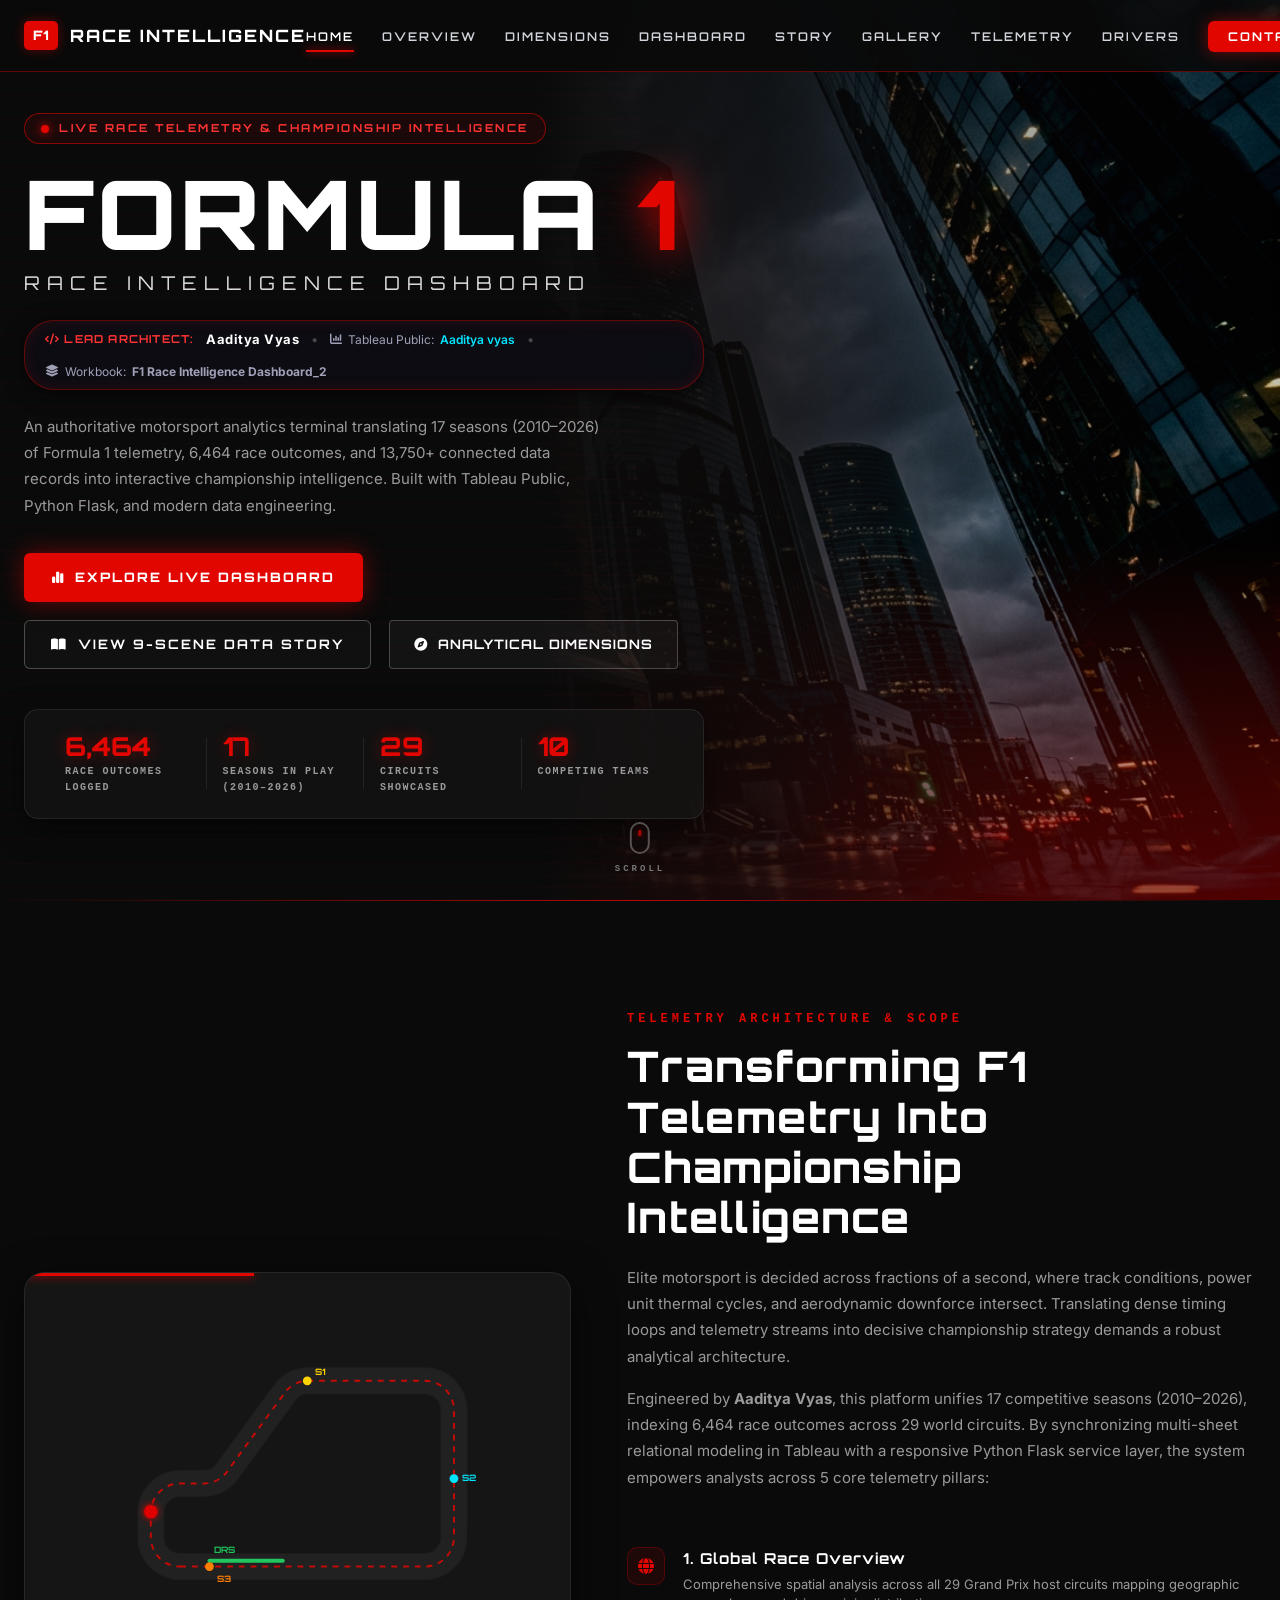
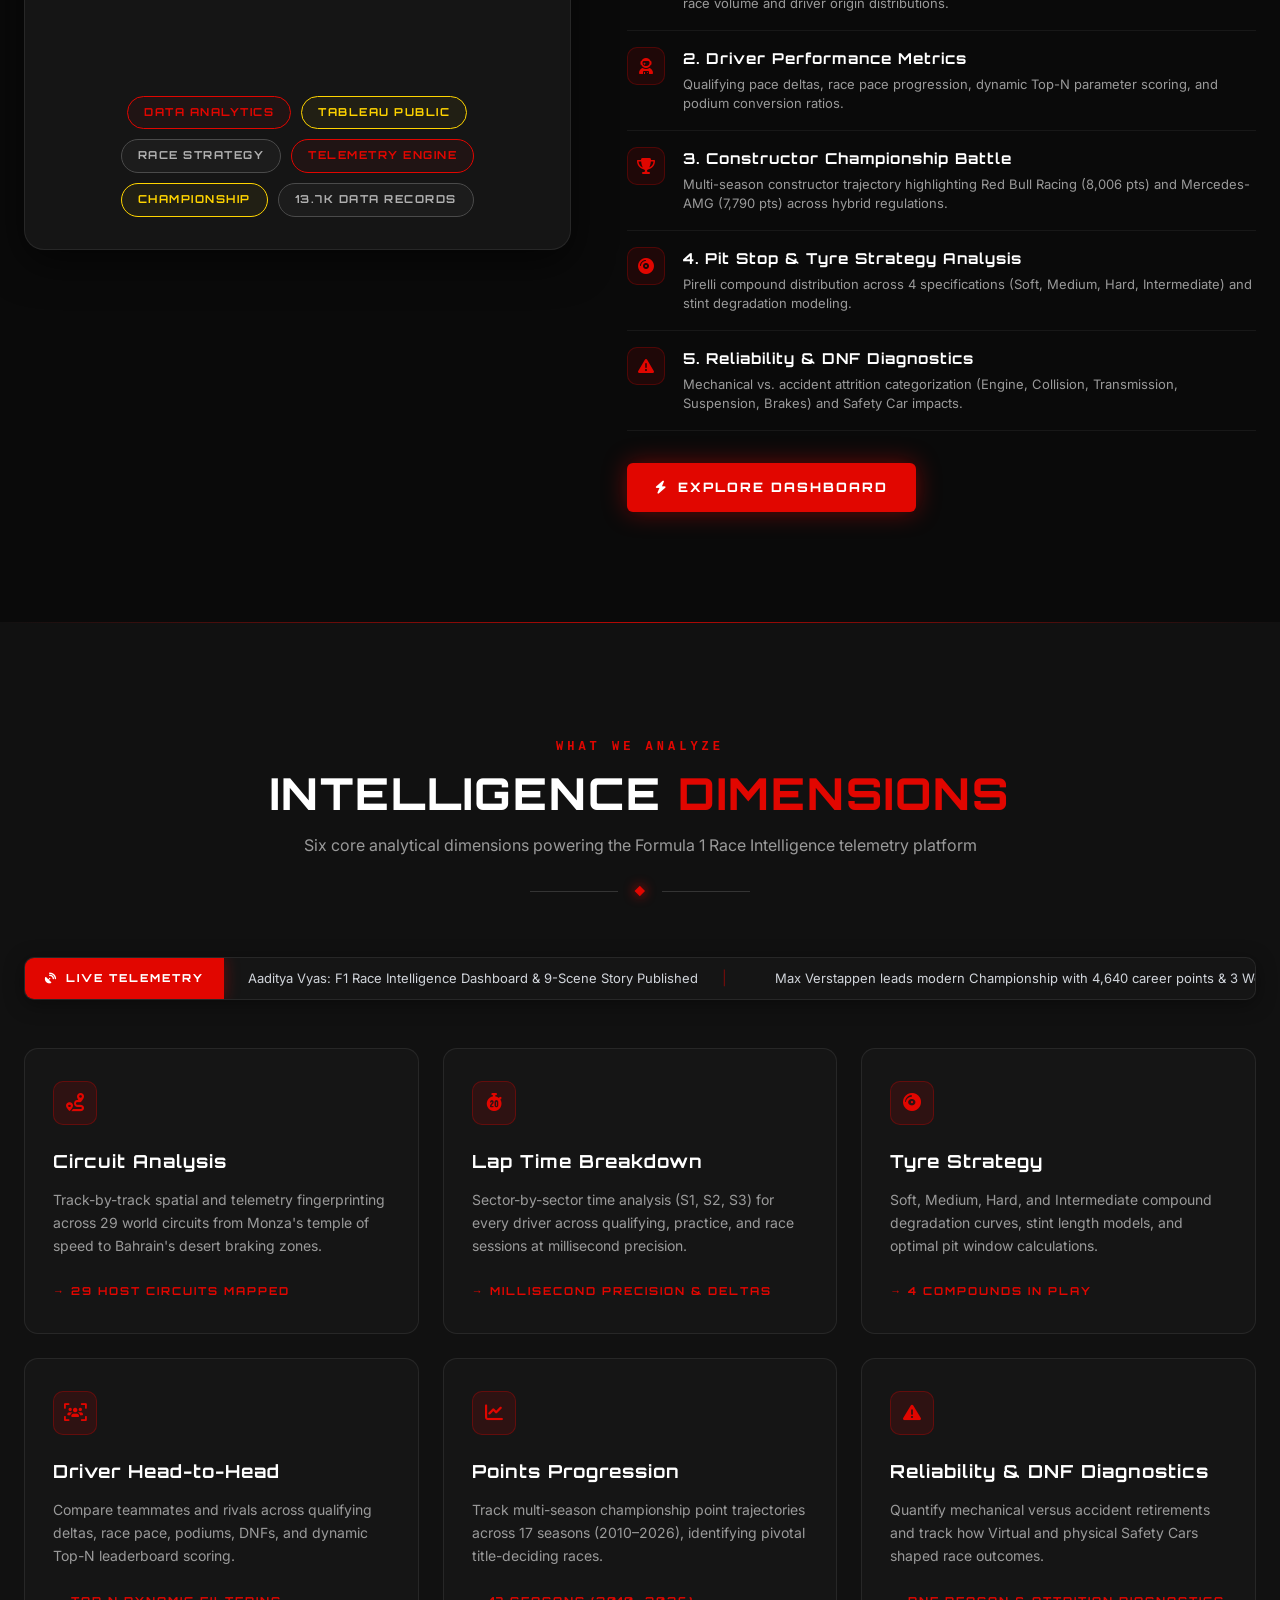
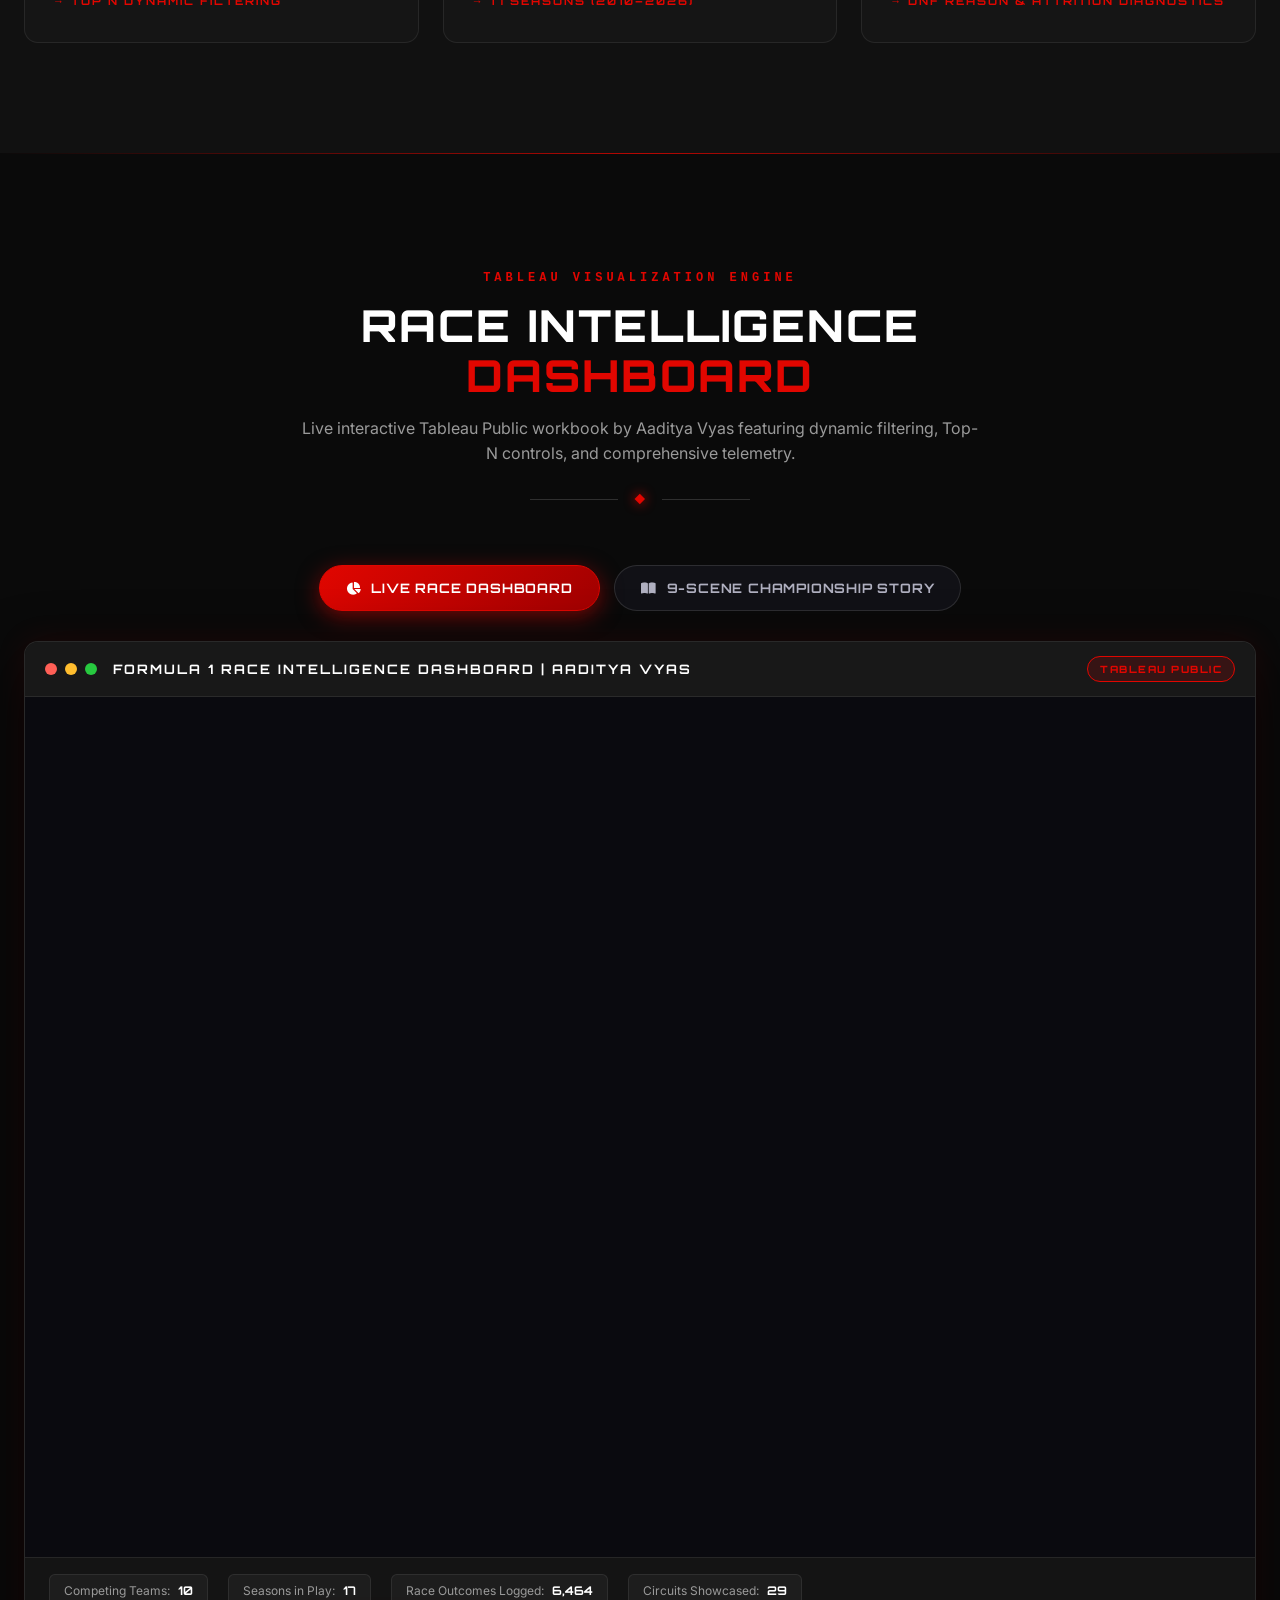
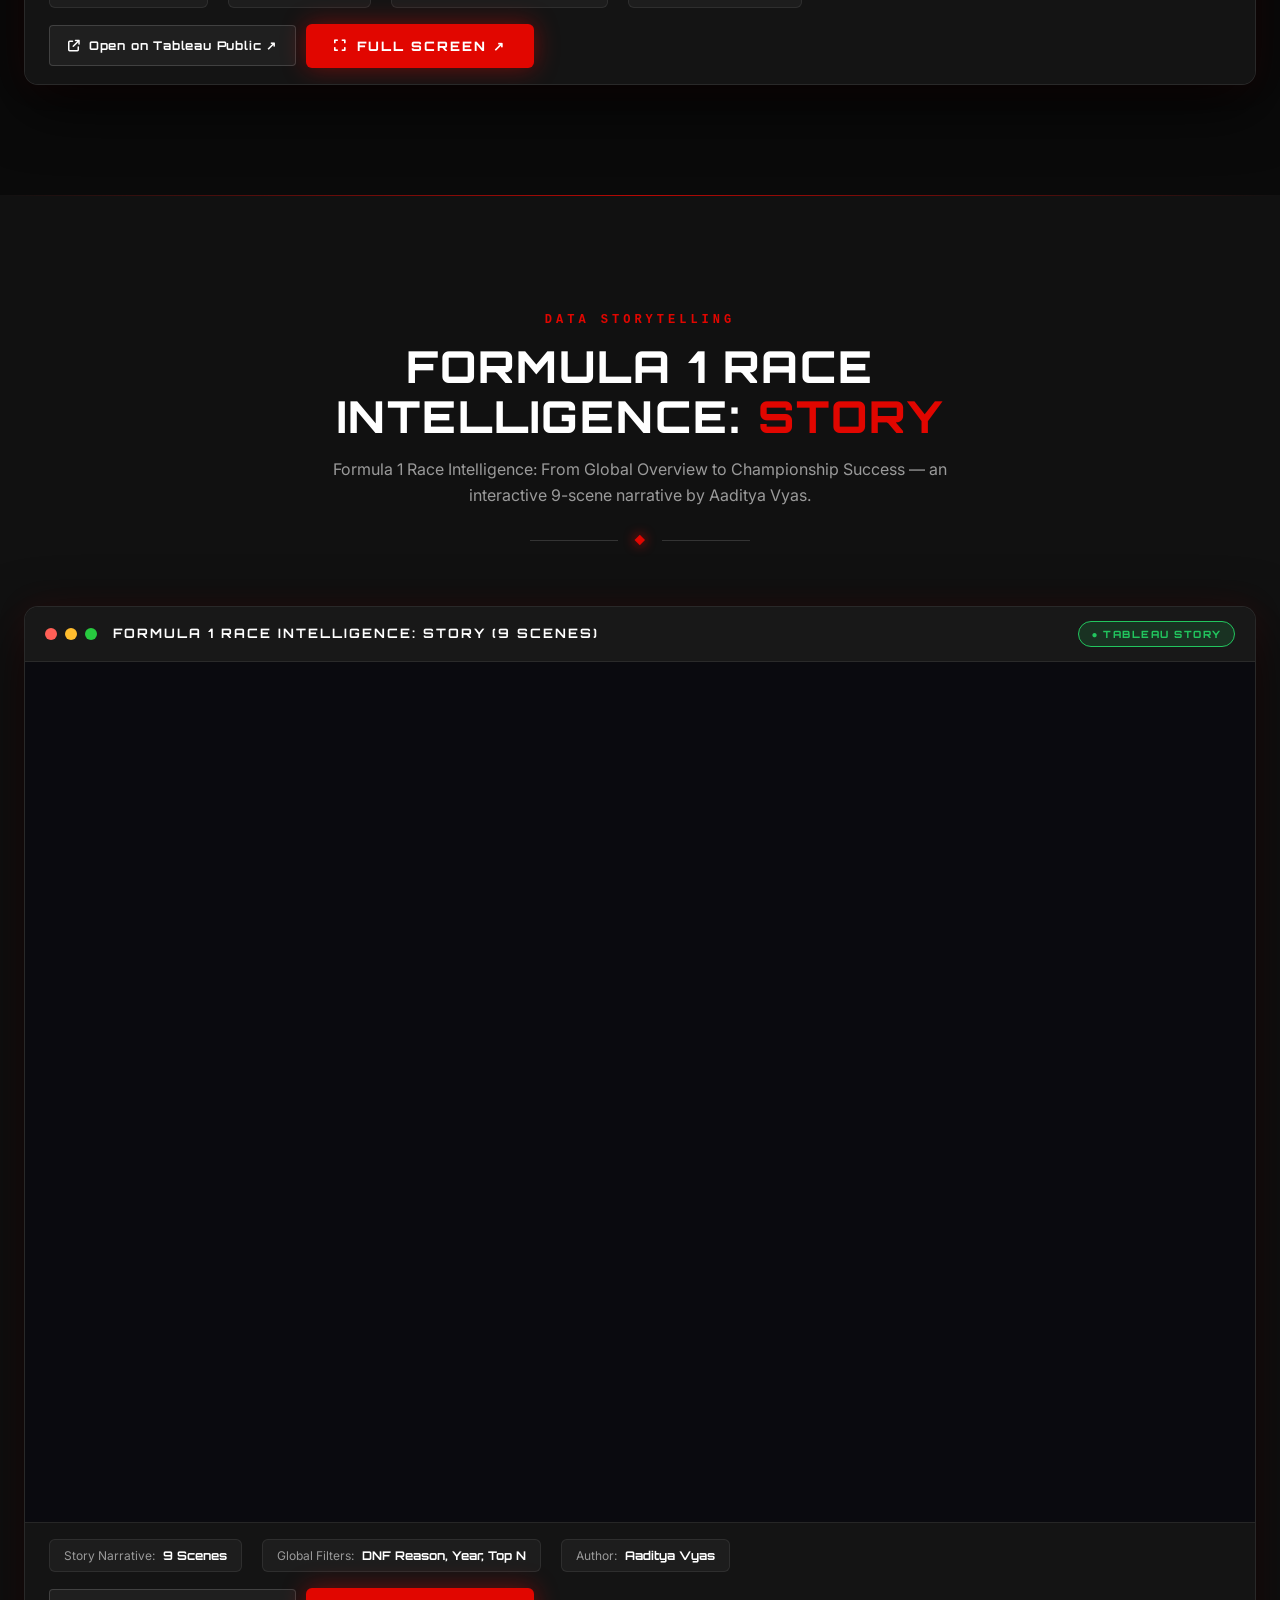
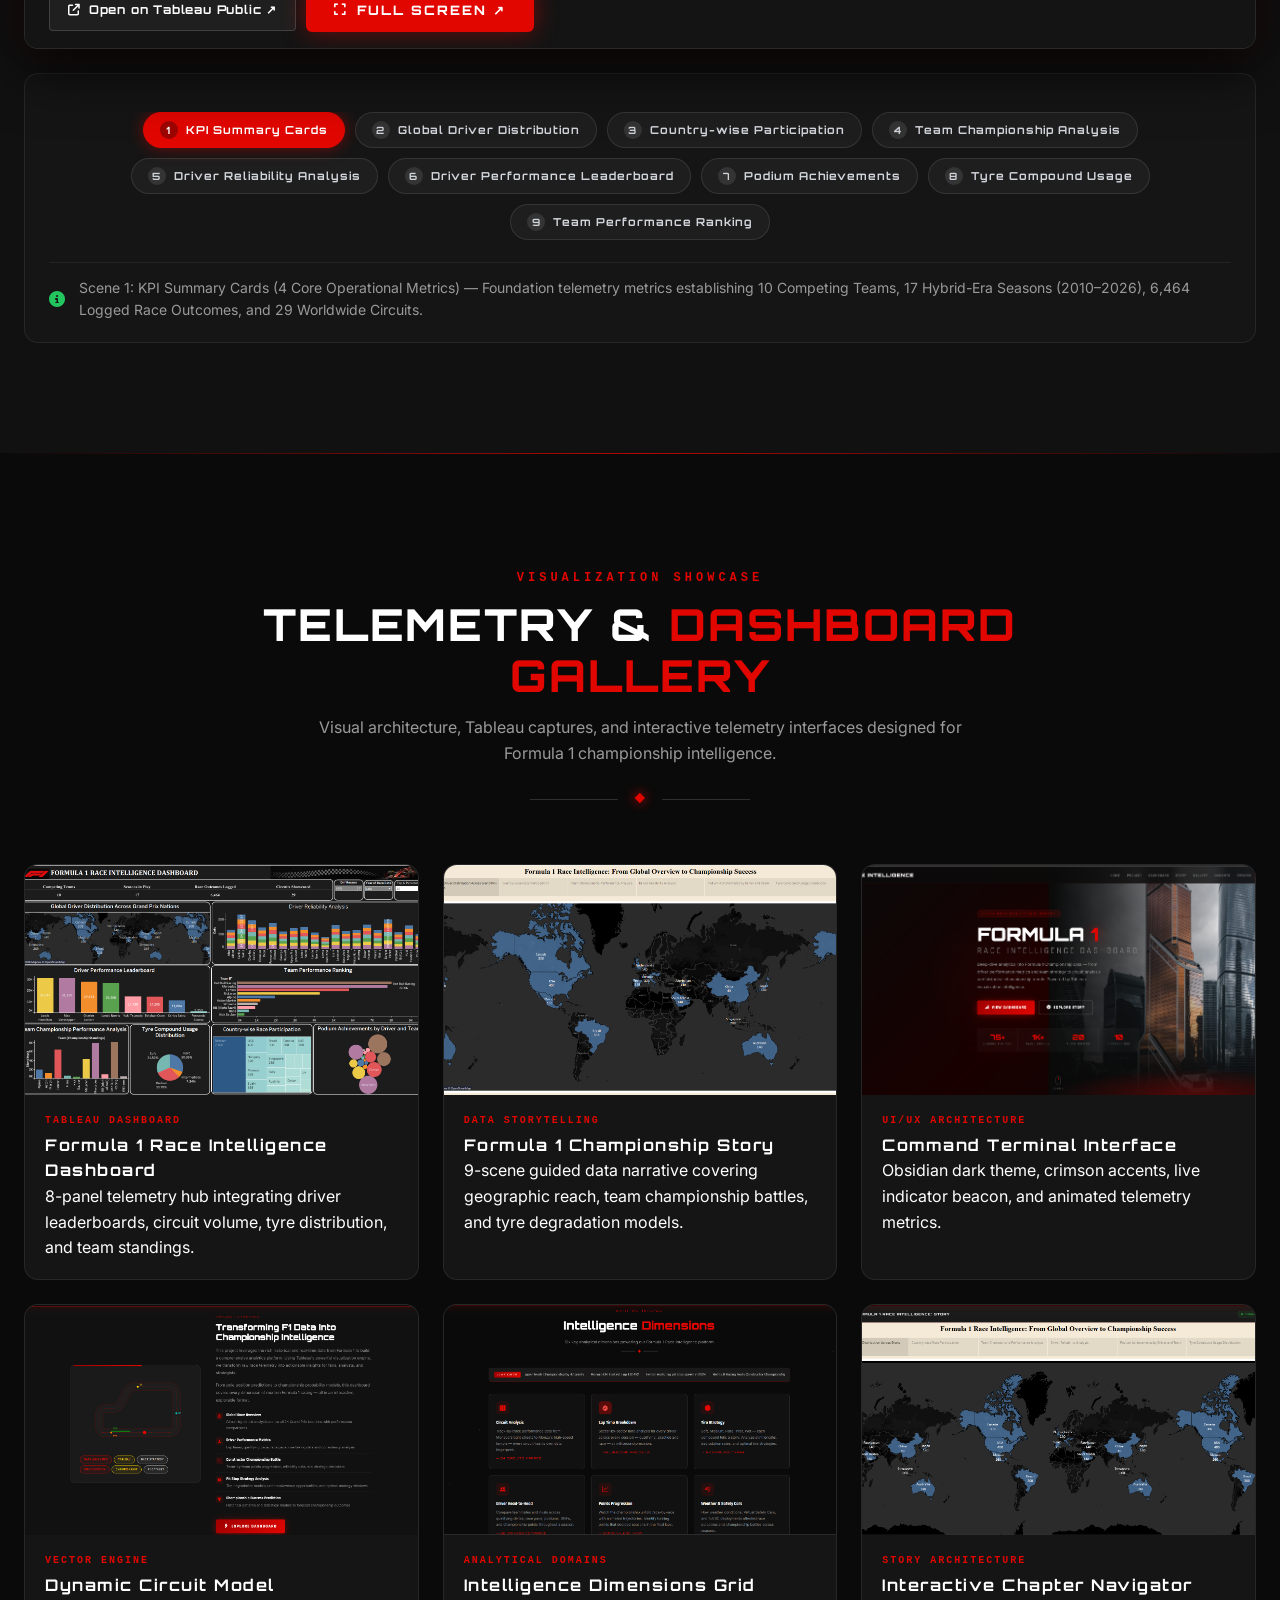
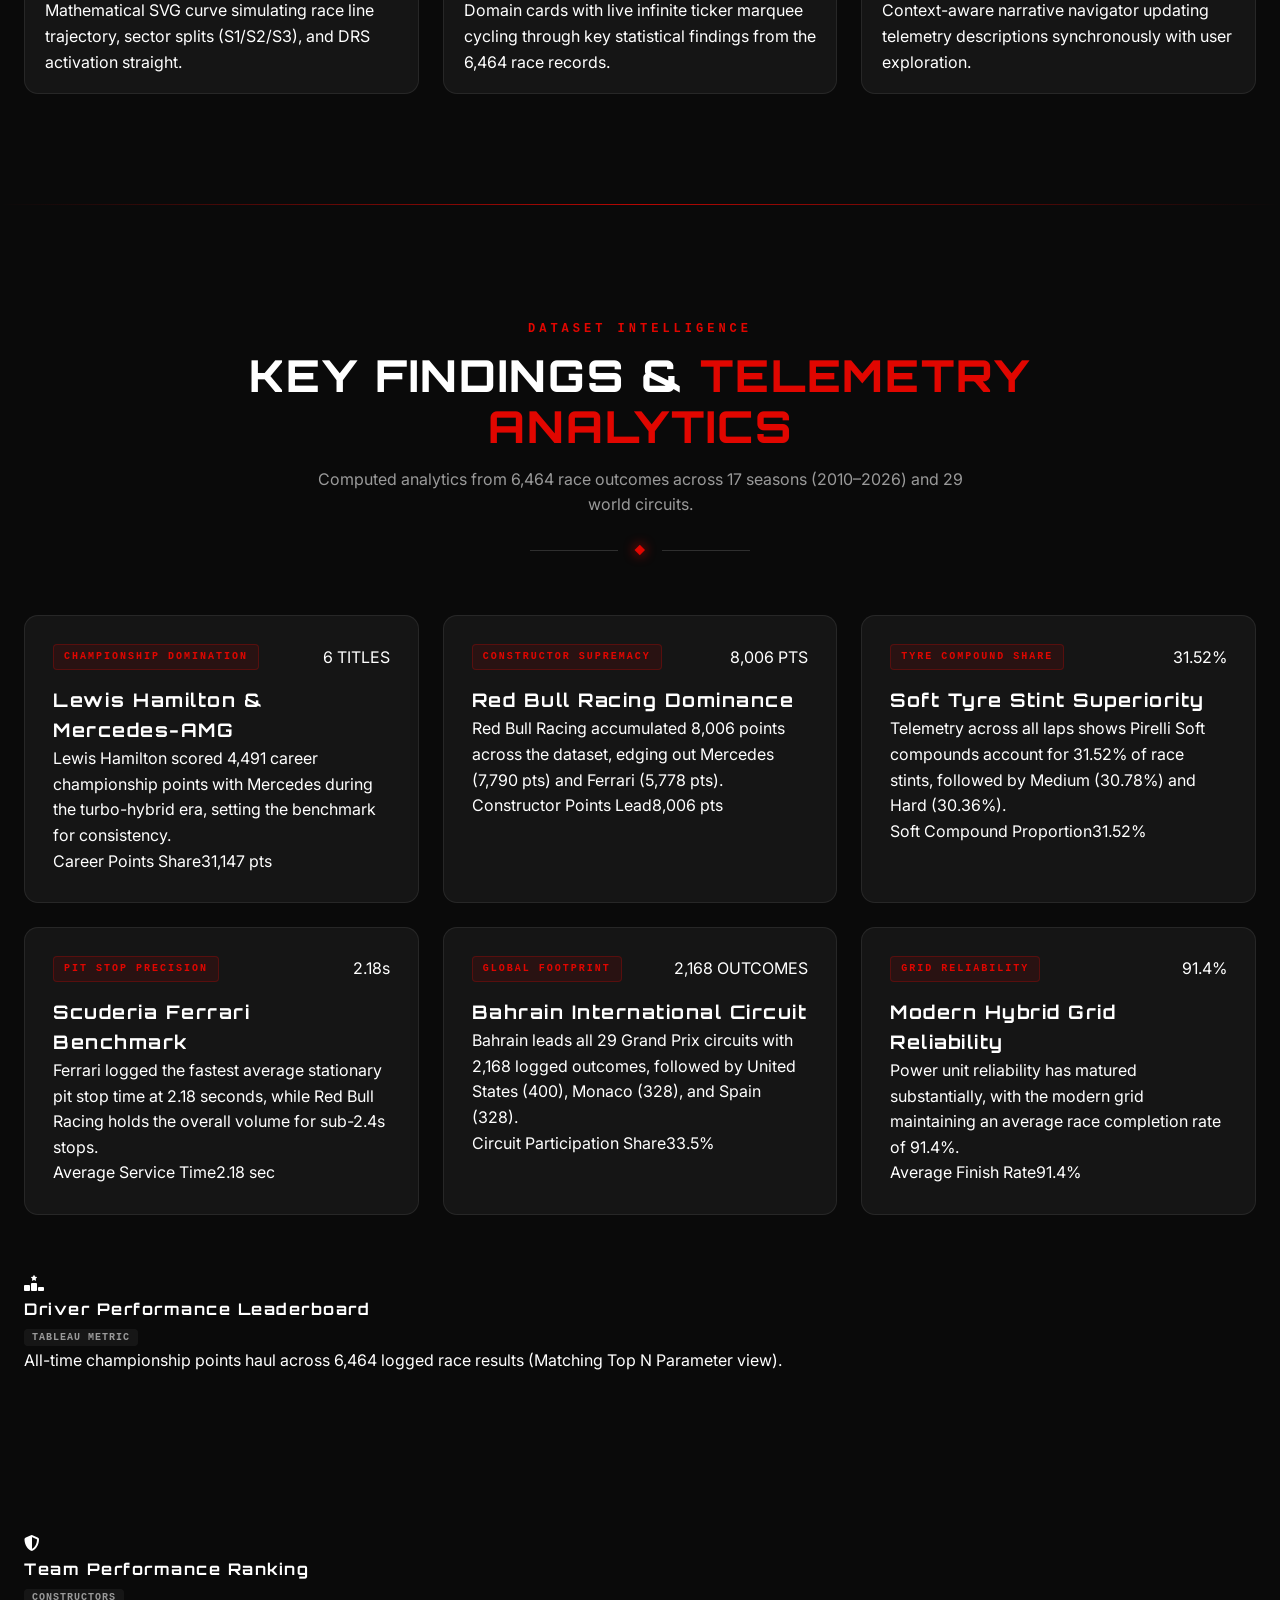
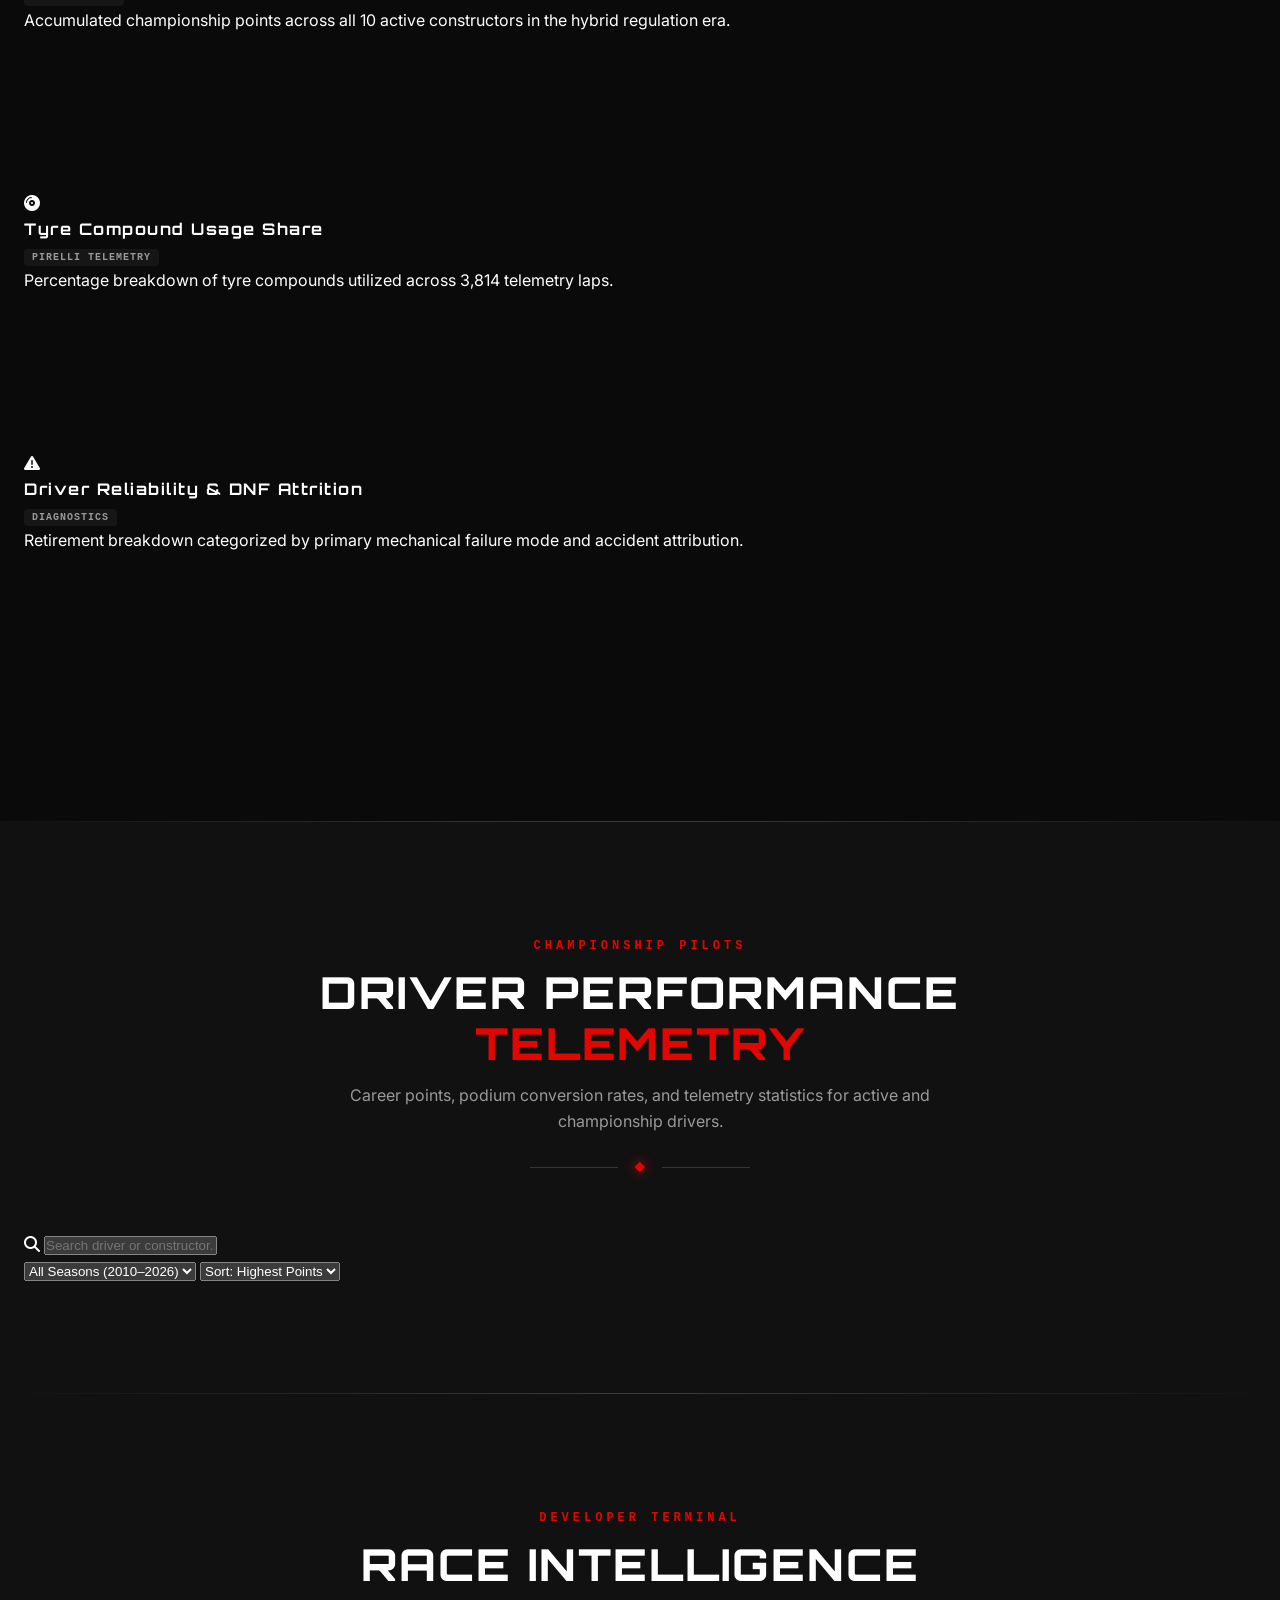
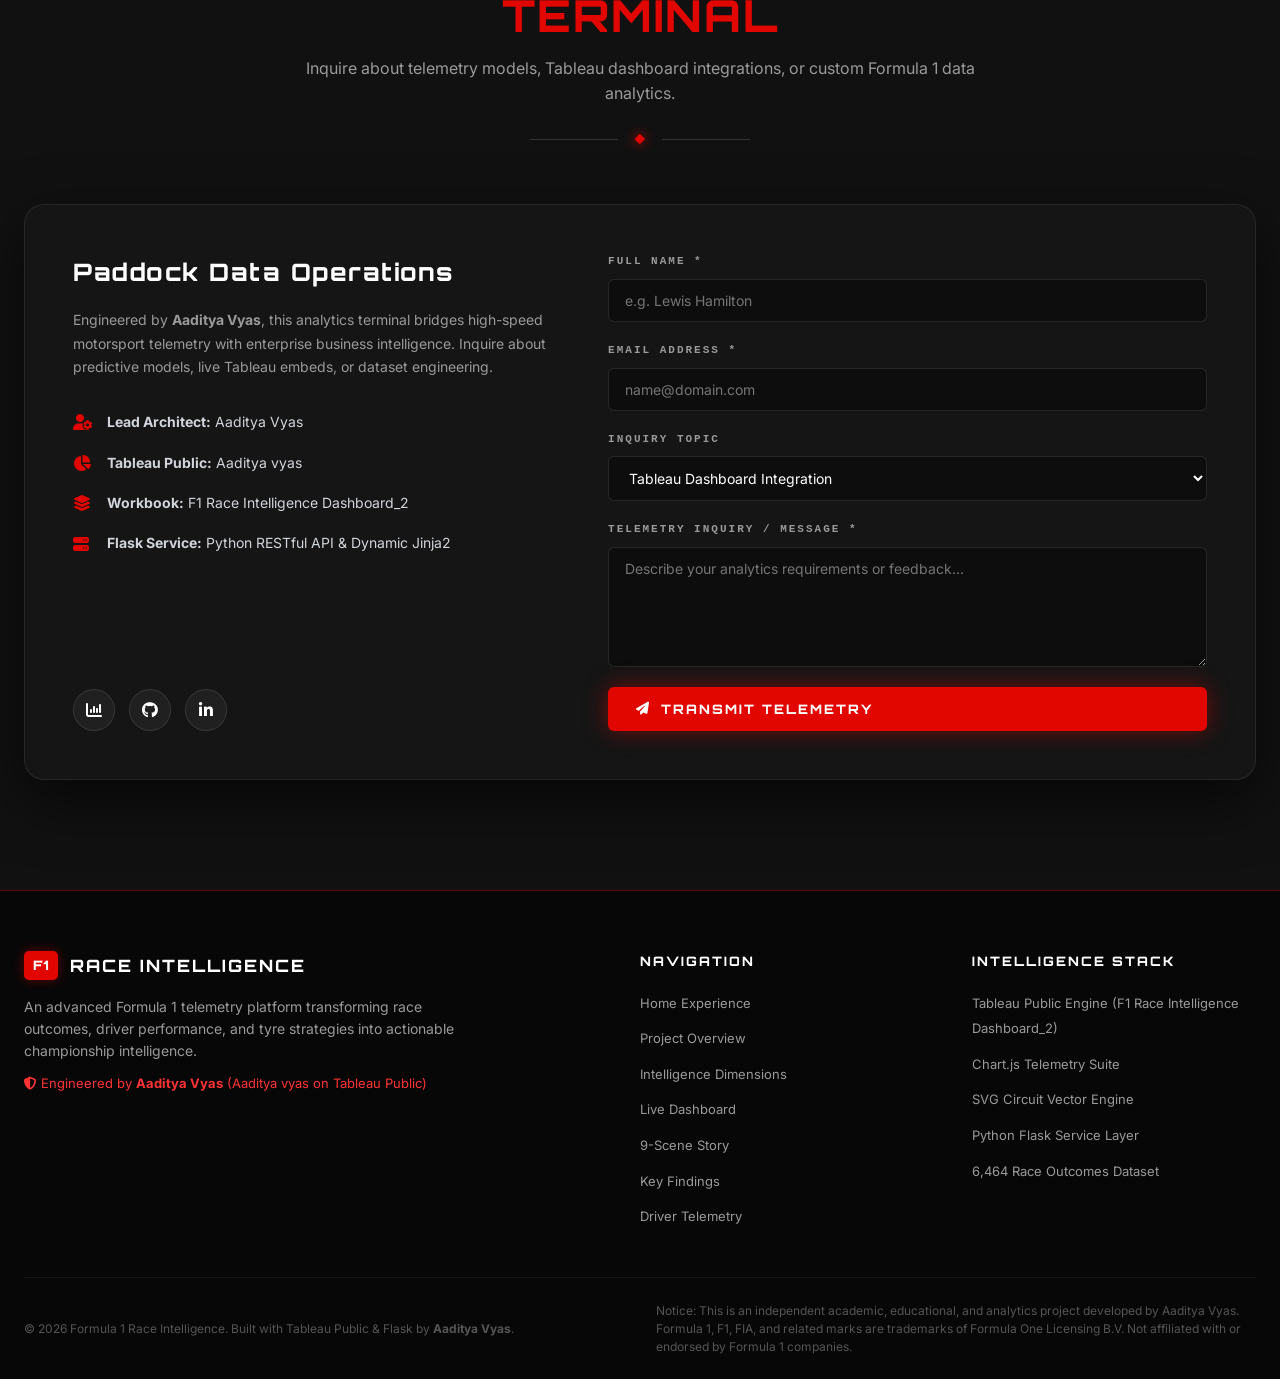
==== commit 1b7cf1fd: "Customized F1 Race Intelligence Dashboard for Aaditya Vyas with new Tableau live embeds, UI enhancem" ====
--- a/index.html
+++ b/index.html
@@ -4,12 +4,12 @@
   <meta charset="UTF-8">
   <meta name="viewport" content="width=device-width, initial-scale=1.0">
   <meta http-equiv="X-UA-Compatible" content="ie=edge">
-  <title>Formula 1 Race Intelligence | Atharv Prakash Malviya - Tableau Telemetry Platform</title>
-  <meta name="description" content="Production-grade Formula 1 Race Intelligence platform by Atharv Prakash Malviya featuring deep-dive telemetry, 17 seasons of racing data, 6,464 race outcomes, and interactive Tableau Public dashboards.">
-  <meta name="author" content="Atharv Prakash Malviya">
+  <title>Formula 1 Race Intelligence | Aaditya Vyas - Tableau Telemetry Platform</title>
+  <meta name="description" content="Production-grade Formula 1 Race Intelligence platform by Aaditya Vyas featuring deep-dive telemetry, 17 seasons of racing data, 6,464 race outcomes, and interactive Tableau Public dashboards.">
+  <meta name="author" content="Aaditya Vyas">
 
   <!-- Open Graph Meta Tags -->
-  <meta property="og:title" content="Formula 1 Race Intelligence Dashboard - Atharv Prakash Malviya">
+  <meta property="og:title" content="Formula 1 Race Intelligence Dashboard - Aaditya Vyas">
   <meta property="og:description" content="Interactive Formula 1 telemetry platform analyzing 17 seasons (2010–2026), 29 circuits, and 10 constructors with Tableau Public.">
   <meta property="og:type" content="website">
 
@@ -113,11 +113,11 @@
           <!-- Author Attribution Card -->
           <div class="hero-author-credit">
             <span class="author-tag"><i class="fa-solid fa-code"></i> LEAD ARCHITECT:</span>
-            <span class="author-name">Atharv Prakash Malviya</span>
+            <span class="author-name">Aaditya Vyas</span>
             <span class="author-sep">•</span>
             <span class="author-badge">
               <i class="fa-solid fa-chart-column"></i> Tableau Public:
-              <a href="https://public.tableau.com/app/profile/atharv.malviya" target="_blank" rel="noopener">atharv malviya</a>
+              <a href="https://prod-in-a.online.tableau.com/#/site/en25cs3090011-095899494d/views/F1RaceIntelligenceDashboard_2/FORMULA1RACEINTELLIGENCEDASHBOARD?:iid=1" target="_blank" rel="noopener">Aaditya vyas</a>
             </span>
             <span class="author-sep">•</span>
             <span class="author-badge">
@@ -253,10 +253,10 @@
             <h2 class="project-title">Transforming F1 Telemetry Into Championship Intelligence</h2>
             
             <p class="project-desc-p">
-              Modern Formula 1 racing generates vast volumes of high-frequency timing loops, sector splits, speed trap telemetry, and championship standings data. Converting these fragmented records into decisive strategic intelligence requires an integrated analytical architecture.
+              Elite motorsport is decided across fractions of a second, where track conditions, power unit thermal cycles, and aerodynamic downforce intersect. Translating dense timing loops and telemetry streams into decisive championship strategy demands a robust analytical architecture.
             </p>
             <p class="project-desc-p">
-              This platform aggregates 17 seasons of racing data (2010–2026) totaling 6,464 race outcomes across 29 world circuits. Developed by <strong>Atharv Prakash Malviya</strong>, the project bridges multi-table data modeling in Tableau Public with a Python Flask service layer, unlocking deep-dive diagnostics across 5 core telemetry pillars:
+              Engineered by <strong>Aaditya Vyas</strong>, this platform unifies 17 competitive seasons (2010–2026), indexing 6,464 race outcomes across 29 world circuits. By synchronizing multi-sheet relational modeling in Tableau with a responsive Python Flask service layer, the system empowers analysts across 5 core telemetry pillars:
             </p>
 
             <!-- 5 Core Pillars List -->
@@ -338,7 +338,7 @@
           </div>
           <div class="ticker-track-wrap">
             <div class="ticker-track" id="tickerTrack">
-              <span class="ticker-item">Atharv Prakash Malviya: F1 Race Intelligence Dashboard & 9-Scene Story Published</span>
+              <span class="ticker-item">Aaditya Vyas: F1 Race Intelligence Dashboard & 9-Scene Story Published</span>
               <span class="ticker-item">Max Verstappen leads modern Championship with 4,640 career points & 3 World Titles</span>
               <span class="ticker-item">Red Bull Racing leads Constructor Championship with 8,006 accumulated points</span>
               <span class="ticker-item">Lewis Hamilton holds 6 hybrid titles and 4,491 points</span>
@@ -347,7 +347,7 @@
               <span class="ticker-item">6,464 total race outcomes logged across 29 world circuits and 10 competing teams</span>
               <span class="ticker-item">Modern grid reliability benchmark stands at 91.4% race completion rate</span>
               <!-- Repeated for infinite ticker loop -->
-              <span class="ticker-item">Atharv Prakash Malviya: F1 Race Intelligence Dashboard & 9-Scene Story Published</span>
+              <span class="ticker-item">Aaditya Vyas: F1 Race Intelligence Dashboard & 9-Scene Story Published</span>
               <span class="ticker-item">Max Verstappen leads modern Championship with 4,640 career points & 3 World Titles</span>
               <span class="ticker-item">Red Bull Racing leads Constructor Championship with 8,006 accumulated points</span>
               <span class="ticker-item">Lewis Hamilton holds 6 hybrid titles and 4,491 points</span>
@@ -434,7 +434,7 @@
         <div class="section-header">
           <span class="section-eyebrow">TABLEAU VISUALIZATION ENGINE</span>
           <h2 class="section-title">Race Intelligence <span class="text-red">Dashboard</span></h2>
-          <p class="section-subtitle">Live interactive Tableau Public workbook by Atharv Prakash Malviya featuring dynamic filtering, Top-N controls, and comprehensive telemetry.</p>
+          <p class="section-subtitle">Live interactive Tableau Public workbook by Aaditya Vyas featuring dynamic filtering, Top-N controls, and comprehensive telemetry.</p>
           <div class="diamond-divider">
             <span class="line"></span>
             <span class="diamond">◆</span>
@@ -458,7 +458,7 @@
                 <span class="macos-dot dot-yellow"></span>
                 <span class="macos-dot dot-green"></span>
               </div>
-              <span class="window-title">FORMULA 1 RACE INTELLIGENCE DASHBOARD | Atharv Prakash Malviya</span>
+              <span class="window-title">FORMULA 1 RACE INTELLIGENCE DASHBOARD | Aaditya Vyas</span>
             </div>
             <span class="window-badge-pill badge-tableau-public">TABLEAU PUBLIC</span>
           </div>
@@ -466,7 +466,7 @@
           <!-- Viewport with Live Tableau Embed -->
           <div class="window-viewport" id="dashboardViewport">
             <div class="dashboard-embed-box" id="tableauDashboardContainer">
-              <iframe src="https://public.tableau.com/views/F1RaceIntelligenceDashboard_2/FORMULA1RACEINTELLIGENCEDASHBOARD?:embed=yes&:showVizHome=no&:toolbar=yes&:tabs=no&:showAppBanner=false"
+              <iframe src="https://prod-in-a.online.tableau.com/t/en25cs3090011-095899494d/views/F1RaceIntelligenceDashboard_2/FORMULA1RACEINTELLIGENCEDASHBOARD?:embed=yes&:showVizHome=no&:toolbar=yes&:tabs=no&:showAppBanner=false"
                       width="100%" height="860" frameborder="0"
                       style="border:none; width:100%; min-height:860px; height:860px; display:block; background:#0a0a0f;"
                       allowfullscreen="true"
@@ -484,7 +484,7 @@
               <div class="kpi-mini-pill"><span class="lbl">Circuits Showcased:</span> <span class="val">29</span></div>
             </div>
             <div style="display:flex; gap:10px; align-items:center;">
-              <a href="https://public.tableau.com/views/F1RaceIntelligenceDashboard_2/FORMULA1RACEINTELLIGENCEDASHBOARD?:language=en-US&publish=yes&:sid=&:redirect=auth&:display_count=n&:origin=viz_share_link" target="_blank" rel="noopener" class="btn-action-outline" id="openExternalDashboard">
+              <a href="https://prod-in-a.online.tableau.com/#/site/en25cs3090011-095899494d/views/F1RaceIntelligenceDashboard_2/FORMULA1RACEINTELLIGENCEDASHBOARD?:iid=1" target="_blank" rel="noopener" class="btn-action-outline" id="openExternalDashboard">
                 <i class="fa-solid fa-arrow-up-right-from-square"></i> Open on Tableau Public ↗
               </a>
               <button class="btn-primary" id="openFullscreenDashboard">
@@ -506,7 +506,7 @@
         <div class="section-header">
           <span class="section-eyebrow">DATA STORYTELLING</span>
           <h2 class="section-title">Formula 1 Race Intelligence: <span class="text-red">Story</span></h2>
-          <p class="section-subtitle">Formula 1 Race Intelligence: From Global Overview to Championship Success — an interactive 9-scene narrative by Atharv Prakash Malviya.</p>
+          <p class="section-subtitle">Formula 1 Race Intelligence: From Global Overview to Championship Success — an interactive 9-scene narrative by Aaditya Vyas.</p>
           <div class="diamond-divider">
             <span class="line"></span>
             <span class="diamond">◆</span>
@@ -532,7 +532,7 @@
           <!-- Viewport with Live Tableau Embed -->
           <div class="window-viewport" id="storyViewport">
             <div class="dashboard-embed-box" id="tableauStoryContainer">
-              <iframe src="https://public.tableau.com/shared/H8573444D?:embed=yes&:showVizHome=no&:toolbar=yes&:tabs=no&:showAppBanner=false"
+              <iframe src="https://prod-in-a.online.tableau.com/t/en25cs3090011-095899494d/views/F1RACEStory/Formula1RaceIntelligenceFromGlobalOverviewtoChampionshipSuccess?:embed=yes&:showVizHome=no&:toolbar=yes&:tabs=no&:showAppBanner=false"
                       width="100%" height="860" frameborder="0"
                       style="border:none; width:100%; min-height:860px; height:860px; display:block; background:#0a0a0f;"
                       allowfullscreen="true"
@@ -546,10 +546,10 @@
             <div class="dashboard-kpi-summary">
               <div class="kpi-mini-pill"><span class="lbl">Story Narrative:</span> <span class="val">9 Scenes</span></div>
               <div class="kpi-mini-pill"><span class="lbl">Global Filters:</span> <span class="val">DNF Reason, Year, Top N</span></div>
-              <div class="kpi-mini-pill"><span class="lbl">Author:</span> <span class="val">Atharv Prakash Malviya</span></div>
+              <div class="kpi-mini-pill"><span class="lbl">Author:</span> <span class="val">Aaditya Vyas</span></div>
             </div>
             <div style="display:flex; gap:10px; align-items:center;">
-              <a href="https://public.tableau.com/shared/H8573444D?:display_count=n&:origin=viz_share_link" target="_blank" rel="noopener" class="btn-action-outline" id="openExternalStory">
+              <a href="https://prod-in-a.online.tableau.com/#/site/en25cs3090011-095899494d/views/F1RACEStory/Formula1RaceIntelligenceFromGlobalOverviewtoChampionshipSuccess?:iid=3" target="_blank" rel="noopener" class="btn-action-outline" id="openExternalStory">
                 <i class="fa-solid fa-arrow-up-right-from-square"></i> Open on Tableau Public ↗
               </a>
               <button class="btn-primary" id="openFullscreenStory">
@@ -960,17 +960,17 @@
             <div>
               <h3>Paddock Data Operations</h3>
               <p>
-                Engineered by <strong>Atharv Prakash Malviya</strong>, this analytics terminal bridges high-speed motorsport telemetry with enterprise business intelligence. Inquire about predictive models, live Tableau embeds, or dataset engineering.
+                Engineered by <strong>Aaditya Vyas</strong>, this analytics terminal bridges high-speed motorsport telemetry with enterprise business intelligence. Inquire about predictive models, live Tableau embeds, or dataset engineering.
               </p>
 
               <div class="contact-info-list">
                 <div class="contact-info-item">
                   <i class="fa-solid fa-user-gear"></i>
-                  <span><strong>Lead Architect:</strong> Atharv Prakash Malviya</span>
+                  <span><strong>Lead Architect:</strong> Aaditya Vyas</span>
                 </div>
                 <div class="contact-info-item">
                   <i class="fa-solid fa-chart-pie"></i>
-                  <span><strong>Tableau Public:</strong> atharv malviya</span>
+                  <span><strong>Tableau Public:</strong> Aaditya vyas</span>
                 </div>
                 <div class="contact-info-item">
                   <i class="fa-solid fa-layer-group"></i>
@@ -986,10 +986,10 @@
             <!-- Social Links -->
             <div>
               <div class="contact-socials">
-                <a href="https://public.tableau.com/app/profile/atharv.malviya" target="_blank" rel="noopener" class="social-circle-btn" aria-label="Tableau Public Profile">
+                <a href="https://prod-in-a.online.tableau.com/#/site/en25cs3090011-095899494d/views/F1RaceIntelligenceDashboard_2/FORMULA1RACEINTELLIGENCEDASHBOARD?:iid=1" target="_blank" rel="noopener" class="social-circle-btn" aria-label="Tableau Public Profile">
                   <i class="fa-solid fa-chart-column"></i>
                 </a>
-                <a href="https://github.com" target="_blank" rel="noopener" class="social-circle-btn" aria-label="GitHub Repository">
+                <a href="https://github.com/aditya01141/F1" target="_blank" rel="noopener" class="social-circle-btn" aria-label="GitHub Repository">
                   <i class="fa-brands fa-github"></i>
                 </a>
                 <a href="https://linkedin.com" target="_blank" rel="noopener" class="social-circle-btn" aria-label="LinkedIn Profile">
@@ -1051,7 +1051,7 @@
             An advanced Formula 1 telemetry platform transforming race outcomes, driver performance, and tyre strategies into actionable championship intelligence.
           </p>
           <p style="margin-top: 10px; font-size: 13px; color: #ff3333;">
-            <i class="fa-solid fa-shield-halved"></i> Engineered by <strong>Atharv Prakash Malviya</strong> (atharv malviya on Tableau Public)
+            <i class="fa-solid fa-shield-halved"></i> Engineered by <strong>Aaditya Vyas</strong> (Aaditya vyas on Tableau Public)
           </p>
         </div>
 
@@ -1082,10 +1082,10 @@
 
       <div class="footer-bottom">
         <div>
-          © 2026 Formula 1 Race Intelligence. Built with Tableau Public & Flask by <strong>Atharv Prakash Malviya</strong>.
+          © 2026 Formula 1 Race Intelligence. Built with Tableau Public & Flask by <strong>Aaditya Vyas</strong>.
         </div>
         <div class="footer-disclaimer">
-          Notice: This is an independent academic, educational, and analytics project developed by Atharv Prakash Malviya. Formula 1, F1, FIA, and related marks are trademarks of Formula One Licensing B.V. Not affiliated with or endorsed by Formula 1 companies.
+          Notice: This is an independent academic, educational, and analytics project developed by Aaditya Vyas. Formula 1, F1, FIA, and related marks are trademarks of Formula One Licensing B.V. Not affiliated with or endorsed by Formula 1 companies.
         </div>
       </div>
     </div>
--- a/style.css
+++ b/style.css
@@ -2202,7 +2202,7 @@
 
 
 /* =============================================================================
-   ATHARV PRAKASH MALVIYA - CUSTOM TELEMETRY STYLES & EMBED ENHANCEMENTS
+   AADITYA VYAS - CUSTOM TELEMETRY STYLES & EMBED ENHANCEMENTS
    ============================================================================= */
 
 /* Author Credit Badge in Hero */
